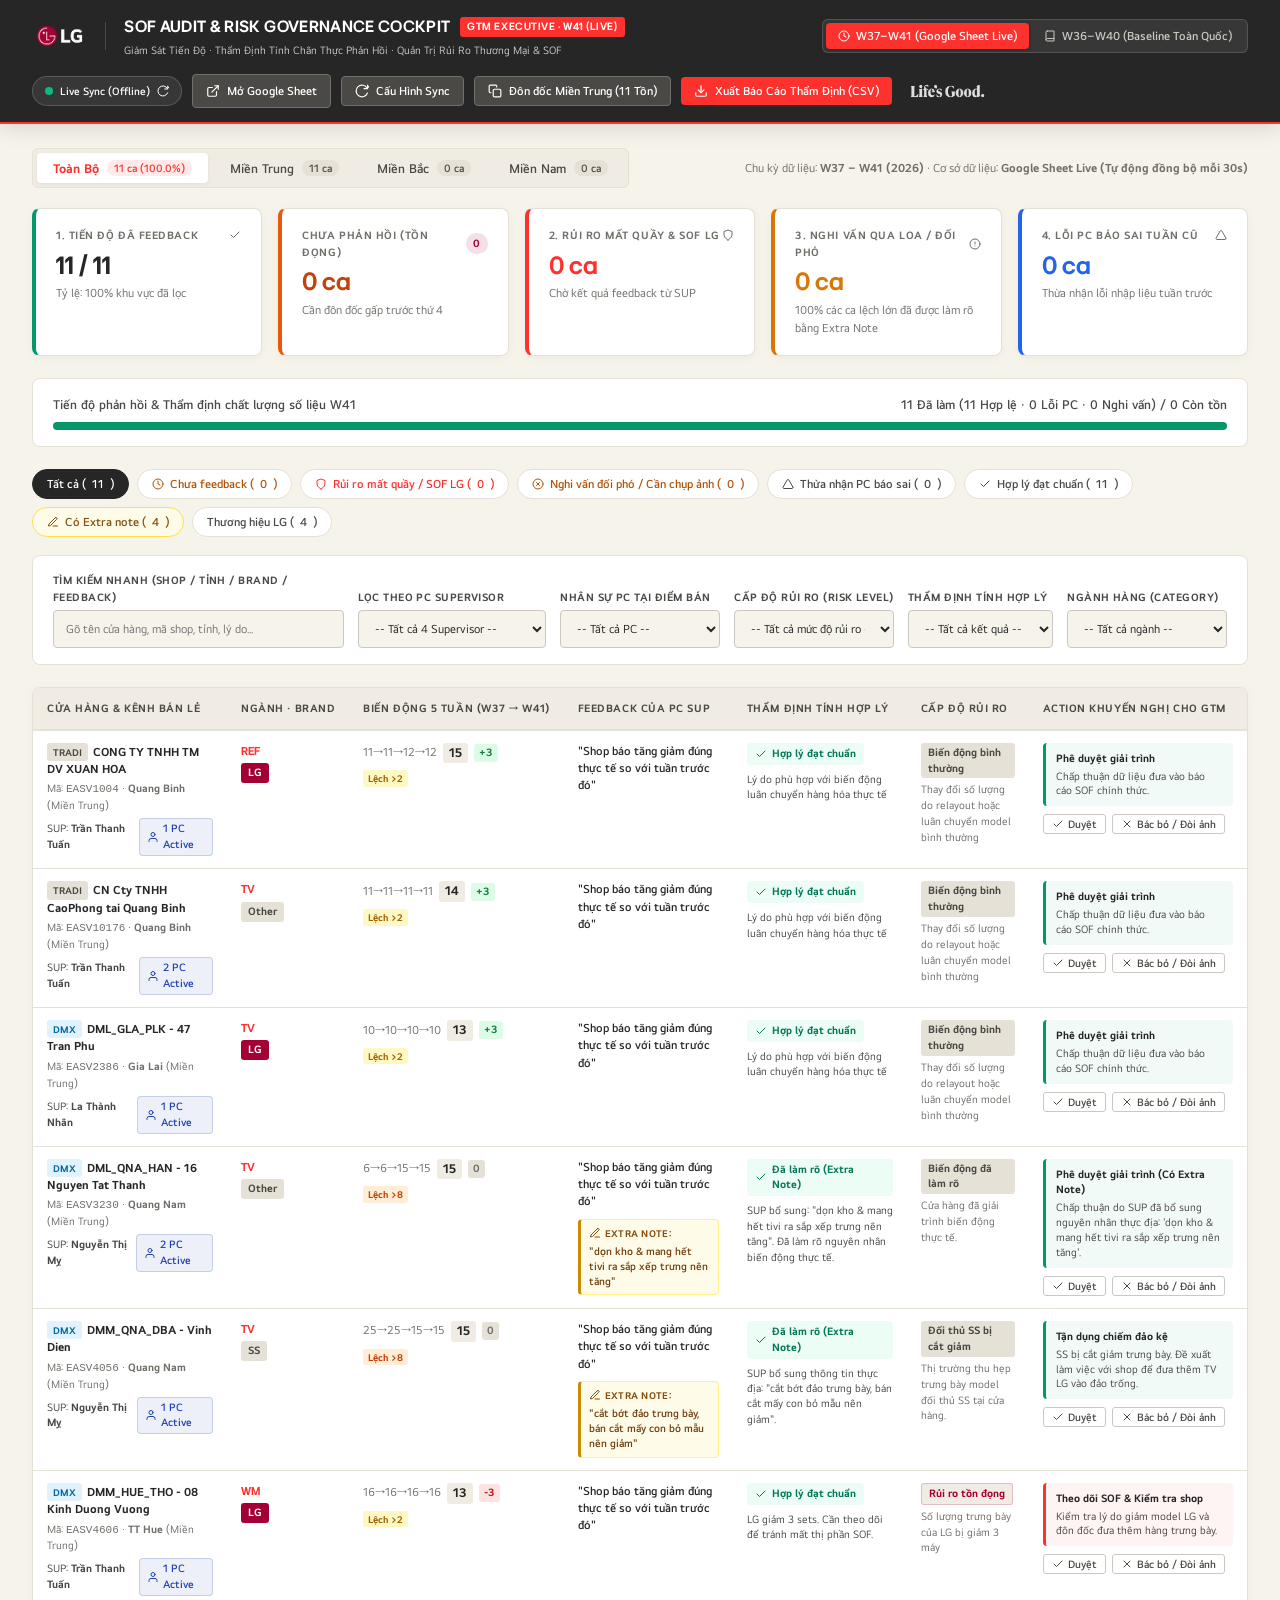
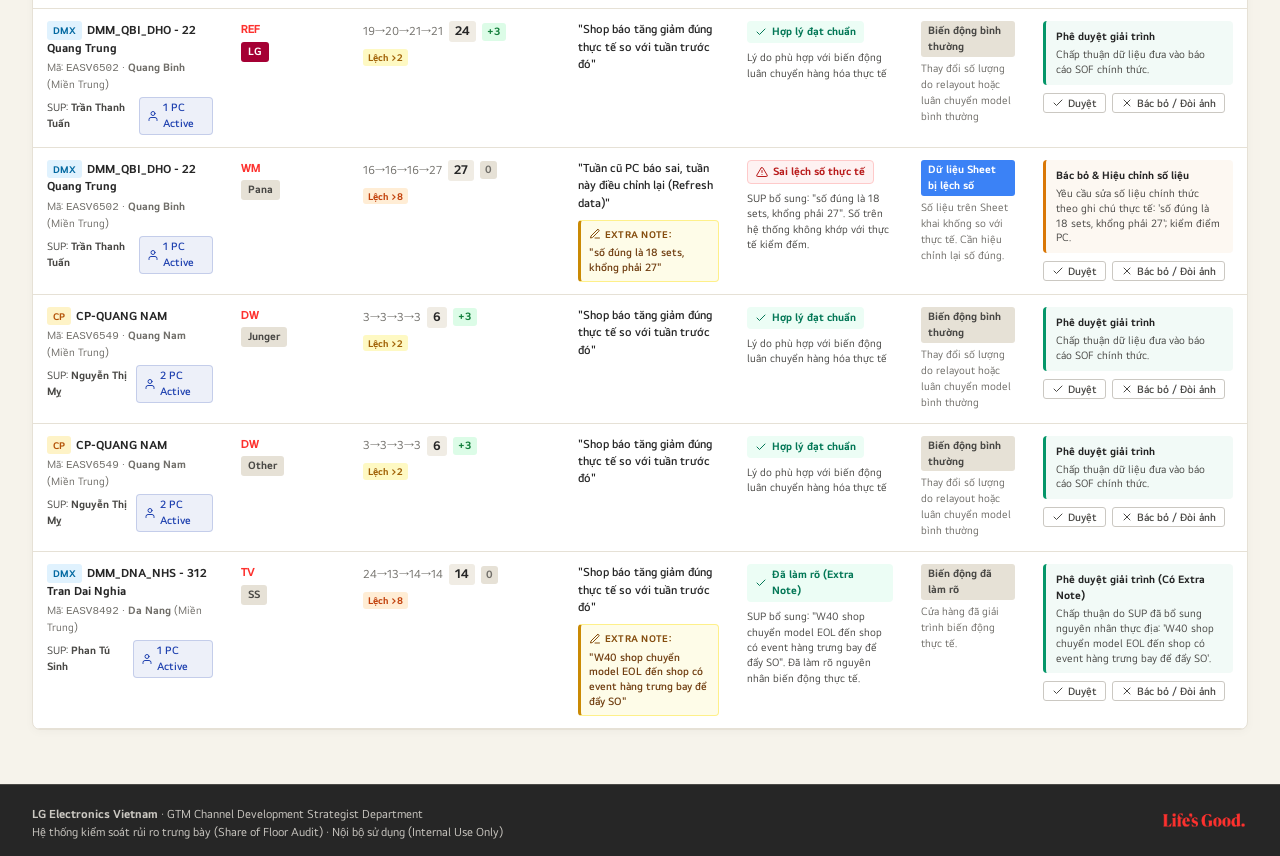
==== index.html @ 9df1f2c1 "feat: initial commit of SOF Audit & Risk Governance Cockpit" ====
<!DOCTYPE html>
<html lang="vi">
<head>
  <meta charset="UTF-8">
  <meta name="viewport" content="width=device-width, initial-scale=1.0">
  <title>LG Electronics · SOF Audit & Risk Governance Cockpit</title>
  <link rel="stylesheet" href="assets/lg-tokens.css">
  <style>
    /* -------------------------------------------------------------
       LG Electronics Brand Identity System (BI V5.2)
       Strict implementation based on .agents/skills/lg-brand/
       ------------------------------------------------------------- */

    *, *::before, *::after {
      box-sizing: border-box;
      margin: 0;
      padding: 0;
    }

    body {
      font-family: "LG EI Text", sans-serif;
      background-color: var(--lg-warm-gray-07);
      color: var(--lg-warm-gray-01);
      line-height: 1.5;
      -webkit-font-smoothing: antialiased;
      min-height: 100vh;
      display: flex;
      flex-direction: column;
    }

    /* SVG Icon Utility */
    .icon {
      display: inline-block;
      width: 14px;
      height: 14px;
      stroke-width: 2;
      stroke: currentColor;
      fill: none;
      stroke-linecap: round;
      stroke-linejoin: round;
      vertical-align: middle;
      flex-shrink: 0;
    }

    .icon-sm { width: 12px; height: 12px; }
    .icon-lg { width: 18px; height: 18px; }

    .spinning {
      animation: spin 0.8s linear infinite;
    }

    @keyframes spin {
      100% { transform: rotate(360deg); }
    }

    /* Top Brand Navigation Bar */
    .brand-navbar {
      background: var(--lg-warm-gray-01);
      color: var(--lg-white);
      padding: 14px 32px;
      display: flex;
      align-items: center;
      justify-content: space-between;
      border-bottom: 2px solid var(--lg-active-red);
      position: sticky;
      top: 0;
      z-index: 100;
      box-shadow: 0 4px 20px rgba(0, 0, 0, 0.12);
      gap: 16px;
      flex-wrap: wrap;
    }

    .brand-logo-area {
      display: flex;
      align-items: center;
      gap: 18px;
    }

    .brand-logo-area img.logo-img {
      height: 30px;
      width: auto;
      object-fit: contain;
    }

    .brand-divider {
      width: 1px;
      height: 28px;
      background: var(--lg-warm-gray-03);
      opacity: 0.5;
    }

    .brand-title-group h1 {
      font-family: "LG EI Headline", sans-serif;
      font-size: 17px;
      font-weight: 700;
      letter-spacing: 0.02em;
      display: flex;
      align-items: center;
      gap: 10px;
      color: var(--lg-white);
    }

    .brand-tag {
      background: var(--lg-active-red);
      color: var(--lg-white);
      font-family: "LG EI Headline", sans-serif;
      font-size: 11px;
      font-weight: 700;
      padding: 2px 7px;
      border-radius: 3px;
      text-transform: uppercase;
      letter-spacing: 0.05em;
    }

    .brand-subtitle {
      font-size: 11px;
      color: var(--lg-warm-gray-04);
      margin-top: 2px;
      font-weight: 400;
    }

    /* Cycle Switcher in Navbar */
    .cycle-switcher {
      display: flex;
      align-items: center;
      background: rgba(255, 255, 255, 0.08);
      border: 1px solid rgba(255, 255, 255, 0.15);
      border-radius: 6px;
      padding: 3px;
      gap: 3px;
    }

    .cycle-btn {
      padding: 6px 12px;
      font-size: 12px;
      font-weight: 600;
      border: none;
      background: transparent;
      color: var(--lg-warm-gray-04);
      border-radius: 4px;
      cursor: pointer;
      display: inline-flex;
      align-items: center;
      gap: 6px;
      transition: all 0.18s;
      font-family: "LG EI Text", sans-serif;
    }

    .cycle-btn:hover {
      color: var(--lg-white);
    }

    .cycle-btn.active {
      background: var(--lg-active-red);
      color: var(--lg-white);
      box-shadow: 0 1px 4px rgba(0, 0, 0, 0.25);
    }

    /* Real-Time Live Sync Badge */
    .live-sync-indicator {
      display: inline-flex;
      align-items: center;
      gap: 7px;
      background: rgba(255, 255, 255, 0.08);
      border: 1px solid rgba(255, 255, 255, 0.18);
      padding: 6px 12px;
      border-radius: 20px;
      font-size: 11px;
      font-weight: 600;
      color: var(--lg-white);
      cursor: pointer;
      transition: all 0.2s ease;
      user-select: none;
    }

    .live-sync-indicator:hover {
      background: rgba(255, 255, 255, 0.16);
      border-color: rgba(255, 255, 255, 0.3);
    }

    .live-pulse {
      width: 8px;
      height: 8px;
      background-color: #10b981;
      border-radius: 50%;
      display: inline-block;
      box-shadow: 0 0 0 0 rgba(16, 185, 129, 0.7);
      animation: pulse-green 2s infinite;
    }

    .live-pulse.syncing {
      background-color: #f59e0b;
      box-shadow: 0 0 0 0 rgba(245, 158, 11, 0.7);
    }

    @keyframes pulse-green {
      0% { transform: scale(0.95); box-shadow: 0 0 0 0 rgba(16, 185, 129, 0.7); }
      70% { transform: scale(1); box-shadow: 0 0 0 6px rgba(16, 185, 129, 0); }
      100% { transform: scale(0.95); box-shadow: 0 0 0 0 rgba(16, 185, 129, 0); }
    }

    .top-actions {
      display: flex;
      align-items: center;
      gap: 10px;
      flex-wrap: wrap;
    }

    .nav-slogan {
      height: 18px;
      width: auto;
      object-fit: contain;
      opacity: 0.85;
      margin-left: 6px;
    }

    .btn {
      display: inline-flex;
      align-items: center;
      gap: 7px;
      padding: 7px 13px;
      font-size: 12px;
      font-weight: 600;
      border-radius: 4px;
      cursor: pointer;
      border: none;
      transition: all 0.18s ease;
      font-family: "LG EI Text", sans-serif;
      white-space: nowrap;
      text-decoration: none;
    }

    .btn-primary {
      background: var(--lg-active-red);
      color: var(--lg-white);
    }

    .btn-primary:hover {
      background: #e02421;
    }

    .btn-secondary {
      background: var(--lg-warm-gray-02);
      color: var(--lg-white);
      border: 1px solid var(--lg-warm-gray-03);
    }

    .btn-secondary:hover {
      background: var(--lg-warm-gray-03);
    }

    .btn-outline {
      background: transparent;
      border: 1px solid var(--lg-warm-gray-04);
      color: var(--lg-warm-gray-01);
    }

    .btn-outline:hover {
      background: var(--lg-warm-gray-06);
    }

    /* Main Content Container */
    .container {
      max-width: 1600px;
      width: 100%;
      margin: 0 auto;
      padding: 24px 32px;
      flex: 1;
    }

    /* Regional Progress & Tabs Bar */
    .region-header-row {
      display: flex;
      justify-content: space-between;
      align-items: center;
      margin-bottom: 20px;
      flex-wrap: wrap;
      gap: 16px;
    }

    .region-tabs {
      display: flex;
      gap: 6px;
      background: var(--lg-warm-gray-06);
      padding: 4px;
      border-radius: 6px;
      border: 1px solid var(--lg-warm-gray-05);
    }

    .region-tab-btn {
      padding: 7px 16px;
      font-size: 13px;
      font-weight: 600;
      border-radius: 4px;
      border: none;
      background: transparent;
      color: var(--lg-warm-gray-02);
      cursor: pointer;
      transition: all 0.18s;
      display: flex;
      align-items: center;
      gap: 8px;
      font-family: "LG EI Text", sans-serif;
    }

    .region-tab-btn:hover {
      color: var(--lg-warm-gray-01);
    }

    .region-tab-btn.active {
      background: var(--lg-white);
      color: var(--lg-active-red);
      box-shadow: 0 1px 4px rgba(0, 0, 0, 0.06);
      font-weight: 700;
    }

    .badge-count {
      padding: 2px 7px;
      border-radius: 10px;
      font-size: 11px;
      background: var(--lg-warm-gray-05);
      color: var(--lg-warm-gray-02);
      font-weight: 600;
    }

    .region-tab-btn.active .badge-count {
      background: rgba(253, 49, 46, 0.1);
      color: var(--lg-active-red);
    }

    .badge-alert {
      background: rgba(165, 0, 52, 0.12);
      color: var(--lg-red);
      font-weight: 700;
    }

    /* 4 Governance Pillar KPI Cards */
    .kpi-grid {
      display: grid;
      grid-template-columns: repeat(auto-fit, minmax(230px, 1fr));
      gap: 16px;
      margin-bottom: 22px;
    }

    .kpi-card {
      background: var(--lg-white);
      border-radius: 8px;
      padding: 18px 20px;
      box-shadow: 0 2px 8px rgba(0, 0, 0, 0.04);
      border: 1px solid var(--lg-warm-gray-05);
      border-left: 4px solid var(--lg-warm-gray-04);
      transition: transform 0.18s, box-shadow 0.18s;
      cursor: pointer;
    }

    .kpi-card:hover {
      transform: translateY(-2px);
      box-shadow: 0 6px 16px rgba(0, 0, 0, 0.08);
    }

    .kpi-card.kpi-progress { border-left-color: #059669; }
    .kpi-card.kpi-pending { border-left-color: #ea580c; }
    .kpi-card.kpi-critical { border-left-color: var(--lg-active-red); }
    .kpi-card.kpi-suspicious { border-left-color: #d97706; }
    .kpi-card.kpi-pc-error { border-left-color: #2563eb; }

    .kpi-label {
      font-size: 11px;
      text-transform: uppercase;
      font-weight: 700;
      color: var(--lg-warm-gray-03);
      letter-spacing: 0.05em;
      display: flex;
      justify-content: space-between;
      align-items: center;
      margin-bottom: 8px;
    }

    .kpi-value {
      font-family: "LG EI Headline", sans-serif;
      font-size: 26px;
      font-weight: 700;
      color: var(--lg-warm-gray-01);
      line-height: 1.1;
      margin-bottom: 4px;
    }

    .kpi-subtext {
      font-size: 12px;
      color: var(--lg-warm-gray-03);
    }

    /* Overall Progress Bar */
    .progress-section {
      background: var(--lg-white);
      border: 1px solid var(--lg-warm-gray-05);
      border-radius: 8px;
      padding: 16px 20px;
      margin-bottom: 22px;
    }

    .progress-header {
      display: flex;
      justify-content: space-between;
      align-items: center;
      font-size: 13px;
      font-weight: 600;
      margin-bottom: 8px;
      color: var(--lg-warm-gray-02);
    }

    .progress-bar-bg {
      height: 8px;
      background: var(--lg-warm-gray-05);
      border-radius: 4px;
      overflow: hidden;
      display: flex;
    }

    .progress-bar-fill-done {
      background: #059669;
      height: 100%;
      transition: width 0.4s ease;
    }

    .progress-bar-fill-suspicious {
      background: #d97706;
      height: 100%;
      transition: width 0.4s ease;
    }

    /* Quick Filter Action Pills */
    .quick-pills-row {
      display: flex;
      gap: 8px;
      margin-bottom: 18px;
      flex-wrap: wrap;
      align-items: center;
    }

    .pill-btn {
      padding: 7px 14px;
      border-radius: 20px;
      font-size: 12px;
      font-weight: 600;
      background: var(--lg-white);
      border: 1px solid var(--lg-warm-gray-05);
      color: var(--lg-warm-gray-02);
      cursor: pointer;
      display: inline-flex;
      align-items: center;
      gap: 6px;
      transition: all 0.16s ease;
      font-family: "LG EI Text", sans-serif;
    }

    .pill-btn:hover {
      border-color: var(--lg-warm-gray-03);
      color: var(--lg-warm-gray-01);
    }

    .pill-btn.active {
      background: var(--lg-warm-gray-01);
      color: var(--lg-white);
      border-color: var(--lg-warm-gray-01);
    }

    .pill-warning { color: #b45309; }
    .pill-danger { color: var(--lg-active-red); }

    /* Filter Controls Section */
    .filter-panel {
      background: var(--lg-white);
      border: 1px solid var(--lg-warm-gray-05);
      border-radius: 8px;
      padding: 16px 20px;
      margin-bottom: 22px;
      display: grid;
      grid-template-columns: 2fr 1.3fr 1.1fr 1.1fr 1fr 1.1fr;
      gap: 14px;
      align-items: end;
    }

    .filter-group {
      display: flex;
      flex-direction: column;
      gap: 5px;
    }

    .filter-label {
      font-size: 11px;
      font-weight: 700;
      color: var(--lg-warm-gray-02);
      text-transform: uppercase;
      letter-spacing: 0.04em;
    }

    .filter-input, .filter-select {
      height: 38px;
      padding: 0 12px;
      border: 1px solid var(--lg-warm-gray-04);
      border-radius: 4px;
      font-size: 12px;
      font-family: "LG EI Text", sans-serif;
      background: var(--lg-warm-gray-07);
      color: var(--lg-warm-gray-01);
      outline: none;
      transition: border-color 0.18s;
      width: 100%;
    }

    .filter-input:focus, .filter-select:focus {
      border-color: var(--lg-active-red);
      background: var(--lg-white);
    }

    /* Sup Focus Banner */
    .sup-focus-banner {
      background: linear-gradient(135deg, var(--lg-warm-gray-01) 0%, #3a3937 100%);
      color: var(--lg-white);
      padding: 16px 22px;
      border-radius: 8px;
      margin-bottom: 20px;
      display: none;
      justify-content: space-between;
      align-items: center;
      border-left: 5px solid var(--lg-active-red);
      gap: 16px;
      flex-wrap: wrap;
    }

    .sup-focus-banner h2 {
      font-family: "LG EI Headline", sans-serif;
      font-size: 16px;
      font-weight: 700;
      display: flex;
      align-items: center;
      gap: 10px;
    }

    .sup-focus-banner p {
      font-size: 12px;
      color: var(--lg-warm-gray-04);
      margin-top: 3px;
    }

    .sup-action-buttons {
      display: flex;
      gap: 10px;
    }

    /* Main Table */
    .table-container {
      background: var(--lg-white);
      border: 1px solid var(--lg-warm-gray-05);
      border-radius: 8px;
      overflow: hidden;
      box-shadow: 0 2px 10px rgba(0, 0, 0, 0.03);
    }

    .action-table {
      width: 100%;
      border-collapse: collapse;
      font-size: 12px;
      text-align: left;
    }

    .action-table thead th {
      background: var(--lg-warm-gray-06);
      color: var(--lg-warm-gray-02);
      font-size: 11px;
      text-transform: uppercase;
      font-weight: 700;
      letter-spacing: 0.05em;
      padding: 12px 14px;
      border-bottom: 2px solid var(--lg-warm-gray-05);
      white-space: nowrap;
    }

    .action-table tbody tr {
      border-bottom: 1px solid var(--lg-warm-gray-05);
      transition: background-color 0.15s;
    }

    .action-table tbody tr:hover {
      background-color: var(--lg-warm-gray-07);
    }

    .action-table td {
      padding: 12px 14px;
      vertical-align: top;
      color: var(--lg-warm-gray-01);
      line-height: 1.45;
    }

    .row-critical {
      background-color: rgba(253, 49, 46, 0.03);
      border-left: 3px solid var(--lg-active-red);
    }

    .row-suspicious {
      background-color: rgba(217, 119, 6, 0.03);
      border-left: 3px solid #d97706;
    }

    /* Badges & Elements */
    .dealer-badge {
      display: inline-block;
      font-size: 10px;
      font-weight: 700;
      padding: 2px 6px;
      border-radius: 3px;
      margin-right: 5px;
      text-transform: uppercase;
      background: var(--lg-warm-gray-05);
      color: var(--lg-warm-gray-02);
    }

    .dealer-dmx { background: #e0f2fe; color: #0369a1; }
    .dealer-cp { background: #fef3c7; color: #b45309; }
    .dealer-mm { background: #fce7f3; color: #be185d; }
    .dealer-vhc { background: #ede9fe; color: #6d28d9; }

    .brand-pill {
      font-size: 11px;
      font-weight: 700;
      padding: 2px 7px;
      border-radius: 3px;
      display: inline-block;
    }

    .brand-lg {
      background: var(--lg-red);
      color: var(--lg-white);
    }

    .brand-competitor {
      background: var(--lg-warm-gray-05);
      color: var(--lg-warm-gray-02);
    }

    .badge-pc {
      display: inline-flex;
      align-items: center;
      gap: 4px;
      font-size: 11px;
      font-weight: 600;
      padding: 2px 7px;
      border-radius: 4px;
    }

    .badge-pc-active {
      background: rgba(30, 64, 175, 0.08);
      color: #1e40af;
      border: 1px solid rgba(30, 64, 175, 0.2);
    }

    .badge-pc-zero {
      background: var(--lg-warm-gray-06);
      color: var(--lg-warm-gray-03);
      border: 1px solid var(--lg-warm-gray-05);
    }

    .trend-numbers {
      font-family: "LG EI Text", monospace;
      font-size: 12px;
      color: var(--lg-warm-gray-02);
      display: flex;
      align-items: center;
      gap: 6px;
      margin-bottom: 4px;
    }

    .trend-history {
      color: var(--lg-warm-gray-03);
    }

    .trend-current {
      font-weight: 700;
      font-size: 13px;
      color: var(--lg-warm-gray-01);
      background: var(--lg-warm-gray-06);
      padding: 1px 6px;
      border-radius: 3px;
    }

    .delta-badge {
      font-size: 11px;
      font-weight: 700;
      padding: 1px 5px;
      border-radius: 3px;
    }

    .delta-drop { background: #fee2e2; color: #b91c1c; }
    .delta-gain { background: #dcfce7; color: #15803d; }
    .delta-neutral { background: var(--lg-warm-gray-05); color: var(--lg-warm-gray-03); }

    .flag-badge {
      display: inline-block;
      font-size: 10px;
      font-weight: 700;
      padding: 1px 5px;
      border-radius: 3px;
      margin-top: 3px;
    }

    .flag-zero { background: #fee2e2; color: #b91c1c; }
    .flag-diff8 { background: #ffedd5; color: #c2410c; }
    .flag-diff2 { background: #fef9c3; color: #a16207; }

    .tag-validity {
      display: inline-flex;
      align-items: center;
      gap: 5px;
      font-size: 11px;
      font-weight: 700;
      padding: 3px 8px;
      border-radius: 4px;
      margin-bottom: 4px;
    }

    .tag-plausible { background: #ecfdf5; color: #047857; }
    .tag-suspicious { background: #fffbeb; color: #b45309; border: 1px solid #fde68a; }
    .tag-pc-error { background: #fef2f2; color: #b91c1c; }
    .tag-pending { background: var(--lg-warm-gray-06); color: var(--lg-warm-gray-03); }

    .tag-risk {
      display: inline-flex;
      align-items: center;
      gap: 4px;
      font-size: 11px;
      font-weight: 700;
      padding: 2px 7px;
      border-radius: 3px;
    }

    .risk-p0 { background: var(--lg-active-red); color: var(--lg-white); }
    .risk-p1-comm { background: #ea580c; color: var(--lg-white); }
    .risk-p1-susp { background: #f59e0b; color: var(--lg-white); }
    .risk-p2-op { background: #3b82f6; color: var(--lg-white); }
    .risk-p3-norm { background: var(--lg-warm-gray-05); color: var(--lg-warm-gray-02); }

    .action-box {
      background: var(--lg-warm-gray-07);
      border-left: 3px solid var(--lg-warm-gray-04);
      padding: 8px 10px;
      border-radius: 4px;
      font-size: 11px;
    }

    .action-box.action-kam { border-left-color: var(--lg-active-red); background: rgba(253, 49, 46, 0.05); }
    .action-box.action-audit { border-left-color: #d97706; background: rgba(217, 119, 6, 0.05); }
    .action-box.action-coach { border-left-color: #2563eb; background: rgba(37, 99, 235, 0.05); }
    .action-box.action-push { border-left-color: #ea580c; background: rgba(234, 88, 12, 0.05); }
    .action-box.action-accept { border-left-color: #059669; background: rgba(5, 150, 105, 0.05); }

    .action-title {
      font-weight: 700;
      margin-bottom: 2px;
      display: flex;
      align-items: center;
      gap: 5px;
    }

    .action-detail {
      color: var(--lg-warm-gray-02);
      line-height: 1.35;
    }

    .decision-buttons {
      display: flex;
      gap: 6px;
      margin-top: 8px;
    }

    .btn-xs {
      padding: 3px 8px;
      font-size: 11px;
      font-weight: 600;
      border-radius: 3px;
      cursor: pointer;
      border: 1px solid var(--lg-warm-gray-04);
      background: var(--lg-white);
      color: var(--lg-warm-gray-02);
      transition: all 0.15s;
      font-family: "LG EI Text", sans-serif;
      display: inline-flex;
      align-items: center;
      gap: 4px;
    }

    .btn-xs:hover {
      background: var(--lg-warm-gray-06);
      color: var(--lg-warm-gray-01);
    }

    .btn-xs.btn-approved {
      background: #ecfdf5;
      color: #047857;
      border-color: #a7f3d0;
    }

    .btn-xs.btn-rejected {
      background: #fff1f2;
      color: #be123c;
      border-color: #fecdd3;
    }

    /* Modal for Google Sheet Sync */
    .modal-overlay {
      position: fixed;
      inset: 0;
      background: rgba(0, 0, 0, 0.5);
      display: none;
      align-items: center;
      justify-content: center;
      z-index: 1000;
      backdrop-filter: blur(2px);
    }

    .modal-box {
      background: var(--lg-white);
      border-radius: 8px;
      max-width: 560px;
      width: 90%;
      padding: 24px;
      box-shadow: 0 10px 30px rgba(0, 0, 0, 0.2);
      border-top: 4px solid var(--lg-active-red);
    }

    .modal-title {
      font-family: "LG EI Headline", sans-serif;
      font-size: 16px;
      font-weight: 700;
      margin-bottom: 12px;
      display: flex;
      align-items: center;
      gap: 8px;
      color: var(--lg-warm-gray-01);
    }

    .modal-body {
      font-size: 13px;
      color: var(--lg-warm-gray-02);
      line-height: 1.5;
      margin-bottom: 20px;
    }

    .modal-code-box {
      background: var(--lg-warm-gray-06);
      border: 1px solid var(--lg-warm-gray-05);
      border-radius: 4px;
      padding: 10px 12px;
      font-family: monospace;
      font-size: 12px;
      margin: 10px 0;
      color: var(--lg-warm-gray-01);
    }

    .modal-actions {
      display: flex;
      justify-content: flex-end;
      gap: 10px;
    }

    /* Footer */
    .brand-footer {
      background: var(--lg-warm-gray-01);
      color: var(--lg-warm-gray-04);
      padding: 20px 32px;
      border-top: 1px solid var(--lg-warm-gray-02);
      display: flex;
      justify-content: space-between;
      align-items: center;
      font-size: 12px;
      margin-top: 30px;
    }

    .footer-slogan img {
      height: 20px;
      width: auto;
      object-fit: contain;
    }

    /* Toast Notification */
    .toast-notification {
      position: fixed;
      bottom: 28px;
      right: 28px;
      background: var(--lg-warm-gray-01);
      color: var(--lg-white);
      padding: 14px 20px;
      border-radius: 6px;
      box-shadow: 0 8px 24px rgba(0, 0, 0, 0.25);
      border-left: 4px solid var(--lg-active-red);
      font-size: 13px;
      display: none;
      z-index: 1000;
      animation: fadeIn 0.25s;
    }

    /* Extra Note Badge Callout (Desktop Table) */
    .extra-note-badge-box {
      margin-top: 8px;
      background: #fefce8;
      border: 1px solid #fef08a;
      border-left: 3px solid #ca8a04;
      border-radius: 4px;
      padding: 6px 8px;
      font-size: 11px;
    }

    .extra-note-tag {
      display: inline-flex;
      align-items: center;
      gap: 4px;
      font-weight: 700;
      text-transform: uppercase;
      color: #854d0e;
      font-size: 10px;
      letter-spacing: 0.03em;
      margin-bottom: 2px;
    }

    .extra-note-text {
      font-weight: 600;
      color: #713f12;
      line-height: 1.35;
      display: block;
    }

    /* -------------------------------------------------------------
       Mobile & Phone Viewport Optimizations (<= 768px)
       ------------------------------------------------------------- */
    .mobile-view-toggle {
      display: none;
    }

    .mobile-cards-list {
      display: none;
    }

    /* Mobile Card Styles */
    .mobile-card {
      background: var(--lg-white);
      border: 1px solid var(--lg-warm-gray-05);
      border-left: 4px solid var(--lg-warm-gray-04);
      border-radius: 8px;
      padding: 14px;
      box-shadow: 0 2px 8px rgba(0, 0, 0, 0.04);
      display: flex;
      flex-direction: column;
      gap: 10px;
      transition: all 0.15s ease;
    }

    .mobile-card.mcard-p0 {
      border-left-color: var(--lg-active-red);
      background: linear-gradient(180deg, rgba(253, 49, 46, 0.02) 0%, #ffffff 100%);
    }

    .mobile-card.mcard-suspicious {
      border-left-color: #d97706;
      background: linear-gradient(180deg, rgba(217, 119, 6, 0.02) 0%, #ffffff 100%);
    }

    .mobile-card.mcard-pc-error {
      border-left-color: #2563eb;
      background: linear-gradient(180deg, rgba(37, 99, 235, 0.02) 0%, #ffffff 100%);
    }

    .mobile-card.mcard-plausible {
      border-left-color: #059669;
    }

    .mcard-header {
      display: flex;
      justify-content: space-between;
      align-items: flex-start;
      gap: 8px;
    }

    .mcard-store-title {
      font-size: 13px;
      font-weight: 700;
      color: var(--lg-warm-gray-01);
      line-height: 1.35;
    }

    .mcard-store-sub {
      font-size: 11px;
      color: var(--lg-warm-gray-03);
      margin-top: 3px;
    }

    .mcard-metrics-row {
      display: flex;
      justify-content: space-between;
      align-items: center;
      background: var(--lg-warm-gray-07);
      padding: 8px 10px;
      border-radius: 6px;
      gap: 8px;
      flex-wrap: wrap;
    }

    .mcard-cat-brand {
      display: flex;
      align-items: center;
      gap: 6px;
    }

    .mcard-cat {
      font-family: "LG EI Headline", sans-serif;
      font-weight: 700;
      font-size: 13px;
      color: var(--lg-active-red);
    }

    .mcard-sup-row {
      font-size: 11px;
      color: var(--lg-warm-gray-02);
      display: flex;
      align-items: center;
      gap: 6px;
    }

    .mcard-feedback-box {
      background: var(--lg-warm-gray-06);
      border-radius: 6px;
      padding: 8px 10px;
      border: 1px solid var(--lg-warm-gray-05);
    }

    .mcard-feedback-label {
      font-size: 10px;
      font-weight: 700;
      text-transform: uppercase;
      color: var(--lg-warm-gray-03);
      margin-bottom: 3px;
      letter-spacing: 0.03em;
    }

    .mcard-feedback-content {
      font-size: 12px;
      font-weight: 600;
      color: var(--lg-warm-gray-01);
      line-height: 1.4;
    }

    .mcard-extra-note-box {
      background: #fefce8;
      border: 1px solid #fef08a;
      border-left: 3px solid #ca8a04;
      border-radius: 6px;
      padding: 8px 10px;
    }

    .mcard-extra-note-label {
      display: inline-flex;
      align-items: center;
      gap: 4px;
      font-size: 10px;
      font-weight: 700;
      text-transform: uppercase;
      color: #854d0e;
      margin-bottom: 3px;
      letter-spacing: 0.03em;
    }

    .mcard-extra-note-content {
      font-size: 12px;
      font-weight: 600;
      color: #713f12;
      line-height: 1.4;
    }

    .mcard-eval-tags {
      display: flex;
      gap: 6px;
      flex-wrap: wrap;
      align-items: center;
    }

    .mcard-eval-desc {
      font-size: 11px;
      color: var(--lg-warm-gray-02);
      line-height: 1.35;
    }

    .mcard-action-box {
      border-radius: 6px;
      padding: 8px 10px;
    }

    .mcard-decision-bar {
      display: flex;
      gap: 8px;
      align-items: center;
      padding-top: 4px;
      border-top: 1px dashed var(--lg-warm-gray-05);
      flex-wrap: wrap;
    }

    .btn-touch {
      flex: 1;
      min-height: 38px;
      padding: 8px 12px;
      font-size: 12px;
      font-weight: 600;
      border-radius: 6px;
      border: 1px solid var(--lg-warm-gray-04);
      background: var(--lg-white);
      color: var(--lg-warm-gray-02);
      cursor: pointer;
      display: inline-flex;
      align-items: center;
      justify-content: center;
      gap: 6px;
      transition: all 0.15s;
      font-family: "LG EI Text", sans-serif;
      touch-action: manipulation;
    }

    .btn-touch:active {
      transform: scale(0.98);
    }

    .btn-touch.btn-approved {
      background: #ecfdf5;
      color: #047857;
      border-color: #a7f3d0;
      font-weight: 700;
    }

    .btn-touch.btn-rejected {
      background: #fff1f2;
      color: #be123c;
      border-color: #fecdd3;
      font-weight: 700;
    }

    @media (max-width: 768px) {
      .brand-navbar {
        padding: 10px 12px;
        gap: 10px;
        flex-direction: column;
        align-items: stretch;
      }

      .brand-logo-area {
        justify-content: space-between;
        width: 100%;
        gap: 8px;
      }

      .brand-logo-area img.logo-img {
        height: 24px;
      }

      .brand-divider {
        height: 20px;
        margin: 0 2px;
      }

      .brand-title-group h1 {
        font-size: 12px;
        gap: 6px;
        flex-wrap: wrap;
      }

      .brand-tag {
        font-size: 9px;
        padding: 1px 5px;
      }

      .brand-subtitle {
        display: none;
      }

      .cycle-switcher {
        width: 100%;
        justify-content: center;
      }

      .cycle-btn {
        flex: 1;
        justify-content: center;
        padding: 7px 6px;
        font-size: 11px;
      }

      .top-actions {
        width: 100%;
        display: flex;
        overflow-x: auto;
        flex-wrap: nowrap;
        -webkit-overflow-scrolling: touch;
        scrollbar-width: none;
        gap: 6px;
        padding-bottom: 2px;
      }

      .top-actions::-webkit-scrollbar {
        display: none;
      }

      .top-actions .btn,
      .top-actions .live-sync-indicator {
        flex-shrink: 0;
        padding: 6px 10px;
        font-size: 11px;
      }

      .nav-slogan {
        display: none;
      }

      .container {
        padding: 12px 10px;
      }

      .region-header-row {
        flex-direction: column;
        align-items: stretch;
        gap: 8px;
        margin-bottom: 12px;
      }

      .region-tabs {
        overflow-x: auto;
        flex-wrap: nowrap;
        -webkit-overflow-scrolling: touch;
        scrollbar-width: none;
        padding: 3px;
        width: 100%;
      }

      .region-tabs::-webkit-scrollbar {
        display: none;
      }

      .region-tab-btn {
        flex-shrink: 0;
        white-space: nowrap;
        padding: 6px 12px;
        font-size: 12px;
      }

      #cycleMetaInfo {
        font-size: 11px;
        line-height: 1.4;
      }

      .kpi-grid {
        grid-template-columns: 1fr 1fr;
        gap: 8px;
        margin-bottom: 12px;
      }

      .kpi-card {
        padding: 12px 12px;
      }

      .kpi-card.kpi-progress {
        grid-column: span 2;
      }

      .kpi-label {
        font-size: 10px;
        margin-bottom: 4px;
      }

      .kpi-value {
        font-size: 20px;
        margin-bottom: 2px;
      }

      .kpi-subtext {
        font-size: 10px;
        line-height: 1.3;
      }

      .progress-section {
        padding: 12px 12px;
        margin-bottom: 12px;
      }

      .progress-header {
        flex-direction: column;
        align-items: flex-start;
        gap: 4px;
        font-size: 12px;
      }

      #progressBarLabel {
        font-size: 11px;
      }

      .quick-pills-row {
        overflow-x: auto;
        flex-wrap: nowrap;
        -webkit-overflow-scrolling: touch;
        scrollbar-width: none;
        gap: 6px;
        padding-bottom: 6px;
        margin-bottom: 12px;
      }

      .quick-pills-row::-webkit-scrollbar {
        display: none;
      }

      .pill-btn {
        flex-shrink: 0;
        white-space: nowrap;
        padding: 6px 11px;
        font-size: 11px;
      }

      .filter-panel {
        grid-template-columns: 1fr 1fr;
        gap: 8px;
        padding: 12px 12px;
        margin-bottom: 14px;
      }

      .filter-panel .filter-group:nth-child(1),
      .filter-panel .filter-group:nth-child(2) {
        grid-column: span 2;
      }

      .filter-label {
        font-size: 10px;
      }

      .filter-input, .filter-select {
        height: 38px;
        font-size: 12px;
      }

      .sup-focus-banner {
        padding: 12px 14px;
        flex-direction: column;
        align-items: flex-start;
        gap: 10px;
      }

      .sup-action-buttons {
        width: 100%;
        flex-direction: column;
      }

      .sup-action-buttons .btn {
        width: 100%;
        justify-content: center;
      }

      .mobile-view-toggle {
        display: flex;
        align-items: center;
        justify-content: space-between;
        background: var(--lg-warm-gray-06);
        padding: 6px 10px;
        border-radius: 6px;
        margin-bottom: 10px;
        font-size: 11px;
        font-weight: 600;
        color: var(--lg-warm-gray-02);
      }

      .mobile-toggle-btn {
        padding: 5px 10px;
        font-size: 11px;
        font-weight: 600;
        border-radius: 4px;
        border: none;
        background: transparent;
        color: var(--lg-warm-gray-02);
        cursor: pointer;
        display: inline-flex;
        align-items: center;
        gap: 5px;
        transition: all 0.15s;
        font-family: "LG EI Text", sans-serif;
      }

      .mobile-toggle-btn.active {
        background: var(--lg-white);
        color: var(--lg-active-red);
        box-shadow: 0 1px 3px rgba(0, 0, 0, 0.08);
      }

      .table-container.mobile-card-mode {
        background: transparent;
        border: none;
        box-shadow: none;
        overflow: visible;
      }

      .table-container.mobile-card-mode .action-table {
        display: none;
      }

      .table-container.mobile-card-mode .mobile-cards-list {
        display: flex;
        flex-direction: column;
        gap: 12px;
      }

      .table-container.mobile-table-mode {
        background: var(--lg-white);
        border: 1px solid var(--lg-warm-gray-05);
        border-radius: 8px;
        overflow-x: auto;
        -webkit-overflow-scrolling: touch;
        box-shadow: 0 2px 10px rgba(0, 0, 0, 0.03);
      }

      .table-container.mobile-table-mode .action-table {
        display: table;
        min-width: 960px;
      }

      .table-container.mobile-table-mode .mobile-cards-list {
        display: none;
      }

      .brand-footer {
        flex-direction: column;
        text-align: center;
        gap: 12px;
        padding: 18px 12px;
      }

      .brand-footer .footer-left {
        font-size: 11px;
        line-height: 1.4;
      }

      .footer-slogan img {
        height: 18px;
      }

      .modal-box {
        width: 94%;
        padding: 18px 16px;
      }

      .toast-notification {
        right: 16px;
        left: 16px;
        bottom: 16px;
        font-size: 12px;
        padding: 12px 14px;
        text-align: center;
      }
    }
  </style>
</head>
<body>

  <!-- LG Brand Header Navigation -->
  <header class="brand-navbar">
    <div class="brand-logo-area">
      <img src="assets/logo/LGE_Logo_HeritageRed_White_RGB.png" alt="LG Logo" class="logo-img">
      <div class="brand-divider"></div>
      <div class="brand-title-group">
        <h1>
          SOF AUDIT & RISK GOVERNANCE COCKPIT
          <span class="brand-tag" id="cycleBadge">GTM EXECUTIVE · W41 (LIVE)</span>
        </h1>
        <div class="brand-subtitle">
          Giám Sát Tiến Độ · Thẩm Định Tính Chân Thực Phản Hồi · Quản Trị Rủi Ro Thương Mại & SOF
        </div>
      </div>
    </div>

    <!-- Cycle Switcher (W41 Live vs W40 Baseline) -->
    <div class="cycle-switcher">
      <button class="cycle-btn active" id="btnCycleW41" onclick="switchCycle('W41')">
        <svg class="icon icon-sm" viewBox="0 0 24 24"><circle cx="12" cy="12" r="10"/><polyline points="12 6 12 12 16 14"/></svg>
        W37–W41 (Google Sheet Live)
      </button>
      <button class="cycle-btn" id="btnCycleW40" onclick="switchCycle('W40')">
        <svg class="icon icon-sm" viewBox="0 0 24 24"><path d="M4 19.5A2.5 2.5 0 0 1 6.5 17H20"/><path d="M6.5 2H20v20H6.5A2.5 2.5 0 0 1 4 19.5v-15A2.5 2.5 0 0 1 6.5 2z"/></svg>
        W36–W40 (Baseline Toàn Quốc)
      </button>
    </div>

    <!-- Executive Action Bar with Real-Time Live Sync -->
    <div class="top-actions">
      <!-- Live Sync Real-time Pill -->
      <div class="live-sync-indicator" id="liveSyncBadge" onclick="fetchGoogleSheetLive(false)" title="Click để đồng bộ ngay lập tức">
        <span class="live-pulse" id="livePulseDot"></span>
        <span id="liveSyncText">Live Sync: Bật</span>
        <svg class="icon icon-sm" id="liveSyncIcon" viewBox="0 0 24 24"><path d="M21.5 2v6h-6M21.34 15.57a10 10 0 1 1-.57-8.38l5.67-5.67"/></svg>
      </div>

      <a href="https://docs.google.com/spreadsheets/d/1mpArbb5ShJqtWfgC8yB7pVv70tcTXK7XYKnxGWSGaws/edit?usp=sharing" target="_blank" class="btn btn-secondary">
        <svg class="icon" viewBox="0 0 24 24"><path d="M18 13v6a2 2 0 0 1-2 2H5a2 2 0 0 1-2-2V8a2 2 0 0 1 2-2h6"/><polyline points="15 3 21 3 21 9"/><line x1="10" y1="14" x2="21" y2="3"/></svg>
        Mở Google Sheet
      </a>
      <button class="btn btn-secondary" onclick="openSyncModal()">
        <svg class="icon" viewBox="0 0 24 24"><path d="M21.5 2v6h-6M21.34 15.57a10 10 0 1 1-.57-8.38l5.67-5.67"/></svg>
        Cấu Hình Sync
      </button>
      <button class="btn btn-secondary" id="btnUrgentPush" onclick="copyRegionalUrgentSummary()">
        <svg class="icon" viewBox="0 0 24 24"><rect x="9" y="9" width="13" height="13" rx="2" ry="2"/><path d="M5 15H4a2 2 0 0 1-2-2V4a2 2 0 0 1 2-2h9a2 2 0 0 1 2 2v1"/></svg>
        <span id="btnUrgentPushText">Đôn đốc Miền Trung (11 Tồn)</span>
      </button>
      <button class="btn btn-primary" onclick="exportAuditReportCSV()">
        <svg class="icon" viewBox="0 0 24 24"><path d="M21 15v4a2 2 0 0 1-2 2H5a2 2 0 0 1-2-2v-4"/><polyline points="7 10 12 15 17 10"/><line x1="12" y1="15" x2="12" y2="3"/></svg>
        Xuất Báo Cáo Thẩm Định (CSV)
      </button>
      <img src="assets/slogan/LGE_Electronics_Slogan_Horizontal_Mono_White_RGB.png" alt="Life's Good" class="nav-slogan">
    </div>
  </header>

  <main class="container">

    <!-- Regional Breakdown Selector -->
    <section class="region-header-row">
      <div class="region-tabs" id="regionTabs">
        <button class="region-tab-btn active" onclick="setRegionFilter('ALL')">
          Toàn Bộ <span class="badge-count" id="badgeAll">11 ca</span>
        </button>
        <button class="region-tab-btn" onclick="setRegionFilter('Middle')">
          Miền Trung <span class="badge-count" id="badgeMiddle">11 ca</span>
        </button>
        <button class="region-tab-btn" onclick="setRegionFilter('North')">
          Miền Bắc <span class="badge-count" id="badgeNorth">0 ca</span>
        </button>
        <button class="region-tab-btn" onclick="setRegionFilter('South')">
          Miền Nam <span class="badge-count" id="badgeSouth">0 ca</span>
        </button>
      </div>

      <div style="font-size: 12px; color: var(--lg-warm-gray-03);" id="cycleMetaInfo">
        Chu kỳ dữ liệu: <strong>W37 – W41 (2026)</strong> · Cơ sở dữ liệu: <strong>Google Sheet Live (Tự động đồng bộ mỗi 30s)</strong>
      </div>
    </section>

    <!-- 4 Governance Pillar KPI Cards -->
    <section class="kpi-grid">
      <div class="kpi-card kpi-progress" onclick="setQuickPill('ALL')">
        <div class="kpi-label">
          <span>1. Tiến Độ Đã Feedback</span>
          <svg class="icon icon-sm" viewBox="0 0 24 24"><polyline points="20 6 9 17 4 12"/></svg>
        </div>
        <div class="kpi-value" id="kpiDoneCount">0 / 11</div>
        <div class="kpi-subtext" id="kpiDonePercent">Tỷ lệ: 0% khu vực đã lọc</div>
      </div>

      <div class="kpi-card kpi-pending" onclick="setQuickPill('PENDING')">
        <div class="kpi-label">
          <span>Chưa Phản Hồi (Tồn Đọng)</span>
          <span class="badge-count badge-alert" id="kpiPendingBadge">11</span>
        </div>
        <div class="kpi-value" style="color: #c2410c;" id="kpiPendingCount">11 ca</div>
        <div class="kpi-subtext">Cần đôn đốc gấp trước thứ 4</div>
      </div>

      <div class="kpi-card kpi-critical" onclick="setQuickPill('COMMERCIAL_RISK')">
        <div class="kpi-label">
          <span>2. Rủi Ro Mất Quầy & SOF LG</span>
          <svg class="icon icon-sm" viewBox="0 0 24 24"><path d="M12 22s8-4 8-10V5l-8-3-8 3v7c0 6 8 10 8 10z"/></svg>
        </div>
        <div class="kpi-value" style="color: var(--lg-active-red);" id="kpiRiskP0">0 ca</div>
        <div class="kpi-subtext" id="kpiRiskSubtext">Chờ kết quả feedback từ SUP</div>
      </div>

      <div class="kpi-card kpi-suspicious" onclick="setQuickPill('SUSPICIOUS')">
        <div class="kpi-label">
          <span>3. Nghi Vấn Qua Loa / Đối Phó</span>
          <svg class="icon icon-sm" viewBox="0 0 24 24"><circle cx="12" cy="12" r="10"/><line x1="12" y1="8" x2="12" y2="12"/><line x1="12" y1="16" x2="12.01" y2="16"/></svg>
        </div>
        <div class="kpi-value" style="color: #d97706;" id="kpiSuspicious">0 ca</div>
        <div class="kpi-subtext" id="kpiSuspiciousSubtext">Về 0 hoặc lệch >8 nhưng giải trình chung chung</div>
      </div>

      <div class="kpi-card kpi-pc-error" onclick="setQuickPill('PC_ERROR')">
        <div class="kpi-label">
          <span>4. Lỗi PC Báo Sai Tuần Cũ</span>
          <svg class="icon icon-sm" viewBox="0 0 24 24"><path d="m21.73 18-8-14a2 2 0 0 0-3.48 0l-8 14A2 2 0 0 0 4 21h16a2 2 0 0 0 1.73-3Z"/></svg>
        </div>
        <div class="kpi-value" style="color: #2563eb;" id="kpiPCError">0 ca</div>
        <div class="kpi-subtext">Thừa nhận lỗi nhập liệu tuần trước</div>
      </div>
    </section>

    <!-- Overall Progress Bar -->
    <section class="progress-section">
      <div class="progress-header">
        <span id="progressBarTitle">Tiến độ phản hồi & Thẩm định chất lượng số liệu W41</span>
        <span id="progressBarLabel">0 Đã làm / 11 Còn tồn</span>
      </div>
      <div class="progress-bar-bg">
        <div class="progress-bar-fill-done" id="barDone" style="width: 0%;"></div>
        <div class="progress-bar-fill-suspicious" id="barSuspicious" style="width: 0%;"></div>
      </div>
    </section>

    <!-- Quick Filter Action Pills -->
    <section class="quick-pills-row">
      <button class="pill-btn active" onclick="setQuickPill('ALL')">
        Tất cả (<span id="pillAll">11</span>)
      </button>
      <button class="pill-btn pill-warning" onclick="setQuickPill('PENDING')">
        <svg class="icon icon-sm" viewBox="0 0 24 24"><circle cx="12" cy="12" r="10"/><polyline points="12 6 12 12 16 14"/></svg>
        Chưa feedback (<span id="pillPending">11</span>)
      </button>
      <button class="pill-btn pill-danger" onclick="setQuickPill('COMMERCIAL_RISK')">
        <svg class="icon icon-sm" viewBox="0 0 24 24"><path d="M12 22s8-4 8-10V5l-8-3-8 3v7c0 6 8 10 8 10z"/></svg>
        Rủi ro mất quầy / SOF LG (<span id="pillRiskP0">0</span>)
      </button>
      <button class="pill-btn pill-warning" onclick="setQuickPill('SUSPICIOUS')">
        <svg class="icon icon-sm" viewBox="0 0 24 24"><circle cx="12" cy="12" r="10"/><line x1="15" y1="9" x2="9" y2="15"/><line x1="9" y1="9" x2="15" y2="15"/></svg>
        Nghi vấn đối phó / Cần chụp ảnh (<span id="pillSuspicious">0</span>)
      </button>
      <button class="pill-btn" onclick="setQuickPill('PC_ERROR')">
        <svg class="icon icon-sm" viewBox="0 0 24 24"><path d="m21.73 18-8-14a2 2 0 0 0-3.48 0l-8 14A2 2 0 0 0 4 21h16a2 2 0 0 0 1.73-3Z"/></svg>
        Thừa nhận PC báo sai (<span id="pillPCError">0</span>)
      </button>
      <button class="pill-btn" onclick="setQuickPill('PLAUSIBLE')">
        <svg class="icon icon-sm" viewBox="0 0 24 24"><polyline points="20 6 9 17 4 12"/></svg>
        Hợp lý đạt chuẩn (<span id="pillPlausible">0</span>)
      </button>
      <button class="pill-btn" onclick="setQuickPill('HAS_EXTRA_NOTE')" style="border-color: #fde047; color: #854d0e; background: #fefce8;">
        <svg class="icon icon-sm" viewBox="0 0 24 24"><path d="M12 20h9"/><path d="M16.5 3.5a2.121 2.121 0 0 1 3 3L7 19l-4 1 1-4L16.5 3.5z"/></svg>
        Có Extra note (<span id="pillExtraNote">0</span>)
      </button>
      <button class="pill-btn" onclick="setQuickPill('LG_ONLY')">
        Thương hiệu LG (<span id="pillLG">5</span>)
      </button>
    </section>

    <!-- Supervisor Dedicated Focus Banner -->
    <section class="sup-focus-banner" id="supFocusBanner">
      <div>
        <h2>
          <span>PC Supervisor: <span id="currentSupName">Trần Thanh Tuấn</span></span>
          <span class="badge-count" style="background: rgba(255,255,255,0.15); color: #fff;" id="supRegionBadge">Miền Trung</span>
        </h2>
        <p>
          Tổng phụ trách: <strong id="supTotalCases">5 ca</strong> · 
          Đã feedback: <strong id="supDoneCases" style="color: #6ee7b7;">0 ca (0%)</strong> · 
          Còn tồn: <strong id="supPendingCases" style="color: #fca5a5;">5 ca</strong> · 
          Nghi vấn: <strong id="supSuspCases" style="color: #fde68a;">0 ca</strong>
        </p>
      </div>
      <div class="sup-action-buttons">
        <button class="btn btn-primary" onclick="copySupDirectPush()">
          <svg class="icon" viewBox="0 0 24 24"><rect x="9" y="9" width="13" height="13" rx="2" ry="2"/><path d="M5 15H4a2 2 0 0 1-2-2V4a2 2 0 0 1 2-2h9a2 2 0 0 1 2 2v1"/></svg>
          Copy nội dung đôn đốc gửi SUP này
        </button>
        <button class="btn btn-secondary" onclick="clearSupFilter()">
          Xem toàn bộ SUP
        </button>
      </div>
    </section>

    <!-- Filters Panel with PC Active Added -->
    <section class="filter-panel">
      <div class="filter-group">
        <label class="filter-label">Tìm kiếm nhanh (Shop / Tỉnh / Brand / Feedback)</label>
        <input type="text" id="searchInput" class="filter-input" placeholder="Gõ tên cửa hàng, mã shop, tỉnh, lý do..." oninput="applyFilters()">
      </div>

      <div class="filter-group">
        <label class="filter-label">Lọc theo PC Supervisor</label>
        <select id="supSelect" class="filter-select" onchange="onSupSelectChange()">
          <option value="ALL">-- Tất cả Supervisor --</option>
        </select>
      </div>

      <div class="filter-group">
        <label class="filter-label">Nhân sự PC tại điểm bán</label>
        <select id="pcActiveSelect" class="filter-select" onchange="applyFilters()">
          <option value="ALL">-- Tất cả PC --</option>
          <option value="HAS_PC">Có PC (>= 1 PC)</option>
          <option value="NO_PC">Không có PC (0 PC)</option>
        </select>
      </div>

      <div class="filter-group">
        <label class="filter-label">Cấp độ rủi ro (Risk Level)</label>
        <select id="riskSelect" class="filter-select" onchange="applyFilters()">
          <option value="ALL">-- Tất cả mức độ rủi ro --</option>
          <option value="P0_CRITICAL">P0: Rủi ro Mất SOF LG</option>
          <option value="P1_COMMERCIAL">P1: Cắt giảm quầy kệ</option>
          <option value="P1_SUSPICIOUS">P1: Nghi vấn gian lận/Qua loa</option>
          <option value="P2_OPERATIONAL">P2: Lỗi nhân sự PC báo sai</option>
          <option value="P3_NORMAL">P3: Biến động bình thường</option>
          <option value="HIGH">Rủi ro tồn đọng chưa feedback</option>
        </select>
      </div>

      <div class="filter-group">
        <label class="filter-label">Thẩm định tính hợp lý</label>
        <select id="sanitySelect" class="filter-select" onchange="applyFilters()">
          <option value="ALL">-- Tất cả kết quả --</option>
          <option value="PLAUSIBLE">Hợp lý</option>
          <option value="SUSPICIOUS">Nghi vấn đối phó</option>
          <option value="PC_ERROR">Thừa nhận PC báo sai</option>
          <option value="PENDING">Chưa phản hồi</option>
        </select>
      </div>

      <div class="filter-group">
        <label class="filter-label">Ngành hàng (Category)</label>
        <select id="catSelect" class="filter-select" onchange="applyFilters()">
          <option value="ALL">-- Tất cả ngành --</option>
          <option value="WM">WM - Máy giặt</option>
          <option value="REF">REF - Tủ lạnh</option>
          <option value="RAC">RAC - Điều hòa</option>
          <option value="TV">TV - Tivi</option>
          <option value="AP">AP - Lọc không khí</option>
          <option value="MWO">MWO - Lò vi sóng</option>
          <option value="DW">DW - Máy rửa bát</option>
          <option value="VC">VC - Máy hút bụi</option>
          <option value="DEHUM">DEHUM - Máy hút ẩm</option>
          <option value="AV">AV - Âm thanh</option>
        </select>
      </div>
    </section>

    <!-- Mobile View Switcher (Only visible on Phone / Tablet <= 768px) -->
    <div class="mobile-view-toggle" id="mobileViewToggle">
      <span>Chế độ xem trên điện thoại:</span>
      <div style="display: flex; gap: 4px;">
        <button class="mobile-toggle-btn active" id="btnViewCard" onclick="setMobileViewMode('CARD')">
          <svg class="icon icon-sm" viewBox="0 0 24 24"><rect x="3" y="3" width="7" height="7"/><rect x="14" y="3" width="7" height="7"/><rect x="14" y="14" width="7" height="7"/><rect x="3" y="14" width="7" height="7"/></svg>
          Dạng Thẻ
        </button>
        <button class="mobile-toggle-btn" id="btnViewTable" onclick="setMobileViewMode('TABLE')">
          <svg class="icon icon-sm" viewBox="0 0 24 24"><line x1="3" y1="6" x2="21" y2="6"/><line x1="3" y1="12" x2="21" y2="12"/><line x1="3" y1="18" x2="21" y2="18"/></svg>
          Bảng Cuộn
        </button>
      </div>
    </div>

    <!-- Main Audit Action Table & Mobile Cards -->
    <section class="table-container mobile-card-mode" id="tableContainer">
      <!-- Mobile Cards List -->
      <div class="mobile-cards-list" id="mobileCardsList">
        <!-- Dynamically populated via JS -->
      </div>

      <!-- Desktop & Scrollable Table -->
      <table class="action-table" id="actionTable">
        <thead>
          <tr>
            <th style="width: 270px;">Cửa Hàng & Kênh Bán Lẻ</th>
            <th style="width: 100px;">Ngành · Brand</th>
            <th style="width: 170px;" id="colHeaderTrend">Biến Động 5 Tuần (W37 → W41)</th>
            <th style="width: 220px;">Feedback Của PC SUP</th>
            <th style="width: 200px;">Thẩm Định Tính Hợp Lý</th>
            <th style="width: 160px;">Cấp Độ Rủi Ro</th>
            <th style="width: 260px;">Action Khuyến Nghị Cho GTM</th>
          </tr>
        </thead>
        <tbody id="tableBody">
          <!-- Dynamically populated via JS -->
        </tbody>
      </table>
    </section>

  </main>

  <!-- Google Sheet Sync Modal -->
  <div class="modal-overlay" id="syncModal">
    <div class="modal-box">
      <div class="modal-title">
        <svg class="icon icon-lg" viewBox="0 0 24 24"><path d="M21.5 2v6h-6M21.34 15.57a10 10 0 1 1-.57-8.38l5.67-5.67"/></svg>
        Đồng Bộ Dữ Liệu Thời Gian Thực (Real-Time Live Sync)
      </div>
      <div class="modal-body">
        <p>Hệ thống tự động liên kết với Google Sheet điều hành của bạn:</p>
        <p style="margin-top: 6px;"><a href="https://docs.google.com/spreadsheets/d/1mpArbb5ShJqtWfgC8yB7pVv70tcTXK7XYKnxGWSGaws/edit?usp=sharing" target="_blank" style="color: var(--lg-active-red); font-weight: 600;">https://docs.google.com/spreadsheets/d/1mpArbb5ShJqtWfgC8yB7pVv70tcTXK7XYKnxGWSGaws/edit</a></p>
        
        <p style="margin-top: 14px;"><strong>Cơ chế tự động Real-time:</strong></p>
        <ul style="margin-left: 20px; font-size: 12px; color: var(--lg-warm-gray-02); line-height: 1.6; margin-top: 6px;">
          <li><strong>Tự động kiểm tra:</strong> Cockpit tự động quét Google Sheet mỗi 30 giây trong nền.</li>
          <li><strong>Chuyển tab thông minh:</strong> Khi bạn vừa sửa trên Google Sheet và bấm quay lại tab Cockpit, hệ thống tự động cập nhật ngay lập tức.</li>
          <li><strong>Bấm thủ công:</strong> Bấm vào nút "Live Sync" ở góc trên bên phải để ép làm mới tức thì bất kỳ lúc nào.</li>
        </ul>

        <div class="modal-code-box" style="margin-top: 14px;">
          Lệnh terminal (nếu cần backup file offline):<br>
          python3 scripts/sync_sheets.py
        </div>
      </div>
      <div class="modal-actions">
        <button class="btn btn-secondary" onclick="closeSyncModal()">Đóng</button>
        <button class="btn btn-primary" onclick="closeSyncModal(); fetchGoogleSheetLive(false);">
          <svg class="icon icon-sm" viewBox="0 0 24 24"><polyline points="23 4 23 10 17 10"/><polyline points="1 20 1 14 7 14"/><path d="M3.51 9a9 9 0 0 1 14.85-3.36L23 10M1 14l4.64 4.36A9 9 0 0 0 20.49 15"/></svg>
          Đồng Bộ Ngay Bây Giờ
        </button>
      </div>
    </div>
  </div>

  <!-- Official Footer with Life's Good Slogan Sign-off -->
  <footer class="brand-footer">
    <div class="footer-left">
      <strong>LG Electronics Vietnam</strong> · GTM Channel Development Strategist Department<br>
      Hệ thống kiểm soát rủi ro trưng bày (Share of Floor Audit) · Nội bộ sử dụng (Internal Use Only)
    </div>
    <div class="footer-slogan">
      <img src="assets/slogan/LGE_Electronics_Slogan_Horizontal_Mono_ActiveRed_RGB.png" alt="Life's Good">
    </div>
  </footer>

  <!-- Notification Toast -->
  <div class="toast-notification" id="toast">Thông báo</div>

  <!-- Embedded Datasets -->
  <script src="assets/w40_audit_cockpit.js"></script>
  <script src="assets/w41_audit_cockpit.js"></script>

  <script>
    // Configuration & State
    const GOOGLE_SHEET_ID = "1mpArbb5ShJqtWfgC8yB7pVv70tcTXK7XYKnxGWSGaws";
    const SHEET_GID = "1357809752";
    const CSV_ENDPOINT = `https://docs.google.com/spreadsheets/d/${GOOGLE_SHEET_ID}/export?format=csv&gid=${SHEET_GID}`;
    const GVIZ_ENDPOINT = `https://docs.google.com/spreadsheets/d/${GOOGLE_SHEET_ID}/gviz/tq?tqx=out:json&sheet=Check%20theo%20CAT,%20theo%20Brand`;
    
    let currentCycleKey = 'W41'; // Default: W41 (Live Google Sheet)
    let datasetW41 = window.SOF_AUDIT_DATA_W41 || { records: [], weeks: ['W37', 'W38', 'W39', 'W40', 'W41'] };
    let datasetW40 = window.SOF_AUDIT_DATA || { records: [], weeks: ['W36', 'W37', 'W38', 'W39', 'W40'] };
    
    let activeDataset = datasetW41;
    let allRecords = activeDataset.records || [];
    let currentRegion = 'ALL';
    let currentQuickPill = 'ALL';
    let selectedSup = 'ALL';
    let gtmDecisionStore = {};
    let isFetchingLive = false;
    let autoSyncTimer = null;

    // Master Store Info Cache
    const storeMasterCache = {};
    function initStoreCache() {
      (datasetW40.records || []).forEach(r => {
        storeMasterCache[r.store_code] = {
          store_name: r.store_name,
          dealer: r.dealer,
          channel: r.channel,
          province: r.province,
          district: r.district,
          sup: r.sup,
          active_pc: r.active_pc
        };
      });
      (datasetW41.records || []).forEach(r => {
        if (!storeMasterCache[r.store_code]) {
          storeMasterCache[r.store_code] = {
            store_name: r.store_name,
            dealer: r.dealer,
            channel: r.channel,
            province: r.province,
            district: r.district,
            sup: r.sup,
            active_pc: r.active_pc
          };
        }
      });
    }

    window.addEventListener('DOMContentLoaded', () => {
      initStoreCache();
      loadDecisions();
      switchCycle('W41');

      // Auto-trigger live fetch on startup
      fetchGoogleSheetLive(true);

      // Background auto-refresh timer (every 30 seconds)
      autoSyncTimer = setInterval(() => {
        if (currentCycleKey === 'W41') {
          fetchGoogleSheetLive(true);
        }
      }, 30000);

      // Auto-sync whenever user focuses back on window
      window.addEventListener('focus', () => {
        if (currentCycleKey === 'W41') {
          fetchGoogleSheetLive(true);
        }
      });
    });

    function loadDecisions() {
      try {
        const savedDecisions = localStorage.getItem(`lg_gtm_decisions_${currentCycleKey}`);
        gtmDecisionStore = savedDecisions ? JSON.parse(savedDecisions) : {};
      } catch (e) {
        console.error('Cannot load local decisions', e);
        gtmDecisionStore = {};
      }
    }

    // Client-side Sanity & Risk Evaluation
    function evaluateFeedbackClient(record) {
      const fbRaw = (record.feedback_raw || '').trim();
      const fbLower = fbRaw.toLowerCase();
      const brand = record.brand || '';
      const wCur = record.w41 || 0;
      const wPrev = record.w40 || 0;
      const delta = wCur - wPrev;
      const flags = record.flags || {};

      if (!fbRaw) {
        return {
          status: 'CHƯA_FEEDBACK',
          validity: 'PENDING',
          validity_label: 'Chưa có phản hồi',
          validity_desc: 'PC SUP chưa điền giải trình trên Google Sheet',
          risk_level: 'HIGH',
          risk_label: 'Rủi ro tồn đọng',
          risk_desc: 'Cần đôn đốc SUP phản hồi gấp trước hạn chốt tuần',
          action_code: 'PUSH_SUP',
          action_title: 'Đôn đốc phản hồi gấp',
          action_detail: 'Gửi tin nhắn cảnh báo yêu cầu SUP xác minh trong ngày.'
        };
      }

      const extraNote = (record.extra_note || '').trim();
      const extraLower = extraNote.toLowerCase();

      // Rule SAN-EXTRA: If SUP/Manager provided an Extra Note, the case is no longer an unsubstantiated generic excuse.
      // It is immediately resolved into PLAUSIBLE or DATA_MISMATCH and MUST NOT be classified as SUSPICIOUS.
      if (extraNote) {
        // Case 1: Count correction / Mismatch (số đúng là, không phải, sets, sai số, lệch số...)
        if (extraLower.includes('số đúng là') || extraLower.includes('không phải') || extraLower.includes('khổng phải') || extraLower.includes('sets') || extraLower.includes('sai số') || extraLower.includes('lệch số')) {
          return {
            status: 'ĐÃ_FEEDBACK',
            validity: 'DATA_MISMATCH',
            validity_label: 'Sai lệch số thực tế',
            validity_desc: `SUP bổ sung: "${extraNote}". Số trên hệ thống không khớp với thực tế kiểm đếm.`,
            risk_level: 'P2_OPERATIONAL',
            risk_label: 'Dữ liệu Sheet bị lệch số',
            risk_desc: 'Số liệu trên Sheet khai khống so với thực tế. Cần hiệu chỉnh lại số đúng.',
            action_code: 'CORRECT_DATA',
            action_title: 'Bác bỏ & Hiệu chỉnh số liệu',
            action_detail: `Yêu cầu sửa số liệu chính thức theo ghi chú thực tế: '${extraNote}'; kiểm điểm PC.`
          };
        }

        // Case 2: Competitor shelf cut / delisting for non-LG brands (cắt, bỏ mẫu, đảo...)
        if ((extraLower.includes('cắt') || extraLower.includes('bỏ mẫu') || extraLower.includes('đảo')) && brand !== 'LG') {
          return {
            status: 'ĐÃ_FEEDBACK',
            validity: 'PLAUSIBLE',
            validity_label: 'Đã làm rõ (Extra Note)',
            validity_desc: `SUP bổ sung thông tin thực địa: "${extraNote}".`,
            risk_level: 'P3_NORMAL',
            risk_label: `Đối thủ ${brand} bị cắt giảm`,
            risk_desc: `Thị trường thu hẹp trưng bày model đối thủ ${brand} tại cửa hàng.`,
            action_code: 'EXPAND_LG',
            action_title: 'Tận dụng chiếm đảo kệ',
            action_detail: `${brand} bị cắt giảm trưng bày. Đề xuất làm việc với shop để đưa thêm sản phẩm LG vào đảo trống.`
          };
        }

        // Case 3: Universal Extra Note (chuyển model EOL, dọn kho, event, v.v...)
        return {
          status: 'ĐÃ_FEEDBACK',
          validity: 'PLAUSIBLE',
          validity_label: 'Đã làm rõ (Extra Note)',
          validity_desc: `SUP bổ sung: "${extraNote}". Đã làm rõ nguyên nhân biến động thực tế.`,
          risk_level: 'P3_NORMAL',
          risk_label: 'Biến động đã làm rõ',
          risk_desc: 'Cửa hàng đã giải trình cụ thể biến động thực tế.',
          action_code: 'ACCEPT',
          action_title: 'Phê duyệt giải trình (Có Extra Note)',
          action_detail: `Chấp thuận do SUP đã bổ sung nguyên nhân thực địa: '${extraNote}'.`
        };
      }

      // Rule SAN-01: Drop to 0 with generic excuse
      if (flags.zero_drop && fbLower.includes('tăng giảm đúng thực tế')) {
        return {
          status: 'ĐÃ_FEEDBACK',
          validity: 'SUSPICIOUS',
          validity_label: 'Nghi vấn đối phó',
          validity_desc: 'Dữ liệu về 0 nhưng ghi tăng giảm đúng thực tế. Cần ảnh chụp quầy.',
          risk_level: brand === 'LG' ? 'P0_CRITICAL' : 'P1_SUSPICIOUS',
          risk_label: brand === 'LG' ? 'Mất SOF LG' : 'Nghi vấn đối phó',
          risk_desc: `Nguy cơ mất trắng trưng bày ${brand} tại shop nhưng phản hồi qua loa`,
          action_code: 'REJECT_AND_AUDIT',
          action_title: 'Bác bỏ & Đòi ảnh thực tế',
          action_detail: 'Từ chối duyệt. Yêu cầu SUP gửi ảnh chụp kệ thực tế trong 24h.'
        };
      }

      // Rule SAN-02: Radical swing >= 8 with generic excuse
      if (flags.diff_8_4w && fbLower.includes('tăng giảm đúng thực tế')) {
        return {
          status: 'ĐÃ_FEEDBACK',
          validity: 'SUSPICIOUS',
          validity_label: 'Nghi vấn đối phó',
          validity_desc: 'Biến động lệch >8 sets nhưng giải trình chung chung, thiếu căn cứ.',
          risk_level: 'P1_SUSPICIOUS',
          risk_label: 'Nghi vấn đối phó',
          risk_desc: 'Khả năng copy-paste giải trình hàng loạt không qua kiểm tra thực tế',
          action_code: 'REJECT_AND_AUDIT',
          action_title: 'Yêu cầu ảnh & Biên bản',
          action_detail: 'Yêu cầu SUP giải trình chi tiết lý do biến động đột biến.'
        };
      }

      // Rule SAN-03: PC error admission
      if (fbLower.includes('báo sai') || fbLower.includes('nhập sai') || fbLower.includes('điều chỉnh lại')) {
        return {
          status: 'ĐÃ_FEEDBACK',
          validity: 'PC_ERROR',
          validity_label: 'Thừa nhận PC báo sai',
          validity_desc: 'SUP thừa nhận nhân viên PC báo sai số tuần trước, tuần này sửa lại',
          risk_level: 'P2_OPERATIONAL',
          risk_label: 'Lỗi vận hành PC',
          risk_desc: 'Số liệu quá khứ không đáng tin cậy. Cần kiểm điểm kỷ luật PC.',
          action_code: 'COACH_PC',
          action_title: 'Kiểm điểm & Đào tạo PC',
          action_detail: 'Yêu cầu SUP đào tạo lại quy trình kiểm đếm cho PC tại điểm bán.'
        };
      }

      // Commercial cut
      if (fbLower.includes('cắt shop') || fbLower.includes('bỏ quầy') || fbLower.includes('dồn quầy') || fbLower.includes('hạ bục')) {
        return {
          status: 'ĐÃ_FEEDBACK',
          validity: 'PLAUSIBLE',
          validity_label: 'Hợp lý (Có căn cứ)',
          validity_desc: 'Giải trình phản ánh việc đại lý cắt giảm hoặc thu hồi quầy kệ',
          risk_level: brand === 'LG' ? 'P0_CRITICAL' : 'P1_COMMERCIAL',
          risk_label: brand === 'LG' ? 'P0: Mất quầy LG' : 'P1: Cắt quầy đại lý',
          risk_desc: `Đại lý đang thu hẹp mặt bằng trưng bày ${brand}`,
          action_code: 'ESCALATE_KAM',
          action_title: 'Can thiệp KAM khẩn cấp',
          action_detail: 'Báo cáo Head of GTM & làm việc với KAM để bảo vệ hợp đồng quầy kệ.'
        };
      }

      // LG display drop
      if (brand === 'LG' && delta < 0 && Math.abs(delta) >= 2) {
        return {
          status: 'ĐÃ_FEEDBACK',
          validity: 'PLAUSIBLE',
          validity_label: 'Hợp lý đạt chuẩn',
          validity_desc: `LG giảm ${Math.abs(delta)} sets. Cần theo dõi để tránh mất thị phần SOF.`,
          risk_level: 'P0_CRITICAL',
          risk_label: 'Rủi ro giảm trưng bày LG',
          risk_desc: `Số lượng trưng bày của LG bị giảm ${Math.abs(delta)} máy`,
          action_code: 'ESCALATE_KAM',
          action_title: 'Theo dõi SOF & Kiểm tra shop',
          action_detail: 'Kiểm tra lý do giảm model LG và đôn đốc đưa thêm hàng trưng bày.'
        };
      }

      // Normal Plausible
      return {
        status: 'ĐÃ_FEEDBACK',
        validity: 'PLAUSIBLE',
        validity_label: 'Hợp lý đạt chuẩn',
        validity_desc: 'Lý do phù hợp với biến động luân chuyển hàng hóa thực tế',
        risk_level: 'P3_NORMAL',
        risk_label: 'Biến động bình thường',
        risk_desc: 'Thay đổi số lượng do relayout hoặc luân chuyển model bình thường',
        action_code: 'ACCEPT',
        action_title: 'Phê duyệt giải trình',
        action_detail: 'Chấp thuận dữ liệu đưa vào báo cáo SOF chính thức.'
      };
    }

    // Robust CSV parser supporting quotes and commas
    function parseCsvToRows(text) {
      const lines = text.split(/\r?\n/);
      const rows = [];
      for (let i = 0; i < lines.length; i++) {
        const line = lines[i];
        if (!line.trim()) continue;
        const row = [];
        let insideQuotes = false;
        let entry = '';
        for (let j = 0; j < line.length; j++) {
          const char = line[j];
          if (char === '"') {
            if (insideQuotes && line[j+1] === '"') {
              entry += '"';
              j++;
            } else {
              insideQuotes = !insideQuotes;
            }
          } else if (char === ',' && !insideQuotes) {
            row.push(entry);
            entry = '';
          } else {
            entry += char;
          }
        }
        row.push(entry);
        rows.push(row);
      }
      return rows;
    }

    // REAL-TIME Live Google Sheet Fetcher (CSV Primary with GVIZ Fallback)
    async function fetchGoogleSheetLive(isBackground = false) {
      if (isFetchingLive) return;
      isFetchingLive = true;

      const badge = document.getElementById('liveSyncBadge');
      const dot = document.getElementById('livePulseDot');
      const text = document.getElementById('liveSyncText');
      const icon = document.getElementById('liveSyncIcon');

      if (dot) dot.classList.add('syncing');
      if (icon) icon.classList.add('spinning');
      if (text) text.textContent = 'Đang đồng bộ...';

      try {
        const fetchUrl = `${CSV_ENDPOINT}&t=${Date.now()}`;
        const response = await fetch(fetchUrl);
        if (!response.ok) throw new Error(`HTTP ${response.status}`);
        
        const rawCsv = await response.text();
        const rows = parseCsvToRows(rawCsv);
        if (rows.length < 2) throw new Error('Dữ liệu CSV không hợp lệ');

        const liveRecords = [];
        for (let i = 2; i < rows.length; i++) {
          const r = rows[i];
          if (!r || r.length < 16) continue;

          function getCell(idx) {
            return (r[idx] !== undefined && r[idx] !== null) ? String(r[idx]).trim() : '';
          }

          const d2 = getCell(12).toLowerCase();
          const d8 = getCell(13).toLowerCase();
          const z0 = getCell(14).toLowerCase();

          const isD2 = d2.includes('x') || d2 === '1';
          const isD8 = d8.includes('x') || d8 === '1';
          const isZ0 = z0.includes('x') || z0 === '1';

          if (isD2 || isD8 || isZ0) {
            const shopCode = getCell(0);
            const master = storeMasterCache[shopCode] || {};
            
            const shopName = getCell(1) || master.store_name || '';
            const sup = getCell(2) || master.sup || '';
            const pcActRaw = getCell(3);
            const parsedPc = parseInt(pcActRaw, 10);
            const activePc = !isNaN(parsedPc) ? parsedPc : (master.active_pc || 0);
            const reg = getCell(4) || master.region || 'Middle';
            const cat = getCell(5) || '';
            const brand = getCell(6) || '';

            const w37 = Math.round(Number(getCell(7)) || 0);
            const w38 = Math.round(Number(getCell(8)) || 0);
            const w39 = Math.round(Number(getCell(9)) || 0);
            const w40 = Math.round(Number(getCell(10)) || 0);
            const w41 = Math.round(Number(getCell(11)) || 0);
            const fb = getCell(15);
            const extraNote = getCell(17);

            const rec = {
              id: `${shopCode}_${cat}_${brand}`,
              store_code: shopCode,
              store_name: shopName,
              dealer: master.dealer || 'DMX',
              channel: master.channel || 'MC',
              region: reg,
              province: master.province || '',
              district: master.district || '',
              sup: sup,
              active_pc: activePc,
              category: cat,
              brand: brand,
              w37: w37,
              w38: w38,
              w39: w39,
              w40: w40,
              w41: w41,
              delta_wow: w41 - w40,
              flags: {
                diff_8_4w: isD8,
                diff_2_prev: isD2,
                zero_drop: isZ0,
                lg_drop_50: (brand === 'LG' && w40 > 0 && w41 <= w40 * 0.5)
              },
              feedback_raw: fb,
              extra_note: extraNote
            };

            rec.eval = evaluateFeedbackClient(rec);
            liveRecords.push(rec);
          }
        }

        if (liveRecords.length > 0) {
          datasetW41.records = liveRecords;
          datasetW41.total_records = liveRecords.length;

          if (currentCycleKey === 'W41') {
            allRecords = datasetW41.records;
            updateRegionalBadges();
            populateSupDropdown();
            applyFilters();
          }

          const doneCount = liveRecords.filter(r => r.eval.status === 'ĐÃ_FEEDBACK').length;
          const nowStr = new Date().toLocaleTimeString('vi-VN', { hour: '2-digit', minute: '2-digit', second: '2-digit' });
          if (text) text.textContent = `Live: ${nowStr}`;
          
          if (!isBackground) {
            showToast(`Đã đồng bộ Google Sheet lúc ${nowStr} (${doneCount}/${liveRecords.length} ca đã phản hồi)`);
          }
        }
      } catch (err) {
        console.warn('Real-time Google Sheet sync error (falling back to cached data):', err);
        if (text) text.textContent = 'Live Sync (Offline)';
        if (!isBackground) {
          showToast('Không thể kết nối Google Sheet trực tiếp, dùng dữ liệu lưu tạm.');
        }
      } finally {
        isFetchingLive = false;
        if (dot) dot.classList.remove('syncing');
        if (icon) icon.classList.remove('spinning');
      }
    }

    // Switch between Cycles
    function switchCycle(cycleKey) {
      currentCycleKey = cycleKey;
      loadDecisions();

      const btnW41 = document.getElementById('btnCycleW41');
      const btnW40 = document.getElementById('btnCycleW40');
      const cycleBadge = document.getElementById('cycleBadge');
      const cycleMeta = document.getElementById('cycleMetaInfo');
      const colHeaderTrend = document.getElementById('colHeaderTrend');
      const btnUrgentText = document.getElementById('btnUrgentPushText');
      const progressTitle = document.getElementById('progressBarTitle');
      const liveSyncBadge = document.getElementById('liveSyncBadge');

      if (cycleKey === 'W41') {
        btnW41.classList.add('active');
        btnW40.classList.remove('active');
        activeDataset = datasetW41;
        allRecords = datasetW41.records || [];
        cycleBadge.textContent = 'GTM EXECUTIVE · W41 (LIVE)';
        cycleMeta.innerHTML = 'Chu kỳ dữ liệu: <strong>W37 – W41 (2026)</strong> · Cơ sở dữ liệu: <strong>Google Sheet Live (Tự động đồng bộ mỗi 30s)</strong>';
        colHeaderTrend.textContent = 'Biến Động 5 Tuần (W37 → W41)';
        btnUrgentText.textContent = 'Đôn đốc Miền Trung (11 Tồn)';
        progressTitle.textContent = 'Tiến độ phản hồi & Thẩm định chất lượng số liệu W41';
        if (liveSyncBadge) liveSyncBadge.style.display = 'inline-flex';
        currentRegion = 'ALL';
      } else {
        btnW40.classList.add('active');
        btnW41.classList.remove('active');
        activeDataset = datasetW40;
        allRecords = datasetW40.records || [];
        cycleBadge.textContent = 'GTM EXECUTIVE · W40';
        cycleMeta.innerHTML = 'Chu kỳ dữ liệu: <strong>W36 – W40 (2026)</strong> · Cơ sở dữ liệu: <strong>Baseline Toàn Quốc (1.690 Shop)</strong>';
        colHeaderTrend.textContent = 'Biến Động 5 Tuần (W36 → W40)';
        btnUrgentText.textContent = 'Đôn đốc Miền Nam (167 Tồn)';
        progressTitle.textContent = 'Tiến độ phản hồi & Thẩm định chất lượng số liệu W40';
        if (liveSyncBadge) liveSyncBadge.style.display = 'none';
        currentRegion = 'ALL';
      }

      selectedSup = 'ALL';
      currentQuickPill = 'ALL';
      document.getElementById('searchInput').value = '';
      document.getElementById('riskSelect').value = 'ALL';
      document.getElementById('sanitySelect').value = 'ALL';
      document.getElementById('catSelect').value = 'ALL';
      document.getElementById('pcActiveSelect').value = 'ALL';

      updateRegionalBadges();
      populateSupDropdown();
      applyFilters();
    }

    // Update Regional Badges on Header Bar
    function updateRegionalBadges() {
      const total = allRecords.length;
      const countNorth = allRecords.filter(r => r.region === 'North').length;
      const countSouth = allRecords.filter(r => r.region === 'South').length;
      const countMiddle = allRecords.filter(r => r.region === 'Middle').length;

      const doneTotal = allRecords.filter(r => r.eval.status === 'ĐÃ_FEEDBACK').length;
      const pctTotal = total > 0 ? ((doneTotal / total) * 100).toFixed(1) : '0.0';

      document.getElementById('badgeAll').textContent = `${total} ca (${pctTotal}%)`;
      document.getElementById('badgeNorth').textContent = `${countNorth} ca`;
      document.getElementById('badgeSouth').textContent = `${countSouth} ca`;
      document.getElementById('badgeMiddle').textContent = `${countMiddle} ca`;

      const tabs = document.querySelectorAll('.region-tab-btn');
      tabs.forEach(tab => tab.classList.remove('active'));
      const activeIdx = currentRegion === 'ALL' ? 0 : currentRegion === 'Middle' ? 1 : currentRegion === 'North' ? 2 : 3;
      if (tabs[activeIdx]) tabs[activeIdx].classList.add('active');
    }

    // Populate Supervisor Dropdown
    function populateSupDropdown() {
      const supMap = {};
      allRecords.forEach(r => {
        if (currentRegion === 'ALL' || r.region === currentRegion) {
          if (!supMap[r.sup]) {
            supMap[r.sup] = { total: 0, done: 0, suspicious: 0 };
          }
          supMap[r.sup].total++;
          if (r.eval.status === 'ĐÃ_FEEDBACK') supMap[r.sup].done++;
          if (r.eval.validity === 'SUSPICIOUS') supMap[r.sup].suspicious++;
        }
      });

      const supSelect = document.getElementById('supSelect');
      supSelect.innerHTML = `<option value="ALL">-- Tất cả ${Object.keys(supMap).length} Supervisor --</option>`;

      const sorted = Object.entries(supMap).sort((a, b) => b[1].total - a[1].total);
      sorted.forEach(([sup, stats]) => {
        const pct = Math.round((stats.done / stats.total) * 100);
        const opt = document.createElement('option');
        opt.value = sup;
        opt.textContent = `${sup} [${stats.done}/${stats.total} ca · ${pct}%]${stats.suspicious > 0 ? ` [Nghi vấn: ${stats.suspicious}]` : ''}`;
        supSelect.appendChild(opt);
      });
    }

    function onSupSelectChange() {
      selectedSup = document.getElementById('supSelect').value;
      applyFilters();
    }

    function clearSupFilter() {
      selectedSup = 'ALL';
      document.getElementById('supSelect').value = 'ALL';
      applyFilters();
    }

    function setRegionFilter(region) {
      currentRegion = region;
      updateRegionalBadges();
      populateSupDropdown();
      applyFilters();
    }

    function setQuickPill(pill) {
      currentQuickPill = pill;
      document.querySelectorAll('.pill-btn').forEach(btn => btn.classList.remove('active'));
      event.currentTarget.classList.add('active');
      applyFilters();
    }

    // Master Filter Engine
    function applyFilters() {
      const searchVal = document.getElementById('searchInput').value.trim().toLowerCase();
      const riskVal = document.getElementById('riskSelect').value;
      const sanityVal = document.getElementById('sanitySelect').value;
      const catVal = document.getElementById('catSelect').value;
      const pcActiveVal = document.getElementById('pcActiveSelect').value;

      const filtered = allRecords.filter(r => {
        if (currentRegion !== 'ALL' && r.region !== currentRegion) return false;
        if (selectedSup !== 'ALL' && r.sup !== selectedSup) return false;
        if (catVal !== 'ALL' && r.category !== catVal) return false;

        // PC Active filter
        if (pcActiveVal === 'HAS_PC' && (!r.active_pc || r.active_pc <= 0)) return false;
        if (pcActiveVal === 'NO_PC' && r.active_pc > 0) return false;

        // Sanity Check filter
        if (sanityVal !== 'ALL') {
          if (sanityVal === 'SUSPICIOUS') {
            if (r.eval.validity !== 'SUSPICIOUS' || (r.extra_note && r.extra_note.trim())) return false;
          } else if (r.eval.validity !== sanityVal) {
            return false;
          }
        }

        // Risk filter
        if (riskVal !== 'ALL') {
          if (riskVal === 'P0_CRITICAL' && r.eval.risk_level !== 'P0_CRITICAL') return false;
          if (riskVal === 'P1_COMMERCIAL' && r.eval.risk_level !== 'P1_COMMERCIAL') return false;
          if (riskVal === 'P1_SUSPICIOUS' && r.eval.risk_level !== 'P1_SUSPICIOUS') return false;
          if (riskVal === 'P2_OPERATIONAL' && r.eval.risk_level !== 'P2_OPERATIONAL') return false;
          if (riskVal === 'P3_NORMAL' && r.eval.risk_level !== 'P3_NORMAL') return false;
          if (riskVal === 'HIGH' && r.eval.risk_level !== 'HIGH') return false;
        }

        // Quick Pill filter (Strict MECE Separation: A case with Extra Note is NEVER grouped into SUSPICIOUS)
        if (currentQuickPill === 'PENDING' && r.eval.status !== 'CHƯA_FEEDBACK') return false;
        if (currentQuickPill === 'COMMERCIAL_RISK' && r.eval.risk_level !== 'P0_CRITICAL' && r.eval.risk_level !== 'P1_COMMERCIAL') return false;
        if (currentQuickPill === 'SUSPICIOUS') {
          if (r.eval.validity !== 'SUSPICIOUS' || (r.extra_note && r.extra_note.trim())) return false;
        }
        if (currentQuickPill === 'PC_ERROR' && r.eval.validity !== 'PC_ERROR') return false;
        if (currentQuickPill === 'PLAUSIBLE' && r.eval.validity !== 'PLAUSIBLE' && r.eval.validity !== 'DATA_MISMATCH') return false;
        if (currentQuickPill === 'HAS_EXTRA_NOTE' && (!r.extra_note || !r.extra_note.trim())) return false;
        if (currentQuickPill === 'LG_ONLY' && r.brand !== 'LG') return false;

        // Full text search
        if (searchVal) {
          const hay = `${r.store_code} ${r.store_name} ${r.province} ${r.brand} ${r.sup} ${r.feedback_raw} ${r.extra_note || ''} ${r.eval.action_title}`.toLowerCase();
          if (!hay.includes(searchVal)) return false;
        }

        return true;
      });

      renderKPIs(filtered);
      updateSupBanner(filtered);
      renderTable(filtered);
    }

    // Render KPIs
    function renderKPIs(records) {
      let countDone = 0, countPending = 0, countRiskP0 = 0, countSuspicious = 0, countPCError = 0, countPlausible = 0, countLG = 0, countExtra = 0;

      records.forEach(r => {
        if (r.eval.status === 'ĐÃ_FEEDBACK') countDone++;
        else countPending++;

        if (r.eval.risk_level === 'P0_CRITICAL' || r.eval.risk_level === 'P1_COMMERCIAL') countRiskP0++;
        // Suspicious is strictly mutually exclusive with having an Extra Note
        if (r.eval.validity === 'SUSPICIOUS' && (!r.extra_note || !r.extra_note.trim())) countSuspicious++;
        if (r.eval.validity === 'PC_ERROR') countPCError++;
        if (r.eval.validity === 'PLAUSIBLE' || r.eval.validity === 'DATA_MISMATCH') countPlausible++;
        if (r.brand === 'LG') countLG++;
        if (r.extra_note && r.extra_note.trim()) countExtra++;
      });

      document.getElementById('kpiDoneCount').textContent = `${countDone} / ${records.length}`;
      const pct = records.length > 0 ? Math.round((countDone / records.length) * 100) : 0;
      document.getElementById('kpiDonePercent').textContent = `Tỷ lệ: ${pct}% khu vực đã lọc`;

      document.getElementById('kpiPendingCount').textContent = `${countPending} ca`;
      document.getElementById('kpiPendingBadge').textContent = countPending;
      document.getElementById('kpiRiskP0').textContent = `${countRiskP0} ca`;
      document.getElementById('kpiSuspicious').textContent = `${countSuspicious} ca`;
      const kpiSuspSub = document.getElementById('kpiSuspiciousSubtext');
      if (kpiSuspSub) {
        if (countSuspicious === 0) {
          kpiSuspSub.textContent = '100% các ca lệch lớn đã được làm rõ bằng Extra Note';
        } else {
          kpiSuspSub.textContent = 'Về 0 hoặc lệch >8 nhưng giải trình chung chung';
        }
      }
      document.getElementById('kpiPCError').textContent = `${countPCError} ca`;

      document.getElementById('pillAll').textContent = records.length;
      document.getElementById('pillPending').textContent = countPending;
      document.getElementById('pillRiskP0').textContent = countRiskP0;
      document.getElementById('pillSuspicious').textContent = countSuspicious;
      document.getElementById('pillPCError').textContent = countPCError;
      document.getElementById('pillPlausible').textContent = countPlausible;
      const pillExtraEl = document.getElementById('pillExtraNote');
      if (pillExtraEl) pillExtraEl.textContent = countExtra;
      document.getElementById('pillLG').textContent = countLG;

      document.getElementById('barDone').style.width = `${pct}%`;
      const suspPct = records.length > 0 ? Math.round((countSuspicious / records.length) * 100) : 0;
      document.getElementById('barSuspicious').style.width = `${suspPct}%`;
      document.getElementById('progressBarLabel').textContent = `${countDone} Đã làm (${countPlausible} Hợp lệ · ${countPCError} Lỗi PC · ${countSuspicious} Nghi vấn) / ${countPending} Còn tồn`;
    }

    // Update Supervisor Focus Banner
    function updateSupBanner(filtered) {
      const banner = document.getElementById('supFocusBanner');
      if (selectedSup !== 'ALL') {
        banner.style.display = 'flex';
        document.getElementById('currentSupName').textContent = selectedSup;

        const supRecords = allRecords.filter(r => r.sup === selectedSup);
        const done = supRecords.filter(r => r.eval.status === 'ĐÃ_FEEDBACK').length;
        const pending = supRecords.length - done;
        const susp = supRecords.filter(r => r.eval.validity === 'SUSPICIOUS').length;
        const pct = supRecords.length > 0 ? Math.round((done / supRecords.length) * 100) : 0;

        const sample = supRecords[0];
        document.getElementById('supRegionBadge').textContent = `Miền ${sample ? (sample.region === 'North' ? 'Bắc' : sample.region === 'South' ? 'Nam' : 'Trung') : ''}`;
        document.getElementById('supTotalCases').textContent = `${supRecords.length} ca`;
        document.getElementById('supDoneCases').textContent = `${done} ca (${pct}%)`;
        document.getElementById('supPendingCases').textContent = `${pending} ca`;
        document.getElementById('supSuspCases').textContent = `${susp} ca`;
      } else {
        banner.style.display = 'none';
      }
    }

    // Render Main Audit Table & Mobile Cards
    function renderTable(records) {
      const tbody = document.getElementById('tableBody');
      const cardsContainer = document.getElementById('mobileCardsList');

      if (records.length === 0) {
        let emptyMsg = 'Không tìm thấy bản ghi nào khớp với điều kiện kiểm soát.';
        if (currentQuickPill === 'SUSPICIOUS') {
          emptyMsg = 'Xuất sắc: Không có ca nào nghi vấn đối phó. 100% các ca biến động lớn đã được PC SUP giải trình thực tế bằng Extra Note.';
        } else if (currentQuickPill === 'COMMERCIAL_RISK') {
          emptyMsg = 'An toàn: Không có ca nào rủi ro mất quầy hoặc sụt giảm SOF LG.';
        } else if (currentQuickPill === 'PENDING') {
          emptyMsg = 'Toàn bộ cửa hàng đã hoàn thành gửi phản hồi.';
        } else if (currentQuickPill === 'HAS_EXTRA_NOTE') {
          emptyMsg = 'Chưa có cửa hàng nào có ghi chú bổ sung (Extra Note).';
        }
        tbody.innerHTML = `<tr><td colspan="7" style="text-align: center; padding: 40px; color: var(--lg-warm-gray-03); font-size: 14px; font-weight: 500;">${emptyMsg}</td></tr>`;
        if (cardsContainer) {
          cardsContainer.innerHTML = `<div style="text-align: center; padding: 30px 20px; color: var(--lg-warm-gray-03); background: var(--lg-white); border-radius: 8px; font-size: 14px; font-weight: 500; border: 1px solid var(--lg-warm-gray-05);">${emptyMsg}</div>`;
        }
        return;
      }

      const isW41 = currentCycleKey === 'W41';

      let rowsHtml = '';
      let cardsHtml = '';

      records.slice(0, 300).forEach(r => {
        const ev = r.eval;
        const decision = gtmDecisionStore[r.id];

        let rowClass = '';
        let cardClass = 'mobile-card';
        if (ev.risk_level === 'P0_CRITICAL' || ev.risk_level === 'CRITICAL') {
          rowClass = 'row-critical';
          cardClass += ' mcard-p0';
        } else if (ev.validity === 'SUSPICIOUS') {
          rowClass = 'row-suspicious';
          cardClass += ' mcard-suspicious';
        } else if (ev.validity === 'PC_ERROR') {
          cardClass += ' mcard-pc-error';
        } else {
          cardClass += ' mcard-plausible';
        }

        let dealerClass = 'dealer-badge';
        if (r.dealer === 'DMX') dealerClass += ' dealer-dmx';
        else if (r.dealer === 'CP') dealerClass += ' dealer-cp';
        else if (r.dealer === 'MM') dealerClass += ' dealer-mm';
        else if (r.dealer === 'VHC') dealerClass += ' dealer-vhc';

        const brandBadge = r.brand === 'LG' 
          ? `<span class="brand-pill brand-lg">LG</span>` 
          : `<span class="brand-pill brand-competitor">${r.brand}</span>`;

        // PC Active Badge
        const pcBadge = r.active_pc > 0 
          ? `<span class="badge-pc badge-pc-active"><svg class="icon icon-sm" viewBox="0 0 24 24"><path d="M20 21v-2a4 4 0 0 0-4-4H8a4 4 0 0 0-4 4v2"/><circle cx="12" cy="7" r="4"/></svg> ${r.active_pc} PC Active</span>`
          : `<span class="badge-pc badge-pc-zero"><svg class="icon icon-sm" viewBox="0 0 24 24"><path d="M16 21v-2a4 4 0 0 0-4-4H6a4 4 0 0 0-4 4v2"/><circle cx="9" cy="7" r="4"/><line x1="17" y1="8" x2="23" y2="14"/><line x1="23" y1="8" x2="17" y2="14"/></svg> 0 PC</span>`;

        let flagsHtml = '';
        if (r.flags.zero_drop) flagsHtml += `<span class="flag-badge flag-zero">Về 0</span> `;
        if (r.flags.diff_8_4w) flagsHtml += `<span class="flag-badge flag-diff8">Lệch >8</span> `;
        if (r.flags.diff_2_prev) flagsHtml += `<span class="flag-badge flag-diff2">Lệch >2</span> `;
        if (r.flags.lg_drop_50) flagsHtml += `<span class="flag-badge flag-zero">LG Giảm >50%</span> `;

        let deltaHtml = '';
        if (r.delta_wow > 0) deltaHtml = `<span class="delta-badge delta-gain">+${r.delta_wow}</span>`;
        else if (r.delta_wow < 0) deltaHtml = `<span class="delta-badge delta-drop">${r.delta_wow}</span>`;
        else deltaHtml = `<span class="delta-badge delta-neutral">0</span>`;

        // Dynamic 5-week history
        const historyText = isW41
          ? `${r.w37}→${r.w38}→${r.w39}→${r.w40}`
          : `${r.w36}→${r.w37}→${r.w38}→${r.w39}`;
        const currentQty = isW41 ? r.w41 : r.w40;

        let validityTag = '';
        if (ev.validity === 'PLAUSIBLE') {
          validityTag = `<span class="tag-validity tag-plausible"><svg class="icon icon-sm" viewBox="0 0 24 24"><polyline points="20 6 9 17 4 12"/></svg> ${escapeHtml(ev.validity_label)}</span>`;
        } else if (ev.validity === 'DATA_MISMATCH') {
          validityTag = `<span class="tag-validity" style="background:#fef2f2; color:#b91c1c; border:1px solid #fecaca;"><svg class="icon icon-sm" viewBox="0 0 24 24"><path d="M10.29 3.86L1.82 18a2 2 0 0 0 1.71 3h16.94a2 2 0 0 0 1.71-3L13.71 3.86a2 2 0 0 0-3.42 0z"/><line x1="12" y1="9" x2="12" y2="13"/><line x1="12" y1="17" x2="12.01" y2="17"/></svg> ${escapeHtml(ev.validity_label)}</span>`;
        } else if (ev.validity === 'SUSPICIOUS') {
          validityTag = `<span class="tag-validity tag-suspicious"><svg class="icon icon-sm" viewBox="0 0 24 24"><circle cx="12" cy="12" r="10"/><line x1="12" y1="8" x2="12" y2="12"/><line x1="12" y1="16" x2="12.01" y2="16"/></svg> Nghi vấn đối phó</span>`;
        } else if (ev.validity === 'PC_ERROR') {
          validityTag = `<span class="tag-validity tag-pc-error"><svg class="icon icon-sm" viewBox="0 0 24 24"><path d="m21.73 18-8-14a2 2 0 0 0-3.48 0l-8 14A2 2 0 0 0 4 21h16a2 2 0 0 0 1.73-3Z"/></svg> Thừa nhận lỗi PC</span>`;
        } else {
          validityTag = `<span class="tag-validity tag-pending"><svg class="icon icon-sm" viewBox="0 0 24 24"><circle cx="12" cy="12" r="10"/><polyline points="12 6 12 12 16 14"/></svg> Chưa có phản hồi</span>`;
        }

        let riskTag = '';
        if (ev.risk_level === 'P0_CRITICAL' || ev.risk_level === 'CRITICAL') {
          riskTag = `<span class="tag-risk risk-p0"><svg class="icon icon-sm" viewBox="0 0 24 24"><path d="M12 22s8-4 8-10V5l-8-3-8 3v7c0 6 8 10 8 10z"/></svg> P0: Mất SOF LG</span>`;
        } else if (ev.risk_level === 'P1_COMMERCIAL') {
          riskTag = `<span class="tag-risk risk-p1-comm">${escapeHtml(ev.risk_label || 'P1: Cắt quầy đại lý')}</span>`;
        } else if (ev.risk_level === 'P1_SUSPICIOUS' || ev.validity === 'SUSPICIOUS') {
          riskTag = `<span class="tag-risk risk-p1-susp">P1: Nghi vấn đối phó</span>`;
        } else if (ev.risk_level === 'P2_OPERATIONAL' || ev.validity === 'PC_ERROR' || ev.validity === 'DATA_MISMATCH') {
          riskTag = `<span class="tag-risk risk-p2-op">${escapeHtml(ev.risk_label || 'P2: Lỗi vận hành PC')}</span>`;
        } else if (ev.risk_level === 'P3_NORMAL' || ev.risk_level === 'LOW') {
          riskTag = `<span class="tag-risk risk-p3-norm">${escapeHtml(ev.risk_label || 'P3: Bình thường')}</span>`;
        } else {
          riskTag = `<span class="tag-risk" style="background:var(--lg-warm-gray-06);color:var(--lg-red);border:1px solid rgba(165,0,52,0.2);">Rủi ro tồn đọng</span>`;
        }

        let actionClass = 'action-box';
        if (ev.action_code === 'ESCALATE_KAM') actionClass += ' action-kam';
        else if (ev.action_code === 'REJECT_AND_AUDIT') actionClass += ' action-audit';
        else if (ev.action_code === 'CORRECT_DATA') actionClass += ' action-audit';
        else if (ev.action_code === 'COACH_PC') actionClass += ' action-coach';
        else if (ev.action_code === 'PUSH_SUP') actionClass += ' action-push';
        else if (ev.action_code === 'ACCEPT' || ev.action_code === 'EXPAND_LG') actionClass += ' action-accept';

        let decisionHtml = '';
        if (decision === 'APPROVED') {
          decisionHtml = `<span style="font-size: 11px; font-weight: 700; color: #047857; display:inline-flex; align-items:center; gap:3px;"><svg class="icon icon-sm" viewBox="0 0 24 24"><polyline points="20 6 9 17 4 12"/></svg> Đã duyệt</span>`;
        } else if (decision === 'REJECTED') {
          decisionHtml = `<span style="font-size: 11px; font-weight: 700; color: #be123c; display:inline-flex; align-items:center; gap:3px;"><svg class="icon icon-sm" viewBox="0 0 24 24"><line x1="18" y1="6" x2="6" y2="18"/><line x1="6" y1="6" x2="18" y2="18"/></svg> Bác bỏ (Đòi ảnh)</span>`;
        }

        // Desktop Table Row
        rowsHtml += `
          <tr class="${rowClass}">
            <td>
              <div style="font-weight: 700; color: var(--lg-warm-gray-01);">
                <span class="${dealerClass}">${r.dealer}</span>${escapeHtml(r.store_name)}
              </div>
              <div style="font-size: 11px; color: var(--lg-warm-gray-03); margin-top: 3px;">
                Mã: <code>${r.store_code}</code> · <strong>${r.province}</strong> (Miền ${r.region === 'North' ? 'Bắc' : r.region === 'South' ? 'Nam' : 'Trung'})
              </div>
              <div style="font-size: 11px; color: var(--lg-warm-gray-02); margin-top: 4px; display:flex; align-items:center; gap:8px;">
                <span>SUP: <strong>${escapeHtml(r.sup)}</strong></span>
                ${pcBadge}
              </div>
            </td>

            <td>
              <div style="font-weight: 700; color: var(--lg-active-red); font-family: 'LG EI Headline', sans-serif;">${r.category}</div>
              <div style="margin-top: 3px;">${brandBadge}</div>
            </td>

            <td>
              <div class="trend-numbers">
                <span class="trend-history">${historyText}</span>
                <span class="trend-current">${currentQty}</span>
                ${deltaHtml}
              </div>
              <div>${flagsHtml}</div>
            </td>

            <td>
              ${r.feedback_raw ? `
                <div style="font-size: 12px; font-weight: 600; color: var(--lg-warm-gray-01);">
                  "${escapeHtml(r.feedback_raw)}"
                </div>
              ` : `
                <div style="font-size: 12px; color: var(--lg-warm-gray-03); font-style: italic;">
                  (Chưa có phản hồi trên Google Sheet)
                </div>
              `}
              ${r.extra_note ? `
                <div class="extra-note-badge-box">
                  <div class="extra-note-tag">
                    <svg class="icon icon-sm" viewBox="0 0 24 24"><path d="M12 20h9"/><path d="M16.5 3.5a2.121 2.121 0 0 1 3 3L7 19l-4 1 1-4L16.5 3.5z"/></svg>
                    Extra note:
                  </div>
                  <div class="extra-note-text">"${escapeHtml(r.extra_note)}"</div>
                </div>
              ` : ''}
            </td>

            <td>
              <div>${validityTag}</div>
              <div style="font-size: 11px; color: var(--lg-warm-gray-02); line-height: 1.4; margin-top: 3px;">
                ${escapeHtml(ev.validity_desc)}
              </div>
            </td>

            <td>
              <div>${riskTag}</div>
              <div style="font-size: 11px; color: var(--lg-warm-gray-03); margin-top: 4px;">
                ${escapeHtml(ev.risk_desc)}
              </div>
            </td>

            <td>
              <div class="${actionClass}">
                <div class="action-title">
                  <span>${escapeHtml(ev.action_title)}</span>
                </div>
                <div class="action-detail">
                  ${escapeHtml(ev.action_detail)}
                </div>
              </div>

              <div class="decision-buttons">
                <button class="btn-xs ${decision === 'APPROVED' ? 'btn-approved' : ''}" onclick="setGtmDecision('${r.id}', 'APPROVED')">
                  <svg class="icon icon-sm" viewBox="0 0 24 24"><polyline points="20 6 9 17 4 12"/></svg>
                  Duyệt
                </button>
                <button class="btn-xs ${decision === 'REJECTED' ? 'btn-rejected' : ''}" onclick="setGtmDecision('${r.id}', 'REJECTED')">
                  <svg class="icon icon-sm" viewBox="0 0 24 24"><line x1="18" y1="6" x2="6" y2="18"/><line x1="6" y1="6" x2="18" y2="18"/></svg>
                  Bác bỏ / Đòi ảnh
                </button>
                ${decisionHtml ? `<div style="margin-left:auto;align-self:center;">${decisionHtml}</div>` : ''}
              </div>
            </td>
          </tr>
        `;

        // Mobile Card Item
        cardsHtml += `
          <div class="${cardClass}" id="card_${r.id}">
            <div class="mcard-header">
              <div class="mcard-store-info">
                <div class="mcard-store-title">
                  <span class="${dealerClass}">${r.dealer}</span>
                  ${escapeHtml(r.store_name)}
                </div>
                <div class="mcard-store-sub">
                  Mã: <code>${r.store_code}</code> · <strong>${r.province}</strong> (Miền ${r.region === 'North' ? 'Bắc' : r.region === 'South' ? 'Nam' : 'Trung'})
                </div>
              </div>
              <div class="mcard-pc-badge">
                ${pcBadge}
              </div>
            </div>

            <div class="mcard-metrics-row">
              <div class="mcard-cat-brand">
                <span class="mcard-cat">${r.category}</span>
                ${brandBadge}
              </div>
              <div class="mcard-trend">
                <div class="trend-numbers" style="margin-bottom: 2px;">
                  <span class="trend-history">${historyText}</span>
                  <span class="trend-current">${currentQty}</span>
                  ${deltaHtml}
                </div>
                <div>${flagsHtml}</div>
              </div>
            </div>

            <div class="mcard-sup-row">
              <svg class="icon icon-sm" viewBox="0 0 24 24"><path d="M20 21v-2a4 4 0 0 0-4-4H8a4 4 0 0 0-4 4v2"/><circle cx="12" cy="7" r="4"/></svg>
              <span>PC Supervisor: <strong>${escapeHtml(r.sup)}</strong></span>
            </div>

            <div class="mcard-feedback-box">
              <div class="mcard-feedback-label">Feedback Của PC SUP:</div>
              <div class="mcard-feedback-content">
                ${r.feedback_raw ? `"${escapeHtml(r.feedback_raw)}"` : '<em style="color:var(--lg-warm-gray-03); font-weight: 400;">(Chưa có phản hồi trên Google Sheet)</em>'}
              </div>
            </div>

            ${r.extra_note ? `
              <div class="mcard-extra-note-box">
                <div class="mcard-extra-note-label">
                  <svg class="icon icon-sm" viewBox="0 0 24 24"><path d="M12 20h9"/><path d="M16.5 3.5a2.121 2.121 0 0 1 3 3L7 19l-4 1 1-4L16.5 3.5z"/></svg>
                  Ghi chú bổ sung (Extra Note):
                </div>
                <div class="mcard-extra-note-content">"${escapeHtml(r.extra_note)}"</div>
              </div>
            ` : ''}

            <div class="mcard-eval-tags">
              <div>${validityTag}</div>
              <div>${riskTag}</div>
            </div>
            <div class="mcard-eval-desc">
              ${escapeHtml(ev.validity_desc)}
            </div>

            <div class="${actionClass} mcard-action-box">
              <div class="action-title">
                <span>${escapeHtml(ev.action_title)}</span>
              </div>
              <div class="action-detail">
                ${escapeHtml(ev.action_detail)}
              </div>
            </div>

            <div class="mcard-decision-bar">
              <button class="btn-touch ${decision === 'APPROVED' ? 'btn-approved' : ''}" onclick="setGtmDecision('${r.id}', 'APPROVED')">
                <svg class="icon icon-sm" viewBox="0 0 24 24"><polyline points="20 6 9 17 4 12"/></svg>
                Duyệt
              </button>
              <button class="btn-touch ${decision === 'REJECTED' ? 'btn-rejected' : ''}" onclick="setGtmDecision('${r.id}', 'REJECTED')">
                <svg class="icon icon-sm" viewBox="0 0 24 24"><line x1="18" y1="6" x2="6" y2="18"/><line x1="6" y1="6" x2="18" y2="18"/></svg>
                Bác bỏ / Đòi ảnh
              </button>
              ${decisionHtml ? `<div style="margin-left: 6px; align-self: center;">${decisionHtml}</div>` : ''}
            </div>
          </div>
        `;
      });

      tbody.innerHTML = rowsHtml;
      if (cardsContainer) cardsContainer.innerHTML = cardsHtml;
    }

    // Set Mobile View Mode (CARD vs TABLE)
    let currentMobileViewMode = 'CARD';
    function setMobileViewMode(mode) {
      currentMobileViewMode = mode;
      const container = document.getElementById('tableContainer');
      const btnCard = document.getElementById('btnViewCard');
      const btnTable = document.getElementById('btnViewTable');

      if (!container || !btnCard || !btnTable) return;

      if (mode === 'CARD') {
        container.classList.add('mobile-card-mode');
        container.classList.remove('mobile-table-mode');
        btnCard.classList.add('active');
        btnTable.classList.remove('active');
      } else {
        container.classList.remove('mobile-card-mode');
        container.classList.add('mobile-table-mode');
        btnCard.classList.remove('active');
        btnTable.classList.add('active');
      }
    }

    // Set GTM Decision
    function setGtmDecision(id, decision) {
      if (gtmDecisionStore[id] === decision) {
        delete gtmDecisionStore[id];
      } else {
        gtmDecisionStore[id] = decision;
      }
      localStorage.setItem(`lg_gtm_decisions_${currentCycleKey}`, JSON.stringify(gtmDecisionStore));
      applyFilters();
      showToast(gtmDecisionStore[id] ? `Đã lưu quyết định: ${decision === 'APPROVED' ? 'Duyệt' : 'Bác bỏ & Đòi ảnh'}` : 'Đã hủy quyết định.');
    }

    // Copy Regional Urgent Summary
    function copyRegionalUrgentSummary() {
      if (currentCycleKey === 'W41') {
        const pending = allRecords.filter(r => r.eval.status === 'CHƯA_FEEDBACK');
        const supCounts = {};
        pending.forEach(r => { supCounts[r.sup] = (supCounts[r.sup] || 0) + 1; });

        let msg = `[LG GTM · ĐÔN ĐỐC TIẾN ĐỘ SOF W41 - GỬI REGIONAL LEADER MIỀN TRUNG]\n`;
        if (pending.length === 0) {
          msg += `Tin tốt: 100% các ca bất thường Miền Trung đã được các SUP giải trình trên Google Sheet.\n`;
          msg += `GTM đang tiến hành thẩm định và xử lý các ca nghi vấn đối phó.\n`;
        } else {
          msg += `Khu vực Miền Trung hiện còn ${pending.length} ca biến động bất thường chưa giải trình (W37-W41).\n\n`;
          msg += `Danh sách PC Supervisors cần hoàn thành giải trình gấp:\n`;

          Object.entries(supCounts).sort((a,b) => b[1] - a[1]).forEach(([sup, cnt], idx) => {
            msg += `${idx+1}. SUP ${sup}: còn ${cnt} ca\n`;
          });

          msg += `\nĐề nghị Regional Leader chỉ đạo các SUP phản hồi trên Google Sheet trước 17:00 Thứ 4 để GTM chốt số tuần.\n`;
        }
        msg += `Link Google Sheet: https://docs.google.com/spreadsheets/d/1mpArbb5ShJqtWfgC8yB7pVv70tcTXK7XYKnxGWSGaws/edit?usp=sharing`;

        navigator.clipboard.writeText(msg).then(() => {
          showToast('Đã sao chép nội dung đôn đốc Miền Trung.');
        });
      } else {
        const southRecords = allRecords.filter(r => r.region === 'South');
        const pendingSouth = southRecords.filter(r => r.eval.status === 'CHƯA_FEEDBACK');
        const supCounts = {};
        pendingSouth.forEach(r => { supCounts[r.sup] = (supCounts[r.sup] || 0) + 1; });

        let msg = `[LG GTM · ĐÔN ĐỐC TIẾN ĐỘ SOF W40 - GỬI REGIONAL LEADER MIỀN NAM]\n`;
        msg += `Khu vực Miền Nam hiện mới đạt 11.2% tiến độ giải trình (TỒN ĐỌNG 167 / 188 CA).\n\n`;
        msg += `Top PC Supervisors chưa hoàn thành:\n`;

        Object.entries(supCounts).sort((a,b) => b[1] - a[1]).slice(0, 6).forEach(([sup, cnt], idx) => {
          msg += `${idx+1}. SUP ${sup}: còn tồn ${cnt} ca\n`;
        });

        msg += `\nĐề nghị Regional Leader chỉ đạo các SUP hoàn thành giải trình trên Google Sheet trước 17:00 Thứ 4 để GTM chốt số tuần.`;

        navigator.clipboard.writeText(msg).then(() => {
          showToast('Đã sao chép nội dung đôn đốc Miền Nam.');
        });
      }
    }

    // Copy Direct Sup Push Message
    function copySupDirectPush() {
      if (selectedSup === 'ALL') return;
      const supRecords = allRecords.filter(r => r.sup === selectedSup);
      const pending = supRecords.filter(r => r.eval.status === 'CHƯA_FEEDBACK');
      const suspicious = supRecords.filter(r => r.eval.validity === 'SUSPICIOUS');

      let msg = `[LG GTM · YÊU CẦU XÁC MINH SOF ${currentCycleKey} - GỬI SUP ${selectedSup.toUpperCase()}]\n`;
      msg += `Chào Anh/Chị ${selectedSup},\n`;
      msg += `Theo rà soát của GTM, Anh/Chị đang có:\n`;
      msg += `- ${pending.length} ca CHƯA FEEDBACK trên Google Sheet\n`;
      if (suspicious.length > 0) {
        msg += `- ${suspicious.length} ca BỊ BÁC BỎ do giải trình chưa rõ ràng (cần gửi ảnh chụp quầy)\n`;
      }
      msg += `\nCác shop cần xử lý gấp:\n`;

      pending.slice(0, 5).forEach((r, idx) => {
        msg += `${idx+1}. ${r.dealer} ${r.store_name} (${r.category}-${r.brand}): biến động ${r.delta_wow >= 0 ? '+' : ''}${r.delta_wow} sets (PC tại shop: ${r.active_pc})\n`;
      });

      msg += `\nNhờ Anh/Chị cập nhật gấp trước 17:00 Thứ 4 giúp team nhé!`;

      navigator.clipboard.writeText(msg).then(() => {
        showToast(`Đã sao chép nội dung gửi riêng cho SUP ${selectedSup}.`);
      });
    }

    // Export CSV Audit Report
    function exportAuditReportCSV() {
      const isW41 = currentCycleKey === 'W41';
      let csv = '\uFEFF';
      csv += isW41
        ? 'Mã Shop,Tên Cửa Hàng,Đại Lý,Khu Vực,Tỉnh,PC Supervisor,PC Active,Ngành Hàng,Brand,W37,W38,W39,W40,W41,Delta_WoW,Cảnh Báo,Feedback PC SUP,Extra Note,Trạng Thái,Thẩm Định Hợp Lý,Chi Tiết Thẩm Định,Cấp Độ Rủi Ro,Mô Tả Rủi Ro,Action Khuyến Nghị GTM,Quyết Định GTM\n'
        : 'Mã Shop,Tên Cửa Hàng,Đại Lý,Khu Vực,Tỉnh,PC Supervisor,PC Active,Ngành Hàng,Brand,W36,W37,W38,W39,W40,Delta_WoW,Cảnh Báo,Feedback PC SUP,Extra Note,Trạng Thái,Thẩm Định Hợp Lý,Chi Tiết Thẩm Định,Cấp Độ Rủi Ro,Mô Tả Rủi Ro,Action Khuyến Nghị GTM,Quyết Định GTM\n';

      allRecords.forEach(r => {
        const ev = r.eval;
        const dec = gtmDecisionStore[r.id] || '';
        const flagsList = [];
        if (r.flags.zero_drop) flagsList.push('Về 0');
        if (r.flags.diff_8_4w) flagsList.push('Lệch >8 (4W)');
        if (r.flags.diff_2_prev) flagsList.push('Lệch >2 (WoW)');
        if (r.flags.lg_drop_50) flagsList.push('LG Giảm >50%');

        const histVals = isW41
          ? `${r.w37},${r.w38},${r.w39},${r.w40},${r.w41}`
          : `${r.w36},${r.w37},${r.w38},${r.w39},${r.w40}`;

        csv += `"${r.store_code}","${r.store_name}","${r.dealer}","${r.region}","${r.province}","${r.sup}",${r.active_pc},"${r.category}","${r.brand}",${histVals},${r.delta_wow},"${flagsList.join('; ')}","${escapeCsv(r.feedback_raw)}","${escapeCsv(r.extra_note || '')}","${ev.status}","${ev.validity_label}","${escapeCsv(ev.validity_desc)}","${ev.risk_label}","${escapeCsv(ev.risk_desc)}","${escapeCsv(ev.action_title + ': ' + ev.action_detail)}","${dec}"\n`;
      });

      const blob = new Blob([csv], { type: 'text/csv;charset=utf-8;' });
      const link = document.createElement('a');
      link.href = URL.createObjectURL(blob);
      link.setAttribute('download', `LG_SOF_${currentCycleKey}_Governance_Audit_Report_${new Date().toISOString().slice(0,10)}.csv`);
      document.body.appendChild(link);
      link.click();
      document.body.removeChild(link);
      showToast(`Đã tải xuống file báo cáo thẩm định ${currentCycleKey} CSV.`);
    }

    function openSyncModal() {
      document.getElementById('syncModal').style.display = 'flex';
    }

    function closeSyncModal() {
      document.getElementById('syncModal').style.display = 'none';
    }

    function escapeCsv(str) {
      if (!str) return '';
      return String(str).replace(/"/g, '""');
    }

    function escapeHtml(str) {
      if (!str) return '';
      return String(str)
        .replace(/&/g, '&amp;')
        .replace(/</g, '&lt;')
        .replace(/>/g, '&gt;')
        .replace(/"/g, '&quot;')
        .replace(/'/g, '&#039;');
    }

    function showToast(text) {
      const toast = document.getElementById('toast');
      toast.textContent = text;
      toast.style.display = 'block';
      setTimeout(() => {
        toast.style.display = 'none';
      }, 3000);
    }
  </script>
</body>
</html>
---- assets/lg-tokens.css ----
/* LG Electronics brand tokens.
   Values sourced in ../references/sources.md - do not edit them to taste.
   Link this from a template that sets --canvas-w and --canvas-h.

   PATHS: the url()s below are relative to THIS FILE, which lives in templates/, so they
   point at ./fonts/. If you copy this css somewhere else, fix them to match - a
   wrong font path does not error visibly, it just renders in a substituted system font
   that still looks plausible in a screenshot. `brand_check.py` resolves these paths on
   disk for exactly that reason; run it before trusting a render. */

/* ---- LG EI Headline: a real 5-style family, weights work normally ---- */
@font-face{font-family:"LG EI Headline";src:url("./fonts/LGEIHeadline-Thin.otf")format("opentype");font-weight:100;font-style:normal;font-display:block}
@font-face{font-family:"LG EI Headline";src:url("./fonts/LGEIHeadline-Light.otf")format("opentype");font-weight:300;font-style:normal;font-display:block}
@font-face{font-family:"LG EI Headline";src:url("./fonts/LGEIHeadline-Regular.otf")format("opentype");font-weight:400;font-style:normal;font-display:block}
@font-face{font-family:"LG EI Headline";src:url("./fonts/LGEIHeadline-Semibold.otf")format("opentype");font-weight:600;font-style:normal;font-display:block}
@font-face{font-family:"LG EI Headline";src:url("./fonts/LGEIHeadline-Bold.otf")format("opentype");font-weight:700;font-style:normal;font-display:block}

/* ---- LG EI Text: each weight is its own family in the font file.
        These four rules are what create a usable "LG EI Text" family.
        Without them, font-weight:700 on "LG EI Text" silently falls back. ---- */
@font-face{font-family:"LG EI Text";src:url("./fonts/LGEIText-Light.otf")format("opentype");font-weight:300;font-style:normal;font-display:block}
@font-face{font-family:"LG EI Text";src:url("./fonts/LGEIText-Regular.otf")format("opentype");font-weight:400;font-style:normal;font-display:block}
@font-face{font-family:"LG EI Text";src:url("./fonts/LGEIText-SemiBold.otf")format("opentype");font-weight:600;font-style:normal;font-display:block}
@font-face{font-family:"LG EI Text";src:url("./fonts/LGEIText-Bold.otf")format("opentype");font-weight:700;font-style:normal;font-display:block}

:root{
  /* Core palette - BI Guidelines V5.2 p.40, confirmed against both .ase files */
  --lg-active-red:#FD312E;
  --lg-red:#A50034;          /* Heritage Red */
  --lg-white:#FFFFFF;
  --lg-black:#000000;
  --lg-warm-gray-01:#262626;
  --lg-warm-gray-02:#4A4946;
  --lg-warm-gray-03:#716F6A;
  --lg-warm-gray-04:#CBC8C2;
  --lg-warm-gray-05:#E6E1D6;
  --lg-warm-gray-06:#F0ECE4;
  --lg-warm-gray-07:#F6F3EB;

  /* LG.com only. Off-web output uses --lg-active-red. See references/color.md */
  --lg-active-red-web:#EA1917;

  /* Grid. A template sets --canvas-w / --canvas-h; everything else follows.
     margin = 5% of the SHORTEST edge (BI p.76). */
  --short: min(var(--canvas-w), var(--canvas-h));
  --margin: calc(var(--short) * .05);
  --gutter: calc(var(--margin) / 2);
  /* Logo size. BI p.77 states "The Logo is 1.3X the size of our margins" and the diagram
     resolves what that measures: the X column is the margin, the top band is labelled 1X,
     and the band holding the logo is labelled 1.3X. Measured off a 220dpi render of that
     page, X = 76px, the 1X band = 78px, the 1.3X band = 101px, and the red SYMBOL inside
     it is 100px tall. So 1.3X is the symbol's HEIGHT, not the lockup's width.
     Confirmed on the same page's placement artboard: artboard 774x324, margin inset 16px
     (= 5% of 324), symbol height 19-20px = 1.2-1.3X.
     The shipped PNGs add clear-space padding, so the file is sized up to compensate. */
  --logo-symbol-h: calc(var(--margin) * 1.30);
  --logo-h: calc(var(--logo-symbol-h) / .668);  /* LGE_Logo_*: symbol is .668 of canvas h */
  --logo-h-wide: calc(var(--logo-symbol-h) / .671); /* LGE_2D_LG-Electronics_* */

  /* Slogan sign-off, BI p.78: the band labelled 0.90X measured 70.5px against X = 77px.
     That band hugs the artwork, so 0.90X is the visible slogan height; the file again
     carries padding (ink is .669 of canvas height). */
  --slogan-ink-h: calc(var(--margin) * .90);
  --slogan-h: calc(var(--slogan-ink-h) / .669);
  --col: calc((var(--canvas-w) - 2 * var(--margin) - 8 * var(--gutter)) / 9);
  --row: calc((var(--canvas-h) - 2 * var(--margin) - 8 * var(--gutter)) / 9);

  /* Semantic roles, so a slide names what a colour is FOR and the pairing is already known
     to be readable. Every ratio below was measured with verify.py's own contrast maths, not
     estimated. The palette is LG's; which member fills which role is this skill's reading,
     and the numbers are why. See references/color.md for the full table. */
  --lg-ground: var(--lg-warm-gray-07);
  --lg-panel:  var(--lg-warm-gray-06);
  --lg-ink:    var(--lg-warm-gray-01);   /* 13.7:1 on ground */
  --lg-body:   var(--lg-warm-gray-02);   /*  8.1:1 on ground, 7.6:1 on panel */
  --lg-mute:   var(--lg-warm-gray-03);   /*  4.5:1 on ground - the floor for small text.
                                            On --lg-panel it drops to 4.3:1, so captions
                                            INSIDE a panel use --lg-body instead. */
  --lg-line:   var(--lg-warm-gray-04);   /* rules and hairlines only - 1.5:1, never text */
  --lg-accent: var(--lg-active-red);     /*  3.3:1 on ground: large type and marks, not body */
}

/* A dark slide. Put .lg-dark on the .lg-canvas. This exists because half of any "high-tech"
   deck ends up dark, the guideline says nothing about dark grounds, and the alternative is
   every agent inventing its own overrides - which is what happened, and which put unreadable
   grey on unreadable grey. Same palette, different roles, all measured on #262626. */
.lg-dark{
  --lg-ground: var(--lg-warm-gray-01);
  --lg-panel:  var(--lg-warm-gray-02);
  --lg-ink:    var(--lg-warm-gray-07);   /* 13.7:1 */
  --lg-body:   var(--lg-warm-gray-05);   /* 11.6:1 on ground, 6.9:1 on panel */
  --lg-mute:   var(--lg-warm-gray-04);   /*  9.1:1 - NOT Warm Gray 03, which is 3.0:1 here */
  --lg-line:   var(--lg-warm-gray-03);
  --lg-accent: var(--lg-active-red);     /*  4.1:1 - large type and marks only */
  background: var(--lg-ground);
  color: var(--lg-body);
}
/* Heritage Red is 1.9:1 on a dark ground. It is a light-ground colour; there is no dark
   equivalent in the palette, so accents on dark stay Active Red. */

*{box-sizing:border-box;margin:0;padding:0}

body{
  font-family:"LG EI Text",sans-serif;
  font-weight:400;
  color:var(--lg-warm-gray-01);
  background:var(--lg-warm-gray-07);
  -webkit-font-smoothing:antialiased;
}

h1,h2,h3,.lg-headline{
  font-family:"LG EI Headline",sans-serif;
  font-weight:600;
  letter-spacing:-.01em;
}

/* The canvas. Fixed pixel size so export is deterministic. */
.lg-canvas{
  position:relative;
  width:var(--canvas-w);
  height:var(--canvas-h);
  overflow:hidden;
  /* --lg-ground, not the literal, so .lg-dark on this same element actually takes effect.
     With the literal here the dark class lost on source order and the slide stayed light. */
  background:var(--lg-ground);
}

/* The five permitted logo positions (BI p.77). Nothing else is allowed -
   note the absence of bottom-right. The asset's own transparent padding is
   the clear space, so the img sits flush on the margin line. */
/* Sized by HEIGHT so either lockup lands at the right symbol size and the width follows
   from its own aspect ratio. Use .lg-logo--wide for the 2D_LG-Electronics files. */
.lg-logo{position:absolute;height:var(--logo-h);width:auto;display:block}
.lg-logo--wide{height:var(--logo-h-wide)}
.lg-logo--upper-left  {top:var(--margin);left:var(--margin)}
.lg-logo--upper-center{top:var(--margin);left:50%;transform:translateX(-50%)}
.lg-logo--upper-right {top:var(--margin);right:var(--margin)}
.lg-logo--middle-left {top:50%;left:var(--margin);transform:translateY(-50%)}
.lg-logo--bottom-left {bottom:var(--margin);left:var(--margin)}

/* Slogan as a sign-off: height 0.9 x margin, and kept far from the logo.
   Logo and slogan must never sit next to each other (BI p.74, p.75, p.78, p.81). */
.lg-slogan{position:absolute;height:var(--slogan-h);width:auto;display:block}
.lg-slogan--bottom-left {bottom:var(--margin);left:var(--margin)}
.lg-slogan--bottom-right{bottom:var(--margin);right:var(--margin)}

/* Gradient background: one master, cropped and rotated only, never rebuilt. */
.lg-gradient{position:absolute;inset:0;width:100%;height:100%;object-fit:cover;z-index:0}
/* Must be absolute+inset:0, not position:relative. A relative wrapper has zero height in
   normal flow, so any child positioned with `bottom` or `inset` resolves against nothing
   and lands off-canvas - which is exactly the failure this comment exists to prevent. */
.lg-layer{position:absolute;inset:0;z-index:1}

/* Optional: show the grid while composing. Remove before export. */
.lg-grid-overlay{
  position:absolute;inset:0;pointer-events:none;z-index:99;
  padding:var(--margin);
  background:
    linear-gradient(to right, rgba(253,49,46,.18) 0 1px, transparent 1px)
    var(--margin) 0 / calc(var(--col) + var(--gutter)) 100% repeat-x,
    linear-gradient(to bottom, rgba(253,49,46,.18) 0 1px, transparent 1px)
    0 var(--margin) / 100% calc(var(--row) + var(--gutter)) repeat-y;
}
.lg-grid-overlay::after{
  content:"";position:absolute;inset:var(--margin);
  outline:1px dashed rgba(253,49,46,.5);
}
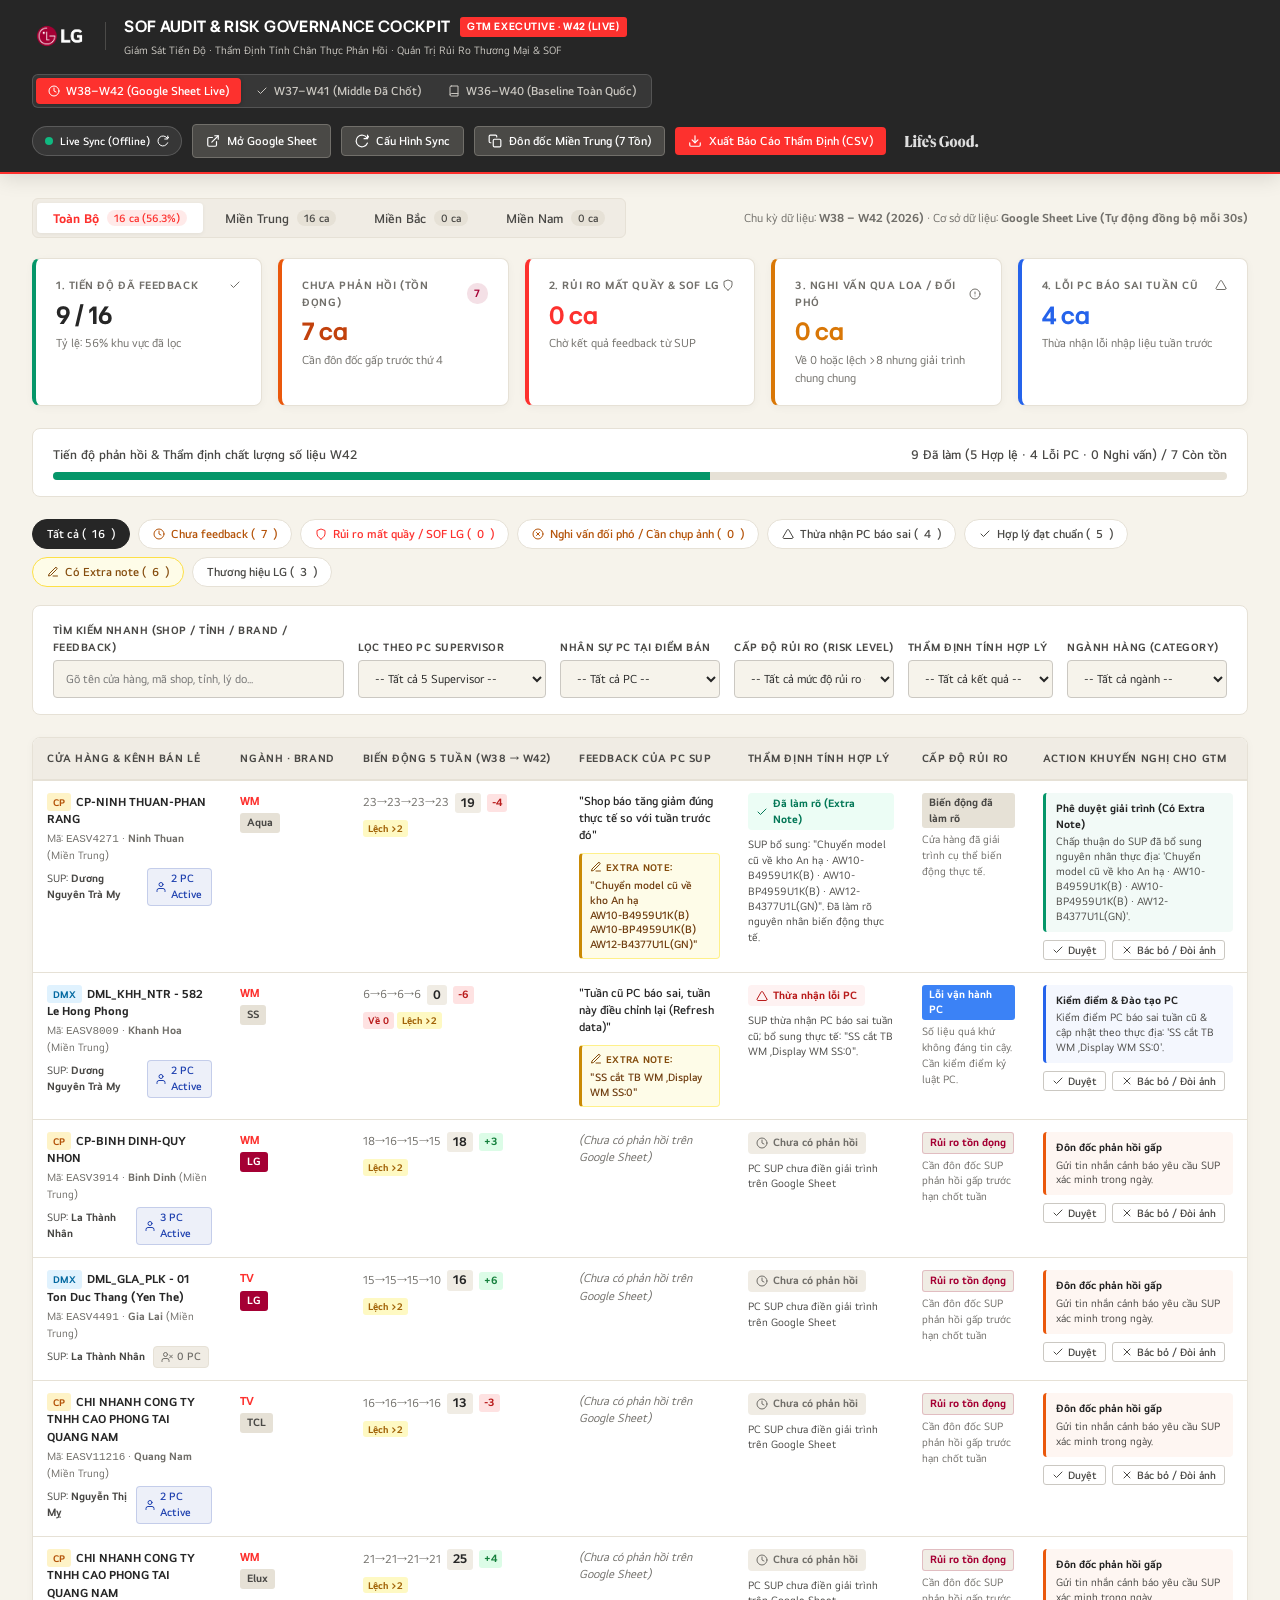
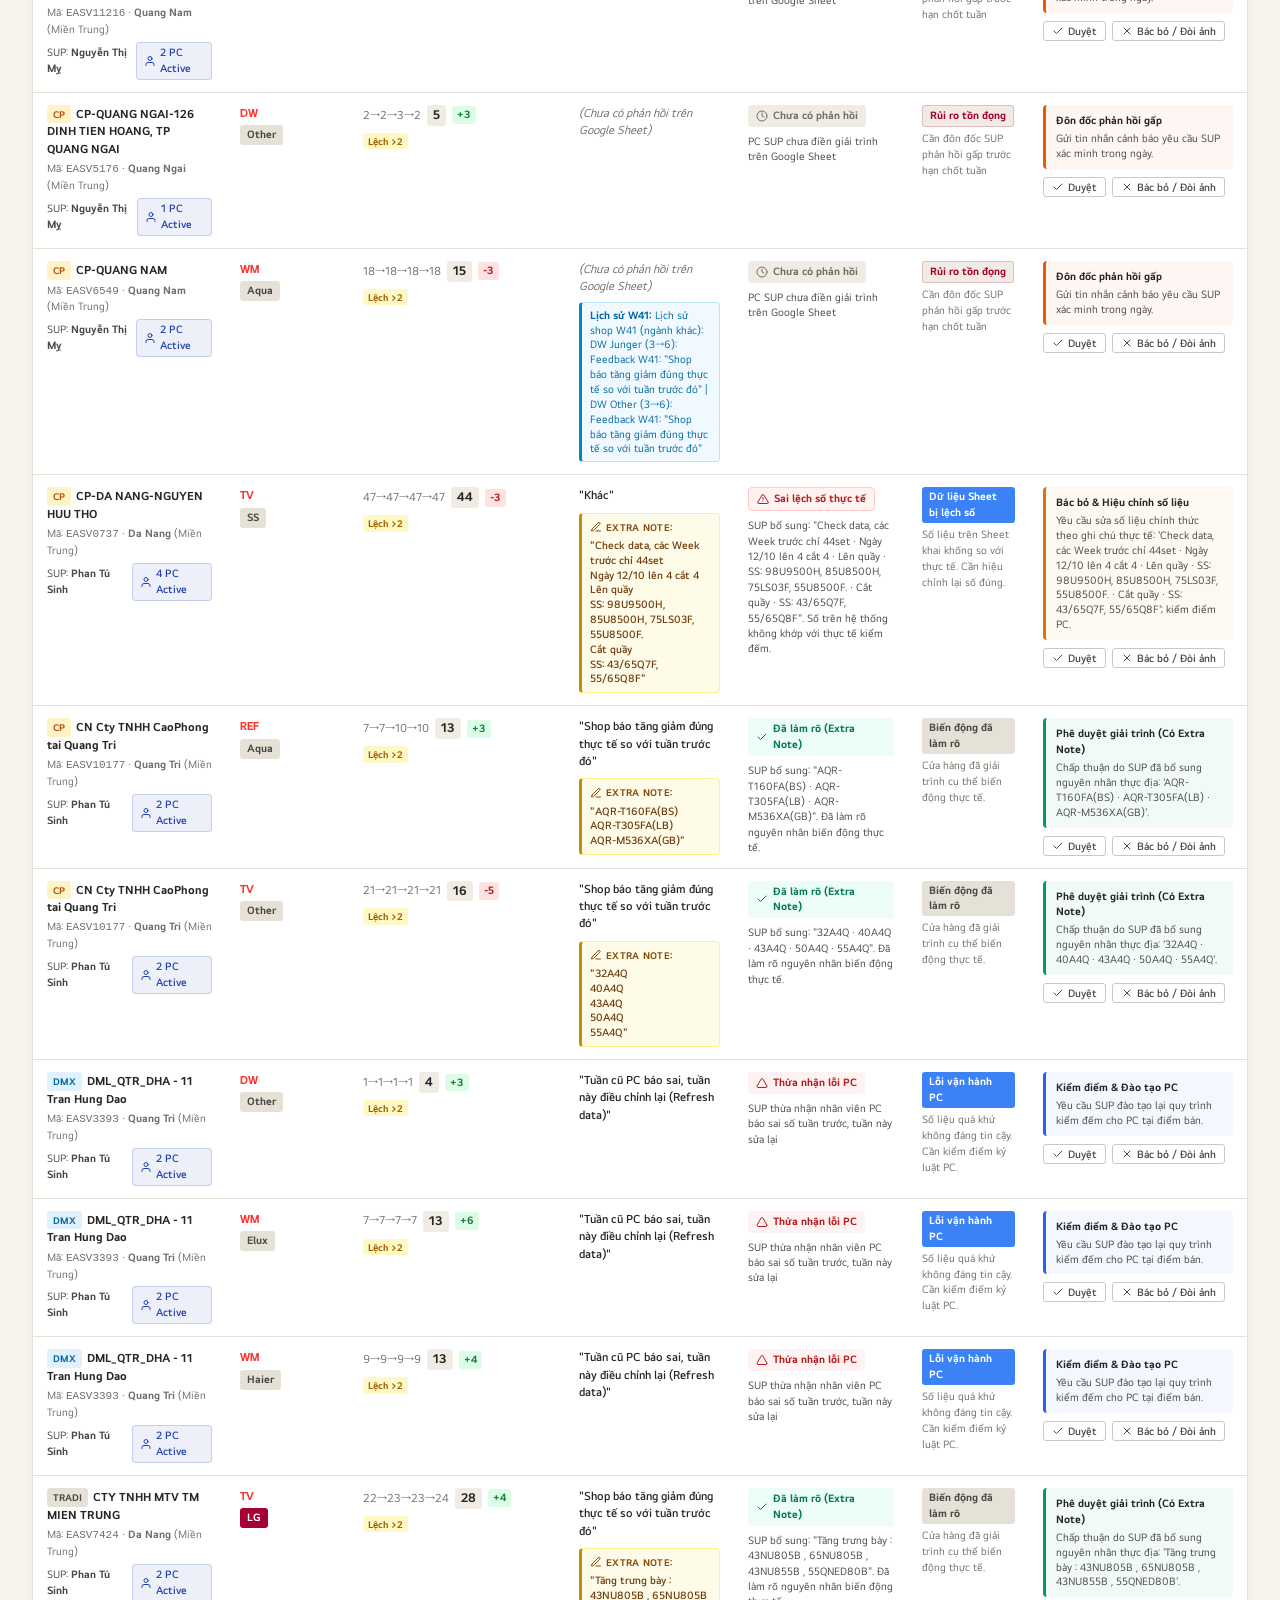
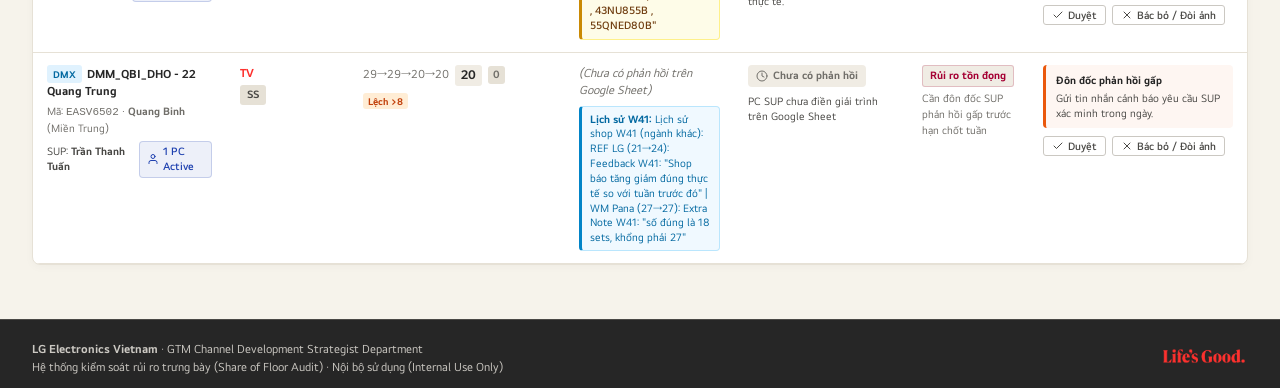
==== commit 7231346d: "Release v2.1.0: Integrate W38-W42 Live Google Sheet, 3-cycle switcher & W41 hints" ====
--- a/index.html
+++ b/index.html
@@ -927,6 +927,19 @@
       color: #713f12;
       line-height: 1.35;
       display: block;
+      white-space: pre-line;
+    }
+
+    .w41-hint-box {
+      margin-top: 6px;
+      background: #f0f9ff;
+      border: 1px solid #bae6fd;
+      border-left: 3px solid #0284c7;
+      border-radius: 4px;
+      padding: 5px 8px;
+      font-size: 11px;
+      color: #0369a1;
+      line-height: 1.35;
     }
 
     /* -------------------------------------------------------------
@@ -1073,6 +1086,7 @@
       font-weight: 600;
       color: #713f12;
       line-height: 1.4;
+      white-space: pre-line;
     }
 
     .mcard-eval-tags {
@@ -1180,14 +1194,23 @@
 
       .cycle-switcher {
         width: 100%;
+        justify-content: flex-start;
+        overflow-x: auto;
+        flex-wrap: nowrap;
+        -webkit-overflow-scrolling: touch;
+        scrollbar-width: none;
+      }
+
+      .cycle-switcher::-webkit-scrollbar {
+        display: none;
+      }
+
+      .cycle-btn {
+        flex: 1 0 auto;
         justify-content: center;
-      }
-
-      .cycle-btn {
-        flex: 1;
-        justify-content: center;
-        padding: 7px 6px;
+        padding: 7px 8px;
         font-size: 11px;
+        white-space: nowrap;
       }
 
       .top-actions {
@@ -1468,7 +1491,7 @@
       <div class="brand-title-group">
         <h1>
           SOF AUDIT & RISK GOVERNANCE COCKPIT
-          <span class="brand-tag" id="cycleBadge">GTM EXECUTIVE · W41 (LIVE)</span>
+          <span class="brand-tag" id="cycleBadge">GTM EXECUTIVE · W42 (LIVE)</span>
         </h1>
         <div class="brand-subtitle">
           Giám Sát Tiến Độ · Thẩm Định Tính Chân Thực Phản Hồi · Quản Trị Rủi Ro Thương Mại & SOF
@@ -1476,11 +1499,15 @@
       </div>
     </div>
 
-    <!-- Cycle Switcher (W41 Live vs W40 Baseline) -->
+    <!-- Cycle Switcher (W42 Live vs W41 Middle Closed vs W40 Baseline) -->
     <div class="cycle-switcher">
-      <button class="cycle-btn active" id="btnCycleW41" onclick="switchCycle('W41')">
+      <button class="cycle-btn active" id="btnCycleW42" onclick="switchCycle('W42')">
         <svg class="icon icon-sm" viewBox="0 0 24 24"><circle cx="12" cy="12" r="10"/><polyline points="12 6 12 12 16 14"/></svg>
-        W37–W41 (Google Sheet Live)
+        W38–W42 (Google Sheet Live)
+      </button>
+      <button class="cycle-btn" id="btnCycleW41" onclick="switchCycle('W41')">
+        <svg class="icon icon-sm" viewBox="0 0 24 24"><polyline points="20 6 9 17 4 12"/></svg>
+        W37–W41 (Middle Đã Chốt)
       </button>
       <button class="cycle-btn" id="btnCycleW40" onclick="switchCycle('W40')">
         <svg class="icon icon-sm" viewBox="0 0 24 24"><path d="M4 19.5A2.5 2.5 0 0 1 6.5 17H20"/><path d="M6.5 2H20v20H6.5A2.5 2.5 0 0 1 4 19.5v-15A2.5 2.5 0 0 1 6.5 2z"/></svg>
@@ -1497,7 +1524,7 @@
         <svg class="icon icon-sm" id="liveSyncIcon" viewBox="0 0 24 24"><path d="M21.5 2v6h-6M21.34 15.57a10 10 0 1 1-.57-8.38l5.67-5.67"/></svg>
       </div>
 
-      <a href="https://docs.google.com/spreadsheets/d/1mpArbb5ShJqtWfgC8yB7pVv70tcTXK7XYKnxGWSGaws/edit?usp=sharing" target="_blank" class="btn btn-secondary">
+      <a href="https://docs.google.com/spreadsheets/d/1lA6mxuh3yn6TMGWH8TIWOl6PWyKP5PeZ586sOnOGG40/edit?gid=1357809752#gid=1357809752" id="btnOpenSheet" target="_blank" class="btn btn-secondary">
         <svg class="icon" viewBox="0 0 24 24"><path d="M18 13v6a2 2 0 0 1-2 2H5a2 2 0 0 1-2-2V8a2 2 0 0 1 2-2h6"/><polyline points="15 3 21 3 21 9"/><line x1="10" y1="14" x2="21" y2="3"/></svg>
         Mở Google Sheet
       </a>
@@ -1507,7 +1534,7 @@
       </button>
       <button class="btn btn-secondary" id="btnUrgentPush" onclick="copyRegionalUrgentSummary()">
         <svg class="icon" viewBox="0 0 24 24"><rect x="9" y="9" width="13" height="13" rx="2" ry="2"/><path d="M5 15H4a2 2 0 0 1-2-2V4a2 2 0 0 1 2-2h9a2 2 0 0 1 2 2v1"/></svg>
-        <span id="btnUrgentPushText">Đôn đốc Miền Trung (11 Tồn)</span>
+        <span id="btnUrgentPushText">Đôn đốc Miền Trung (7 Tồn)</span>
       </button>
       <button class="btn btn-primary" onclick="exportAuditReportCSV()">
         <svg class="icon" viewBox="0 0 24 24"><path d="M21 15v4a2 2 0 0 1-2 2H5a2 2 0 0 1-2-2v-4"/><polyline points="7 10 12 15 17 10"/><line x1="12" y1="15" x2="12" y2="3"/></svg>
@@ -1523,10 +1550,10 @@
     <section class="region-header-row">
       <div class="region-tabs" id="regionTabs">
         <button class="region-tab-btn active" onclick="setRegionFilter('ALL')">
-          Toàn Bộ <span class="badge-count" id="badgeAll">11 ca</span>
+          Toàn Bộ <span class="badge-count" id="badgeAll">16 ca</span>
         </button>
         <button class="region-tab-btn" onclick="setRegionFilter('Middle')">
-          Miền Trung <span class="badge-count" id="badgeMiddle">11 ca</span>
+          Miền Trung <span class="badge-count" id="badgeMiddle">16 ca</span>
         </button>
         <button class="region-tab-btn" onclick="setRegionFilter('North')">
           Miền Bắc <span class="badge-count" id="badgeNorth">0 ca</span>
@@ -1537,7 +1564,7 @@
       </div>
 
       <div style="font-size: 12px; color: var(--lg-warm-gray-03);" id="cycleMetaInfo">
-        Chu kỳ dữ liệu: <strong>W37 – W41 (2026)</strong> · Cơ sở dữ liệu: <strong>Google Sheet Live (Tự động đồng bộ mỗi 30s)</strong>
+        Chu kỳ dữ liệu: <strong>W38 – W42 (2026)</strong> · Cơ sở dữ liệu: <strong>Google Sheet Live (Tự động đồng bộ mỗi 30s)</strong>
       </div>
     </section>
 
@@ -1548,16 +1575,16 @@
           <span>1. Tiến Độ Đã Feedback</span>
           <svg class="icon icon-sm" viewBox="0 0 24 24"><polyline points="20 6 9 17 4 12"/></svg>
         </div>
-        <div class="kpi-value" id="kpiDoneCount">0 / 11</div>
-        <div class="kpi-subtext" id="kpiDonePercent">Tỷ lệ: 0% khu vực đã lọc</div>
+        <div class="kpi-value" id="kpiDoneCount">9 / 16</div>
+        <div class="kpi-subtext" id="kpiDonePercent">Tỷ lệ: 56% khu vực đã lọc</div>
       </div>
 
       <div class="kpi-card kpi-pending" onclick="setQuickPill('PENDING')">
         <div class="kpi-label">
           <span>Chưa Phản Hồi (Tồn Đọng)</span>
-          <span class="badge-count badge-alert" id="kpiPendingBadge">11</span>
+          <span class="badge-count badge-alert" id="kpiPendingBadge">7</span>
         </div>
-        <div class="kpi-value" style="color: #c2410c;" id="kpiPendingCount">11 ca</div>
+        <div class="kpi-value" style="color: #c2410c;" id="kpiPendingCount">7 ca</div>
         <div class="kpi-subtext">Cần đôn đốc gấp trước thứ 4</div>
       </div>
 
@@ -1584,7 +1611,7 @@
           <span>4. Lỗi PC Báo Sai Tuần Cũ</span>
           <svg class="icon icon-sm" viewBox="0 0 24 24"><path d="m21.73 18-8-14a2 2 0 0 0-3.48 0l-8 14A2 2 0 0 0 4 21h16a2 2 0 0 0 1.73-3Z"/></svg>
         </div>
-        <div class="kpi-value" style="color: #2563eb;" id="kpiPCError">0 ca</div>
+        <div class="kpi-value" style="color: #2563eb;" id="kpiPCError">4 ca</div>
         <div class="kpi-subtext">Thừa nhận lỗi nhập liệu tuần trước</div>
       </div>
     </section>
@@ -1592,11 +1619,11 @@
     <!-- Overall Progress Bar -->
     <section class="progress-section">
       <div class="progress-header">
-        <span id="progressBarTitle">Tiến độ phản hồi & Thẩm định chất lượng số liệu W41</span>
-        <span id="progressBarLabel">0 Đã làm / 11 Còn tồn</span>
+        <span id="progressBarTitle">Tiến độ phản hồi & Thẩm định chất lượng số liệu W42</span>
+        <span id="progressBarLabel">9 Đã làm / 7 Còn tồn</span>
       </div>
       <div class="progress-bar-bg">
-        <div class="progress-bar-fill-done" id="barDone" style="width: 0%;"></div>
+        <div class="progress-bar-fill-done" id="barDone" style="width: 56%;"></div>
         <div class="progress-bar-fill-suspicious" id="barSuspicious" style="width: 0%;"></div>
       </div>
     </section>
@@ -1604,11 +1631,11 @@
     <!-- Quick Filter Action Pills -->
     <section class="quick-pills-row">
       <button class="pill-btn active" onclick="setQuickPill('ALL')">
-        Tất cả (<span id="pillAll">11</span>)
+        Tất cả (<span id="pillAll">16</span>)
       </button>
       <button class="pill-btn pill-warning" onclick="setQuickPill('PENDING')">
         <svg class="icon icon-sm" viewBox="0 0 24 24"><circle cx="12" cy="12" r="10"/><polyline points="12 6 12 12 16 14"/></svg>
-        Chưa feedback (<span id="pillPending">11</span>)
+        Chưa feedback (<span id="pillPending">7</span>)
       </button>
       <button class="pill-btn pill-danger" onclick="setQuickPill('COMMERCIAL_RISK')">
         <svg class="icon icon-sm" viewBox="0 0 24 24"><path d="M12 22s8-4 8-10V5l-8-3-8 3v7c0 6 8 10 8 10z"/></svg>
@@ -1620,18 +1647,18 @@
       </button>
       <button class="pill-btn" onclick="setQuickPill('PC_ERROR')">
         <svg class="icon icon-sm" viewBox="0 0 24 24"><path d="m21.73 18-8-14a2 2 0 0 0-3.48 0l-8 14A2 2 0 0 0 4 21h16a2 2 0 0 0 1.73-3Z"/></svg>
-        Thừa nhận PC báo sai (<span id="pillPCError">0</span>)
+        Thừa nhận PC báo sai (<span id="pillPCError">4</span>)
       </button>
       <button class="pill-btn" onclick="setQuickPill('PLAUSIBLE')">
         <svg class="icon icon-sm" viewBox="0 0 24 24"><polyline points="20 6 9 17 4 12"/></svg>
-        Hợp lý đạt chuẩn (<span id="pillPlausible">0</span>)
+        Hợp lý đạt chuẩn (<span id="pillPlausible">5</span>)
       </button>
       <button class="pill-btn" onclick="setQuickPill('HAS_EXTRA_NOTE')" style="border-color: #fde047; color: #854d0e; background: #fefce8;">
         <svg class="icon icon-sm" viewBox="0 0 24 24"><path d="M12 20h9"/><path d="M16.5 3.5a2.121 2.121 0 0 1 3 3L7 19l-4 1 1-4L16.5 3.5z"/></svg>
-        Có Extra note (<span id="pillExtraNote">0</span>)
+        Có Extra note (<span id="pillExtraNote">6</span>)
       </button>
       <button class="pill-btn" onclick="setQuickPill('LG_ONLY')">
-        Thương hiệu LG (<span id="pillLG">5</span>)
+        Thương hiệu LG (<span id="pillLG">3</span>)
       </button>
     </section>
 
@@ -1711,16 +1738,16 @@
         <label class="filter-label">Ngành hàng (Category)</label>
         <select id="catSelect" class="filter-select" onchange="applyFilters()">
           <option value="ALL">-- Tất cả ngành --</option>
-          <option value="WM">WM - Máy giặt</option>
-          <option value="REF">REF - Tủ lạnh</option>
-          <option value="RAC">RAC - Điều hòa</option>
+          <option value="WM">WM - Máy Giặt</option>
+          <option value="REF">REF - Tủ Lạnh</option>
+          <option value="RAC">RAC - Điều Hòa</option>
           <option value="TV">TV - Tivi</option>
-          <option value="AP">AP - Lọc không khí</option>
-          <option value="MWO">MWO - Lò vi sóng</option>
-          <option value="DW">DW - Máy rửa bát</option>
-          <option value="VC">VC - Máy hút bụi</option>
-          <option value="DEHUM">DEHUM - Máy hút ẩm</option>
-          <option value="AV">AV - Âm thanh</option>
+          <option value="AP">AP - Lọc Không Khí</option>
+          <option value="MWO">MWO - Lò Vi Sóng</option>
+          <option value="DW">DW - Máy Rửa Bát</option>
+          <option value="VC">VC - Máy Hút Bụi</option>
+          <option value="DEHUM">DEHUM - Máy Hút Ẩm</option>
+          <option value="AV">AV - Âm Thanh</option>
         </select>
       </div>
     </section>
@@ -1753,7 +1780,7 @@
           <tr>
             <th style="width: 270px;">Cửa Hàng & Kênh Bán Lẻ</th>
             <th style="width: 100px;">Ngành · Brand</th>
-            <th style="width: 170px;" id="colHeaderTrend">Biến Động 5 Tuần (W37 → W41)</th>
+            <th style="width: 170px;" id="colHeaderTrend">Biến Động 5 Tuần (W38 → W42)</th>
             <th style="width: 220px;">Feedback Của PC SUP</th>
             <th style="width: 200px;">Thẩm Định Tính Hợp Lý</th>
             <th style="width: 160px;">Cấp Độ Rủi Ro</th>
@@ -1776,8 +1803,8 @@
         Đồng Bộ Dữ Liệu Thời Gian Thực (Real-Time Live Sync)
       </div>
       <div class="modal-body">
-        <p>Hệ thống tự động liên kết với Google Sheet điều hành của bạn:</p>
-        <p style="margin-top: 6px;"><a href="https://docs.google.com/spreadsheets/d/1mpArbb5ShJqtWfgC8yB7pVv70tcTXK7XYKnxGWSGaws/edit?usp=sharing" target="_blank" style="color: var(--lg-active-red); font-weight: 600;">https://docs.google.com/spreadsheets/d/1mpArbb5ShJqtWfgC8yB7pVv70tcTXK7XYKnxGWSGaws/edit</a></p>
+        <p>Hệ thống tự động liên kết với Google Sheet điều hành tuần hiện tại (W38–W42):</p>
+        <p style="margin-top: 6px;"><a href="https://docs.google.com/spreadsheets/d/1lA6mxuh3yn6TMGWH8TIWOl6PWyKP5PeZ586sOnOGG40/edit?gid=1357809752#gid=1357809752" id="syncModalSheetLink" target="_blank" style="color: var(--lg-active-red); font-weight: 600;">https://docs.google.com/spreadsheets/d/1lA6mxuh3yn6TMGWH8TIWOl6PWyKP5PeZ586sOnOGG40/edit</a></p>
         
         <p style="margin-top: 14px;"><strong>Cơ chế tự động Real-time:</strong></p>
         <ul style="margin-left: 20px; font-size: 12px; color: var(--lg-warm-gray-02); line-height: 1.6; margin-top: 6px;">
@@ -1818,19 +1845,21 @@
   <!-- Embedded Datasets -->
   <script src="assets/w40_audit_cockpit.js"></script>
   <script src="assets/w41_audit_cockpit.js"></script>
+  <script src="assets/w42_audit_cockpit.js"></script>
 
   <script>
     // Configuration & State
-    const GOOGLE_SHEET_ID = "1mpArbb5ShJqtWfgC8yB7pVv70tcTXK7XYKnxGWSGaws";
+    const GOOGLE_SHEET_ID_W42 = "1lA6mxuh3yn6TMGWH8TIWOl6PWyKP5PeZ586sOnOGG40";
+    const GOOGLE_SHEET_ID_W41 = "1mpArbb5ShJqtWfgC8yB7pVv70tcTXK7XYKnxGWSGaws";
     const SHEET_GID = "1357809752";
-    const CSV_ENDPOINT = `https://docs.google.com/spreadsheets/d/${GOOGLE_SHEET_ID}/export?format=csv&gid=${SHEET_GID}`;
-    const GVIZ_ENDPOINT = `https://docs.google.com/spreadsheets/d/${GOOGLE_SHEET_ID}/gviz/tq?tqx=out:json&sheet=Check%20theo%20CAT,%20theo%20Brand`;
+    const CSV_ENDPOINT_W42 = `https://docs.google.com/spreadsheets/d/${GOOGLE_SHEET_ID_W42}/export?format=csv&gid=${SHEET_GID}`;
     
-    let currentCycleKey = 'W41'; // Default: W41 (Live Google Sheet)
+    let currentCycleKey = 'W42'; // Default: W42 (Live Google Sheet)
+    let datasetW42 = window.SOF_AUDIT_DATA_W42 || { records: [], weeks: ['W38', 'W39', 'W40', 'W41', 'W42'], store_master: {}, w41_exact_hints: {}, w41_shop_hints: {} };
     let datasetW41 = window.SOF_AUDIT_DATA_W41 || { records: [], weeks: ['W37', 'W38', 'W39', 'W40', 'W41'] };
     let datasetW40 = window.SOF_AUDIT_DATA || { records: [], weeks: ['W36', 'W37', 'W38', 'W39', 'W40'] };
     
-    let activeDataset = datasetW41;
+    let activeDataset = datasetW42;
     let allRecords = activeDataset.records || [];
     let currentRegion = 'ALL';
     let currentQuickPill = 'ALL';
@@ -1839,31 +1868,79 @@
     let isFetchingLive = false;
     let autoSyncTimer = null;
 
-    // Master Store Info Cache
+    // Dealer inference helper (fixes "CAOPHONG" without space -> "CP")
+    function inferDealerClient(shopName, fallbackDealer, fallbackChannel) {
+      const sUpper = String(shopName || '').trim().toUpperCase();
+      if (sUpper.startsWith('DMX') || sUpper.startsWith('ĐMX')) return { dealer: 'DMX', channel: 'MC' };
+      if (sUpper.startsWith('CP') || sUpper.startsWith('CAO PHONG') || sUpper.startsWith('CAOPHONG')) return { dealer: 'CP', channel: 'MC' };
+      if (sUpper.startsWith('MM')) return { dealer: 'MM', channel: 'MC' };
+      if (sUpper.startsWith('VHC')) return { dealer: 'VHC', channel: 'MC' };
+      if (sUpper.startsWith('NK') || sUpper.startsWith('NGUYEN KIM')) return { dealer: 'NK', channel: 'MC' };
+      if (sUpper.startsWith('pico') || sUpper.startsWith('PICO')) return { dealer: 'PICO', channel: 'MC' };
+      if (sUpper.startsWith('MC') || sUpper.startsWith('MEDIAMART')) return { dealer: 'MEDIAMART', channel: 'MC' };
+      if (fallbackDealer && fallbackDealer !== 'Tradi') {
+        return { dealer: fallbackDealer, channel: fallbackChannel || 'MC' };
+      }
+      return { dealer: fallbackDealer || 'Tradi', channel: fallbackChannel || 'Traditional' };
+    }
+
+    // Master Store Info Cache & W41 History Hint Lookup
     const storeMasterCache = {};
+    const w41ExactHints = {};
+    const w41ShopHints = {};
+
     function initStoreCache() {
-      (datasetW40.records || []).forEach(r => {
-        storeMasterCache[r.store_code] = {
-          store_name: r.store_name,
-          dealer: r.dealer,
-          channel: r.channel,
-          province: r.province,
-          district: r.district,
-          sup: r.sup,
-          active_pc: r.active_pc
-        };
+      // 1. Load embedded store_master from W42 (extracted from Mapping PC SUP)
+      if (datasetW42 && datasetW42.store_master) {
+        Object.entries(datasetW42.store_master).forEach(([code, info]) => {
+          const d = inferDealerClient(info.store_name, info.dealer, info.channel);
+          storeMasterCache[code] = {
+            store_name: info.store_name || '',
+            dealer: d.dealer,
+            channel: d.channel,
+            province: info.province || '',
+            district: info.district || '',
+            sup: info.sup || '',
+            active_pc: info.active_pc || 0
+          };
+        });
+      }
+      // 2. Enrich from W40, W41, W42 records
+      [datasetW40.records || [], datasetW41.records || [], datasetW42.records || []].forEach(list => {
+        list.forEach(r => {
+          const d = inferDealerClient(r.store_name, r.dealer, r.channel);
+          r.dealer = d.dealer;
+          r.channel = d.channel;
+          if (!storeMasterCache[r.store_code] || !storeMasterCache[r.store_code].province) {
+            storeMasterCache[r.store_code] = {
+              store_name: r.store_name,
+              dealer: d.dealer,
+              channel: d.channel,
+              province: r.province || (storeMasterCache[r.store_code] && storeMasterCache[r.store_code].province) || '',
+              district: r.district || (storeMasterCache[r.store_code] && storeMasterCache[r.store_code].district) || '',
+              sup: r.sup,
+              active_pc: r.active_pc
+            };
+          }
+        });
       });
+      // 3. Build W41 history hints for W42 cross-cycle reference
+      if (datasetW42 && datasetW42.w41_exact_hints) {
+        Object.assign(w41ExactHints, datasetW42.w41_exact_hints);
+      }
+      if (datasetW42 && datasetW42.w41_shop_hints) {
+        Object.assign(w41ShopHints, datasetW42.w41_shop_hints);
+      }
       (datasetW41.records || []).forEach(r => {
-        if (!storeMasterCache[r.store_code]) {
-          storeMasterCache[r.store_code] = {
-            store_name: r.store_name,
-            dealer: r.dealer,
-            channel: r.channel,
-            province: r.province,
-            district: r.district,
-            sup: r.sup,
-            active_pc: r.active_pc
-          };
+        const key = `${r.store_code}|${r.category}|${r.brand}`;
+        const fb = (r.feedback_raw || '').trim();
+        const extra = (r.extra_note || '').trim();
+        const summary = `${fb}${extra ? ` (Extra note: ${extra})` : ''}`;
+        if (!w41ExactHints[key]) {
+          w41ExactHints[key] = `Ca lặp lại từ W41: "${summary}"`;
+        }
+        if (!w41ShopHints[r.store_code]) {
+          w41ShopHints[r.store_code] = `Shop từng giải trình ở W41 (${r.category}-${r.brand}: ${summary})`;
         }
       });
     }
@@ -1871,21 +1948,21 @@
     window.addEventListener('DOMContentLoaded', () => {
       initStoreCache();
       loadDecisions();
-      switchCycle('W41');
+      switchCycle('W42');
 
       // Auto-trigger live fetch on startup
       fetchGoogleSheetLive(true);
 
       // Background auto-refresh timer (every 30 seconds)
       autoSyncTimer = setInterval(() => {
-        if (currentCycleKey === 'W41') {
+        if (currentCycleKey === 'W42') {
           fetchGoogleSheetLive(true);
         }
       }, 30000);
 
       // Auto-sync whenever user focuses back on window
       window.addEventListener('focus', () => {
-        if (currentCycleKey === 'W41') {
+        if (currentCycleKey === 'W42') {
           fetchGoogleSheetLive(true);
         }
       });
@@ -1901,17 +1978,19 @@
       }
     }
 
-    // Client-side Sanity & Risk Evaluation
+    // Client-side Sanity & Risk Evaluation (supports W42 and W41)
     function evaluateFeedbackClient(record) {
       const fbRaw = (record.feedback_raw || '').trim();
+      const extraNote = (record.extra_note || '').trim();
       const fbLower = fbRaw.toLowerCase();
+      const extraLower = extraNote.toLowerCase();
       const brand = record.brand || '';
-      const wCur = record.w41 || 0;
-      const wPrev = record.w40 || 0;
+      const wCur = record.w42 !== undefined ? (record.w42 || 0) : (record.w41 || 0);
+      const wPrev = record.w42 !== undefined ? (record.w41 || 0) : (record.w40 || 0);
       const delta = wCur - wPrev;
       const flags = record.flags || {};
 
-      if (!fbRaw) {
+      if (!fbRaw && !extraNote) {
         return {
           status: 'CHƯA_FEEDBACK',
           validity: 'PENDING',
@@ -1926,35 +2005,64 @@
         };
       }
 
-      const extraNote = (record.extra_note || '').trim();
-      const extraLower = extraNote.toLowerCase();
+      const extraClean = extraNote.replace(/\r\n/g, ' · ').replace(/\n/g, ' · ');
+
+      // Rule SAN-03: Explicit PC error admission in Feedback dropdown (prioritized even if Extra Note is also attached)
+      if (fbLower.includes('báo sai') || fbLower.includes('nhập sai') || fbLower.includes('điều chỉnh lại')) {
+        return {
+          status: 'ĐÃ_FEEDBACK',
+          validity: 'PC_ERROR',
+          validity_label: 'Thừa nhận PC báo sai',
+          validity_desc: extraClean
+            ? `SUP thừa nhận PC báo sai tuần cũ; bổ sung thực tế: "${extraClean}".`
+            : 'SUP thừa nhận nhân viên PC báo sai số tuần trước, tuần này sửa lại',
+          risk_level: 'P2_OPERATIONAL',
+          risk_label: 'Lỗi vận hành PC',
+          risk_desc: 'Số liệu quá khứ không đáng tin cậy. Cần kiểm điểm kỷ luật PC.',
+          action_code: 'COACH_PC',
+          action_title: 'Kiểm điểm & Đào tạo PC',
+          action_detail: extraClean
+            ? `Kiểm điểm PC báo sai tuần cũ & cập nhật theo thực địa: '${extraClean}'.`
+            : 'Yêu cầu SUP đào tạo lại quy trình kiểm đếm cho PC tại điểm bán.'
+        };
+      }
 
       // Rule SAN-EXTRA: If SUP/Manager provided an Extra Note, the case is no longer an unsubstantiated generic excuse.
       // It is immediately resolved into PLAUSIBLE or DATA_MISMATCH and MUST NOT be classified as SUSPICIOUS.
       if (extraNote) {
-        // Case 1: Count correction / Mismatch (số đúng là, không phải, sets, sai số, lệch số...)
-        if (extraLower.includes('số đúng là') || extraLower.includes('không phải') || extraLower.includes('khổng phải') || extraLower.includes('sets') || extraLower.includes('sai số') || extraLower.includes('lệch số')) {
+        // Case 1: Count correction / Mismatch (số đúng là, không phải, sets, sai số, lệch số, week trước chỉ...)
+        if (
+          extraLower.includes('số đúng là') ||
+          extraLower.includes('không phải') ||
+          extraLower.includes('khổng phải') ||
+          extraLower.includes('sets') ||
+          extraLower.includes('sai số') ||
+          extraLower.includes('lệch số') ||
+          extraLower.includes('nhập nhầm') ||
+          extraLower.includes('week trước chỉ') ||
+          extraLower.includes('tuần trước chỉ')
+        ) {
           return {
             status: 'ĐÃ_FEEDBACK',
             validity: 'DATA_MISMATCH',
             validity_label: 'Sai lệch số thực tế',
-            validity_desc: `SUP bổ sung: "${extraNote}". Số trên hệ thống không khớp với thực tế kiểm đếm.`,
+            validity_desc: `SUP bổ sung: "${extraClean}". Số trên hệ thống không khớp với thực tế kiểm đếm.`,
             risk_level: 'P2_OPERATIONAL',
             risk_label: 'Dữ liệu Sheet bị lệch số',
             risk_desc: 'Số liệu trên Sheet khai khống so với thực tế. Cần hiệu chỉnh lại số đúng.',
             action_code: 'CORRECT_DATA',
             action_title: 'Bác bỏ & Hiệu chỉnh số liệu',
-            action_detail: `Yêu cầu sửa số liệu chính thức theo ghi chú thực tế: '${extraNote}'; kiểm điểm PC.`
+            action_detail: `Yêu cầu sửa số liệu chính thức theo ghi chú thực tế: '${extraClean}'; kiểm điểm PC.`
           };
         }
 
-        // Case 2: Competitor shelf cut / delisting for non-LG brands (cắt, bỏ mẫu, đảo...)
-        if ((extraLower.includes('cắt') || extraLower.includes('bỏ mẫu') || extraLower.includes('đảo')) && brand !== 'LG') {
+        // Case 2: Competitor shelf cut / delisting for non-LG brands (excluding balanced model rotation "lên ... cắt ...")
+        if ((extraLower.includes('cắt') || extraLower.includes('bỏ mẫu') || extraLower.includes('đảo')) && !extraLower.includes('lên ') && brand !== 'LG') {
           return {
             status: 'ĐÃ_FEEDBACK',
             validity: 'PLAUSIBLE',
             validity_label: 'Đã làm rõ (Extra Note)',
-            validity_desc: `SUP bổ sung thông tin thực địa: "${extraNote}".`,
+            validity_desc: `SUP bổ sung thông tin thực địa: "${extraClean}".`,
             risk_level: 'P3_NORMAL',
             risk_label: `Đối thủ ${brand} bị cắt giảm`,
             risk_desc: `Thị trường thu hẹp trưng bày model đối thủ ${brand} tại cửa hàng.`,
@@ -1969,13 +2077,13 @@
           status: 'ĐÃ_FEEDBACK',
           validity: 'PLAUSIBLE',
           validity_label: 'Đã làm rõ (Extra Note)',
-          validity_desc: `SUP bổ sung: "${extraNote}". Đã làm rõ nguyên nhân biến động thực tế.`,
+          validity_desc: `SUP bổ sung: "${extraClean}". Đã làm rõ nguyên nhân biến động thực tế.`,
           risk_level: 'P3_NORMAL',
           risk_label: 'Biến động đã làm rõ',
           risk_desc: 'Cửa hàng đã giải trình cụ thể biến động thực tế.',
           action_code: 'ACCEPT',
           action_title: 'Phê duyệt giải trình (Có Extra Note)',
-          action_detail: `Chấp thuận do SUP đã bổ sung nguyên nhân thực địa: '${extraNote}'.`
+          action_detail: `Chấp thuận do SUP đã bổ sung nguyên nhân thực địa: '${extraClean}'.`
         };
       }
 
@@ -2011,22 +2119,6 @@
         };
       }
 
-      // Rule SAN-03: PC error admission
-      if (fbLower.includes('báo sai') || fbLower.includes('nhập sai') || fbLower.includes('điều chỉnh lại')) {
-        return {
-          status: 'ĐÃ_FEEDBACK',
-          validity: 'PC_ERROR',
-          validity_label: 'Thừa nhận PC báo sai',
-          validity_desc: 'SUP thừa nhận nhân viên PC báo sai số tuần trước, tuần này sửa lại',
-          risk_level: 'P2_OPERATIONAL',
-          risk_label: 'Lỗi vận hành PC',
-          risk_desc: 'Số liệu quá khứ không đáng tin cậy. Cần kiểm điểm kỷ luật PC.',
-          action_code: 'COACH_PC',
-          action_title: 'Kiểm điểm & Đào tạo PC',
-          action_detail: 'Yêu cầu SUP đào tạo lại quy trình kiểm đếm cho PC tại điểm bán.'
-        };
-      }
-
       // Commercial cut
       if (fbLower.includes('cắt shop') || fbLower.includes('bỏ quầy') || fbLower.includes('dồn quầy') || fbLower.includes('hạ bục')) {
         return {
@@ -2074,44 +2166,56 @@
       };
     }
 
-    // Robust CSV parser supporting quotes and commas
+    // RFC-4180 CSV parser supporting multi-line quoted cells and escaped quotes
     function parseCsvToRows(text) {
-      const lines = text.split(/\r?\n/);
       const rows = [];
-      for (let i = 0; i < lines.length; i++) {
-        const line = lines[i];
-        if (!line.trim()) continue;
-        const row = [];
-        let insideQuotes = false;
-        let entry = '';
-        for (let j = 0; j < line.length; j++) {
-          const char = line[j];
-          if (char === '"') {
-            if (insideQuotes && line[j+1] === '"') {
-              entry += '"';
-              j++;
-            } else {
-              insideQuotes = !insideQuotes;
-            }
-          } else if (char === ',' && !insideQuotes) {
-            row.push(entry);
-            entry = '';
+      let row = [];
+      let entry = '';
+      let insideQuotes = false;
+
+      for (let i = 0; i < text.length; i++) {
+        const char = text[i];
+        const nextChar = text[i + 1];
+
+        if (char === '"') {
+          if (insideQuotes && nextChar === '"') {
+            entry += '"';
+            i++;
           } else {
-            entry += char;
+            insideQuotes = !insideQuotes;
           }
+        } else if (char === ',' && !insideQuotes) {
+          row.push(entry);
+          entry = '';
+        } else if ((char === '\r' || char === '\n') && !insideQuotes) {
+          if (char === '\r' && nextChar === '\n') {
+            i++;
+          }
+          row.push(entry);
+          if (row.some(cell => String(cell).trim() !== '')) {
+            rows.push(row);
+          }
+          row = [];
+          entry = '';
+        } else {
+          entry += char;
         }
+      }
+
+      if (entry.length > 0 || row.length > 0) {
         row.push(entry);
-        rows.push(row);
+        if (row.some(cell => String(cell).trim() !== '')) {
+          rows.push(row);
+        }
       }
       return rows;
     }
 
-    // REAL-TIME Live Google Sheet Fetcher (CSV Primary with GVIZ Fallback)
+    // REAL-TIME Live Google Sheet Fetcher for W42 (Header-Aware CSV Parser)
     async function fetchGoogleSheetLive(isBackground = false) {
       if (isFetchingLive) return;
       isFetchingLive = true;
 
-      const badge = document.getElementById('liveSyncBadge');
       const dot = document.getElementById('livePulseDot');
       const text = document.getElementById('liveSyncText');
       const icon = document.getElementById('liveSyncIcon');
@@ -2121,7 +2225,7 @@
       if (text) text.textContent = 'Đang đồng bộ...';
 
       try {
-        const fetchUrl = `${CSV_ENDPOINT}&t=${Date.now()}`;
+        const fetchUrl = `${CSV_ENDPOINT_W42}&t=${Date.now()}`;
         const response = await fetch(fetchUrl);
         if (!response.ok) throw new Error(`HTTP ${response.status}`);
         
@@ -2129,15 +2233,35 @@
         const rows = parseCsvToRows(rawCsv);
         if (rows.length < 2) throw new Error('Dữ liệu CSV không hợp lệ');
 
+        // Header-aware column index detection (handles Region vs PC Active swap between W41 and W42)
+        let pcActiveCol = 4;
+        let regionCol = 3;
+        let fbCol = 15;
+        let extraCol = 17;
+
+        for (let rIdx = 0; rIdx < Math.min(3, rows.length); rIdx++) {
+          const hRow = rows[rIdx] || [];
+          for (let cIdx = 0; cIdx < hRow.length; cIdx++) {
+            const cellLower = String(hRow[cIdx] || '').trim().toLowerCase();
+            if (cellLower.includes('pc active')) pcActiveCol = cIdx;
+            else if (cellLower === 'region') regionCol = cIdx;
+            else if (cellLower.includes('extra note') || cellLower.includes('ghi chú')) extraCol = cIdx;
+            else if (cellLower === 'feedback') fbCol = cIdx;
+          }
+        }
+
         const liveRecords = [];
         for (let i = 2; i < rows.length; i++) {
           const r = rows[i];
-          if (!r || r.length < 16) continue;
+          if (!r || r.length < 15) continue;
 
           function getCell(idx) {
             return (r[idx] !== undefined && r[idx] !== null) ? String(r[idx]).trim() : '';
           }
 
+          const shopCode = getCell(0);
+          if (!shopCode || shopCode.toLowerCase() === 'shop_code') continue;
+
           const d2 = getCell(12).toLowerCase();
           const d8 = getCell(13).toLowerCase();
           const z0 = getCell(14).toLowerCase();
@@ -2147,32 +2271,37 @@
           const isZ0 = z0.includes('x') || z0 === '1';
 
           if (isD2 || isD8 || isZ0) {
-            const shopCode = getCell(0);
             const master = storeMasterCache[shopCode] || {};
-            
             const shopName = getCell(1) || master.store_name || '';
             const sup = getCell(2) || master.sup || '';
-            const pcActRaw = getCell(3);
+
+            const pcActRaw = getCell(pcActiveCol);
             const parsedPc = parseInt(pcActRaw, 10);
             const activePc = !isNaN(parsedPc) ? parsedPc : (master.active_pc || 0);
-            const reg = getCell(4) || master.region || 'Middle';
+
+            const regRaw = getCell(regionCol);
+            const reg = (regRaw && isNaN(Number(regRaw))) ? regRaw : (master.region || 'Middle');
+
             const cat = getCell(5) || '';
             const brand = getCell(6) || '';
 
-            const w37 = Math.round(Number(getCell(7)) || 0);
-            const w38 = Math.round(Number(getCell(8)) || 0);
-            const w39 = Math.round(Number(getCell(9)) || 0);
-            const w40 = Math.round(Number(getCell(10)) || 0);
-            const w41 = Math.round(Number(getCell(11)) || 0);
-            const fb = getCell(15);
-            const extraNote = getCell(17);
+            const w38 = Math.round(Number(getCell(7)) || 0);
+            const w39 = Math.round(Number(getCell(8)) || 0);
+            const w40 = Math.round(Number(getCell(9)) || 0);
+            const w41 = Math.round(Number(getCell(10)) || 0);
+            const w42 = Math.round(Number(getCell(11)) || 0);
+            const fb = getCell(fbCol);
+            const extraNote = getCell(extraCol);
+
+            const dInfo = inferDealerClient(shopName, master.dealer, master.channel);
+            const w41Hint = w41ExactHints[`${shopCode}|${cat}|${brand}`] || w41ShopHints[shopCode] || '';
 
             const rec = {
               id: `${shopCode}_${cat}_${brand}`,
               store_code: shopCode,
               store_name: shopName,
-              dealer: master.dealer || 'DMX',
-              channel: master.channel || 'MC',
+              dealer: dInfo.dealer,
+              channel: dInfo.channel,
               region: reg,
               province: master.province || '',
               district: master.district || '',
@@ -2180,20 +2309,21 @@
               active_pc: activePc,
               category: cat,
               brand: brand,
-              w37: w37,
               w38: w38,
               w39: w39,
               w40: w40,
               w41: w41,
-              delta_wow: w41 - w40,
+              w42: w42,
+              delta_wow: w42 - w41,
               flags: {
                 diff_8_4w: isD8,
                 diff_2_prev: isD2,
                 zero_drop: isZ0,
-                lg_drop_50: (brand === 'LG' && w40 > 0 && w41 <= w40 * 0.5)
+                lg_drop_50: (brand === 'LG' && w41 > 0 && w42 <= w41 * 0.5)
               },
               feedback_raw: fb,
-              extra_note: extraNote
+              extra_note: extraNote,
+              w41_hint: w41Hint
             };
 
             rec.eval = evaluateFeedbackClient(rec);
@@ -2202,22 +2332,26 @@
         }
 
         if (liveRecords.length > 0) {
-          datasetW41.records = liveRecords;
-          datasetW41.total_records = liveRecords.length;
-
-          if (currentCycleKey === 'W41') {
-            allRecords = datasetW41.records;
+          datasetW42.records = liveRecords;
+          datasetW42.total_records = liveRecords.length;
+
+          const doneCount = liveRecords.filter(r => r.eval.status === 'ĐÃ_FEEDBACK').length;
+          const pendingCount = liveRecords.length - doneCount;
+
+          if (currentCycleKey === 'W42') {
+            allRecords = datasetW42.records;
+            const btnUrgentText = document.getElementById('btnUrgentPushText');
+            if (btnUrgentText) btnUrgentText.textContent = `Đôn đốc Miền Trung (${pendingCount} Tồn)`;
             updateRegionalBadges();
             populateSupDropdown();
             applyFilters();
           }
 
-          const doneCount = liveRecords.filter(r => r.eval.status === 'ĐÃ_FEEDBACK').length;
           const nowStr = new Date().toLocaleTimeString('vi-VN', { hour: '2-digit', minute: '2-digit', second: '2-digit' });
           if (text) text.textContent = `Live: ${nowStr}`;
           
           if (!isBackground) {
-            showToast(`Đã đồng bộ Google Sheet lúc ${nowStr} (${doneCount}/${liveRecords.length} ca đã phản hồi)`);
+            showToast(`Đã đồng bộ Google Sheet W42 lúc ${nowStr} (${doneCount}/${liveRecords.length} ca đã phản hồi)`);
           }
         }
       } catch (err) {
@@ -2233,11 +2367,12 @@
       }
     }
 
-    // Switch between Cycles
+    // Switch between Cycles (W42 Live vs W41 Middle Closed vs W40 National Baseline)
     function switchCycle(cycleKey) {
       currentCycleKey = cycleKey;
       loadDecisions();
 
+      const btnW42 = document.getElementById('btnCycleW42');
       const btnW41 = document.getElementById('btnCycleW41');
       const btnW40 = document.getElementById('btnCycleW40');
       const cycleBadge = document.getElementById('cycleBadge');
@@ -2246,22 +2381,51 @@
       const btnUrgentText = document.getElementById('btnUrgentPushText');
       const progressTitle = document.getElementById('progressBarTitle');
       const liveSyncBadge = document.getElementById('liveSyncBadge');
-
-      if (cycleKey === 'W41') {
-        btnW41.classList.add('active');
-        btnW40.classList.remove('active');
+      const btnOpenSheet = document.getElementById('btnOpenSheet');
+      const syncModalLink = document.getElementById('syncModalSheetLink');
+
+      if (btnW42) btnW42.classList.remove('active');
+      if (btnW41) btnW41.classList.remove('active');
+      if (btnW40) btnW40.classList.remove('active');
+
+      if (cycleKey === 'W42') {
+        if (btnW42) btnW42.classList.add('active');
+        activeDataset = datasetW42;
+        allRecords = datasetW42.records || [];
+        const pendingW42 = allRecords.filter(r => r.eval.status === 'CHƯA_FEEDBACK').length;
+        cycleBadge.textContent = 'GTM EXECUTIVE · W42 (LIVE)';
+        cycleMeta.innerHTML = 'Chu kỳ dữ liệu: <strong>W38 – W42 (2026)</strong> · Cơ sở dữ liệu: <strong>Google Sheet Live (Tự động đồng bộ mỗi 30s)</strong>';
+        colHeaderTrend.textContent = 'Biến Động 5 Tuần (W38 → W42)';
+        btnUrgentText.textContent = `Đôn đốc Miền Trung (${pendingW42} Tồn)`;
+        progressTitle.textContent = 'Tiến độ phản hồi & Thẩm định chất lượng số liệu W42';
+        if (liveSyncBadge) liveSyncBadge.style.display = 'inline-flex';
+        const urlW42 = `https://docs.google.com/spreadsheets/d/${GOOGLE_SHEET_ID_W42}/edit?gid=${SHEET_GID}#gid=${SHEET_GID}`;
+        if (btnOpenSheet) btnOpenSheet.href = urlW42;
+        if (syncModalLink) {
+          syncModalLink.href = urlW42;
+          syncModalLink.textContent = `https://docs.google.com/spreadsheets/d/${GOOGLE_SHEET_ID_W42}/edit`;
+        }
+        currentRegion = 'ALL';
+      } else if (cycleKey === 'W41') {
+        if (btnW41) btnW41.classList.add('active');
         activeDataset = datasetW41;
         allRecords = datasetW41.records || [];
-        cycleBadge.textContent = 'GTM EXECUTIVE · W41 (LIVE)';
-        cycleMeta.innerHTML = 'Chu kỳ dữ liệu: <strong>W37 – W41 (2026)</strong> · Cơ sở dữ liệu: <strong>Google Sheet Live (Tự động đồng bộ mỗi 30s)</strong>';
+        const pendingW41 = allRecords.filter(r => r.eval.status === 'CHƯA_FEEDBACK').length;
+        cycleBadge.textContent = 'GTM EXECUTIVE · W41 (ĐÃ CHỐT)';
+        cycleMeta.innerHTML = 'Chu kỳ dữ liệu: <strong>W37 – W41 (2026)</strong> · Cơ sở dữ liệu: <strong>Miền Trung Đã Chốt (11/11 Ca Đã Giải Trình)</strong>';
         colHeaderTrend.textContent = 'Biến Động 5 Tuần (W37 → W41)';
-        btnUrgentText.textContent = 'Đôn đốc Miền Trung (11 Tồn)';
+        btnUrgentText.textContent = `Đôn đốc Miền Trung (${pendingW41} Tồn)`;
         progressTitle.textContent = 'Tiến độ phản hồi & Thẩm định chất lượng số liệu W41';
-        if (liveSyncBadge) liveSyncBadge.style.display = 'inline-flex';
+        if (liveSyncBadge) liveSyncBadge.style.display = 'none';
+        const urlW41 = `https://docs.google.com/spreadsheets/d/${GOOGLE_SHEET_ID_W41}/edit?usp=sharing`;
+        if (btnOpenSheet) btnOpenSheet.href = urlW41;
+        if (syncModalLink) {
+          syncModalLink.href = urlW41;
+          syncModalLink.textContent = `https://docs.google.com/spreadsheets/d/${GOOGLE_SHEET_ID_W41}/edit`;
+        }
         currentRegion = 'ALL';
       } else {
-        btnW40.classList.add('active');
-        btnW41.classList.remove('active');
+        if (btnW40) btnW40.classList.add('active');
         activeDataset = datasetW40;
         allRecords = datasetW40.records || [];
         cycleBadge.textContent = 'GTM EXECUTIVE · W40';
@@ -2355,7 +2519,9 @@
     function setQuickPill(pill) {
       currentQuickPill = pill;
       document.querySelectorAll('.pill-btn').forEach(btn => btn.classList.remove('active'));
-      event.currentTarget.classList.add('active');
+      if (event && event.currentTarget) {
+        event.currentTarget.classList.add('active');
+      }
       applyFilters();
     }
 
@@ -2408,7 +2574,7 @@
 
         // Full text search
         if (searchVal) {
-          const hay = `${r.store_code} ${r.store_name} ${r.province} ${r.brand} ${r.sup} ${r.feedback_raw} ${r.extra_note || ''} ${r.eval.action_title}`.toLowerCase();
+          const hay = `${r.store_code} ${r.store_name} ${r.province} ${r.brand} ${r.sup} ${r.feedback_raw} ${r.extra_note || ''} ${r.w41_hint || ''} ${r.eval.action_title}`.toLowerCase();
           if (!hay.includes(searchVal)) return false;
         }
 
@@ -2447,7 +2613,7 @@
       document.getElementById('kpiSuspicious').textContent = `${countSuspicious} ca`;
       const kpiSuspSub = document.getElementById('kpiSuspiciousSubtext');
       if (kpiSuspSub) {
-        if (countSuspicious === 0) {
+        if (countSuspicious === 0 && countPending === 0 && countDone > 0) {
           kpiSuspSub.textContent = '100% các ca lệch lớn đã được làm rõ bằng Extra Note';
         } else {
           kpiSuspSub.textContent = 'Về 0 hoặc lệch >8 nhưng giải trình chung chung';
@@ -2503,7 +2669,7 @@
       if (records.length === 0) {
         let emptyMsg = 'Không tìm thấy bản ghi nào khớp với điều kiện kiểm soát.';
         if (currentQuickPill === 'SUSPICIOUS') {
-          emptyMsg = 'Xuất sắc: Không có ca nào nghi vấn đối phó. 100% các ca biến động lớn đã được PC SUP giải trình thực tế bằng Extra Note.';
+          emptyMsg = 'Không có ca nào nghi vấn đối phó trong danh sách lọc hiện tại.';
         } else if (currentQuickPill === 'COMMERCIAL_RISK') {
           emptyMsg = 'An toàn: Không có ca nào rủi ro mất quầy hoặc sụt giảm SOF LG.';
         } else if (currentQuickPill === 'PENDING') {
@@ -2518,6 +2684,7 @@
         return;
       }
 
+      const isW42 = currentCycleKey === 'W42';
       const isW41 = currentCycleKey === 'W41';
 
       let rowsHtml = '';
@@ -2567,11 +2734,13 @@
         else if (r.delta_wow < 0) deltaHtml = `<span class="delta-badge delta-drop">${r.delta_wow}</span>`;
         else deltaHtml = `<span class="delta-badge delta-neutral">0</span>`;
 
-        // Dynamic 5-week history
-        const historyText = isW41
+        // Dynamic 5-week history (W42 vs W41 vs W40)
+        const historyText = isW42
+          ? `${r.w38}→${r.w39}→${r.w40}→${r.w41}`
+          : isW41
           ? `${r.w37}→${r.w38}→${r.w39}→${r.w40}`
           : `${r.w36}→${r.w37}→${r.w38}→${r.w39}`;
-        const currentQty = isW41 ? r.w41 : r.w40;
+        const currentQty = isW42 ? r.w42 : isW41 ? r.w41 : r.w40;
 
         let validityTag = '';
         if (ev.validity === 'PLAUSIBLE') {
@@ -2665,6 +2834,11 @@
                   <div class="extra-note-text">"${escapeHtml(r.extra_note)}"</div>
                 </div>
               ` : ''}
+              ${r.w41_hint ? `
+                <div class="w41-hint-box">
+                  <strong>Lịch sử W41:</strong> ${escapeHtml(r.w41_hint)}
+                </div>
+              ` : ''}
             </td>
 
             <td>
@@ -2761,6 +2935,12 @@
               </div>
             ` : ''}
 
+            ${r.w41_hint ? `
+              <div class="w41-hint-box" style="margin-bottom: 10px;">
+                <strong>Lịch sử W41:</strong> ${escapeHtml(r.w41_hint)}
+              </div>
+            ` : ''}
+
             <div class="mcard-eval-tags">
               <div>${validityTag}</div>
               <div>${riskTag}</div>
@@ -2834,17 +3014,21 @@
 
     // Copy Regional Urgent Summary
     function copyRegionalUrgentSummary() {
-      if (currentCycleKey === 'W41') {
+      if (currentCycleKey === 'W42' || currentCycleKey === 'W41') {
         const pending = allRecords.filter(r => r.eval.status === 'CHƯA_FEEDBACK');
         const supCounts = {};
         pending.forEach(r => { supCounts[r.sup] = (supCounts[r.sup] || 0) + 1; });
-
-        let msg = `[LG GTM · ĐÔN ĐỐC TIẾN ĐỘ SOF W41 - GỬI REGIONAL LEADER MIỀN TRUNG]\n`;
+        const rangeLabel = currentCycleKey === 'W42' ? 'W38-W42' : 'W37-W41';
+        const sheetLink = currentCycleKey === 'W42'
+          ? `https://docs.google.com/spreadsheets/d/${GOOGLE_SHEET_ID_W42}/edit?gid=${SHEET_GID}#gid=${SHEET_GID}`
+          : `https://docs.google.com/spreadsheets/d/${GOOGLE_SHEET_ID_W41}/edit?usp=sharing`;
+
+        let msg = `[LG GTM · ĐÔN ĐỐC TIẾN ĐỘ SOF ${currentCycleKey} - GỬI REGIONAL LEADER MIỀN TRUNG]\n`;
         if (pending.length === 0) {
-          msg += `Tin tốt: 100% các ca bất thường Miền Trung đã được các SUP giải trình trên Google Sheet.\n`;
+          msg += `Tin tốt: 100% các ca bất thường Miền Trung (${rangeLabel}) đã được các SUP giải trình trên Google Sheet.\n`;
           msg += `GTM đang tiến hành thẩm định và xử lý các ca nghi vấn đối phó.\n`;
         } else {
-          msg += `Khu vực Miền Trung hiện còn ${pending.length} ca biến động bất thường chưa giải trình (W37-W41).\n\n`;
+          msg += `Khu vực Miền Trung hiện còn ${pending.length}/${allRecords.length} ca biến động bất thường chưa giải trình (${rangeLabel}).\n\n`;
           msg += `Danh sách PC Supervisors cần hoàn thành giải trình gấp:\n`;
 
           Object.entries(supCounts).sort((a,b) => b[1] - a[1]).forEach(([sup, cnt], idx) => {
@@ -2853,10 +3037,10 @@
 
           msg += `\nĐề nghị Regional Leader chỉ đạo các SUP phản hồi trên Google Sheet trước 17:00 Thứ 4 để GTM chốt số tuần.\n`;
         }
-        msg += `Link Google Sheet: https://docs.google.com/spreadsheets/d/1mpArbb5ShJqtWfgC8yB7pVv70tcTXK7XYKnxGWSGaws/edit?usp=sharing`;
+        msg += `Link Google Sheet: ${sheetLink}`;
 
         navigator.clipboard.writeText(msg).then(() => {
-          showToast('Đã sao chép nội dung đôn đốc Miền Trung.');
+          showToast(`Đã sao chép nội dung đôn đốc Miền Trung (${currentCycleKey}).`);
         });
       } else {
         const southRecords = allRecords.filter(r => r.region === 'South');
@@ -2909,9 +3093,12 @@
 
     // Export CSV Audit Report
     function exportAuditReportCSV() {
+      const isW42 = currentCycleKey === 'W42';
       const isW41 = currentCycleKey === 'W41';
       let csv = '\uFEFF';
-      csv += isW41
+      csv += isW42
+        ? 'Mã Shop,Tên Cửa Hàng,Đại Lý,Khu Vực,Tỉnh,PC Supervisor,PC Active,Ngành Hàng,Brand,W38,W39,W40,W41,W42,Delta_WoW,Cảnh Báo,Feedback PC SUP,Extra Note,Lịch Sử W41,Trạng Thái,Thẩm Định Hợp Lý,Chi Tiết Thẩm Định,Cấp Độ Rủi Ro,Mô Tả Rủi Ro,Action Khuyến Nghị GTM,Quyết Định GTM\n'
+        : isW41
         ? 'Mã Shop,Tên Cửa Hàng,Đại Lý,Khu Vực,Tỉnh,PC Supervisor,PC Active,Ngành Hàng,Brand,W37,W38,W39,W40,W41,Delta_WoW,Cảnh Báo,Feedback PC SUP,Extra Note,Trạng Thái,Thẩm Định Hợp Lý,Chi Tiết Thẩm Định,Cấp Độ Rủi Ro,Mô Tả Rủi Ro,Action Khuyến Nghị GTM,Quyết Định GTM\n'
         : 'Mã Shop,Tên Cửa Hàng,Đại Lý,Khu Vực,Tỉnh,PC Supervisor,PC Active,Ngành Hàng,Brand,W36,W37,W38,W39,W40,Delta_WoW,Cảnh Báo,Feedback PC SUP,Extra Note,Trạng Thái,Thẩm Định Hợp Lý,Chi Tiết Thẩm Định,Cấp Độ Rủi Ro,Mô Tả Rủi Ro,Action Khuyến Nghị GTM,Quyết Định GTM\n';
 
@@ -2924,11 +3111,17 @@
         if (r.flags.diff_2_prev) flagsList.push('Lệch >2 (WoW)');
         if (r.flags.lg_drop_50) flagsList.push('LG Giảm >50%');
 
-        const histVals = isW41
+        const histVals = isW42
+          ? `${r.w38},${r.w39},${r.w40},${r.w41},${r.w42}`
+          : isW41
           ? `${r.w37},${r.w38},${r.w39},${r.w40},${r.w41}`
           : `${r.w36},${r.w37},${r.w38},${r.w39},${r.w40}`;
 
-        csv += `"${r.store_code}","${r.store_name}","${r.dealer}","${r.region}","${r.province}","${r.sup}",${r.active_pc},"${r.category}","${r.brand}",${histVals},${r.delta_wow},"${flagsList.join('; ')}","${escapeCsv(r.feedback_raw)}","${escapeCsv(r.extra_note || '')}","${ev.status}","${ev.validity_label}","${escapeCsv(ev.validity_desc)}","${ev.risk_label}","${escapeCsv(ev.risk_desc)}","${escapeCsv(ev.action_title + ': ' + ev.action_detail)}","${dec}"\n`;
+        if (isW42) {
+          csv += `"${r.store_code}","${r.store_name}","${r.dealer}","${r.region}","${r.province}","${r.sup}",${r.active_pc},"${r.category}","${r.brand}",${histVals},${r.delta_wow},"${flagsList.join('; ')}","${escapeCsv(r.feedback_raw)}","${escapeCsv(r.extra_note || '')}","${escapeCsv(r.w41_hint || '')}","${ev.status}","${ev.validity_label}","${escapeCsv(ev.validity_desc)}","${ev.risk_label}","${escapeCsv(ev.risk_desc)}","${escapeCsv(ev.action_title + ': ' + ev.action_detail)}","${dec}"\n`;
+        } else {
+          csv += `"${r.store_code}","${r.store_name}","${r.dealer}","${r.region}","${r.province}","${r.sup}",${r.active_pc},"${r.category}","${r.brand}",${histVals},${r.delta_wow},"${flagsList.join('; ')}","${escapeCsv(r.feedback_raw)}","${escapeCsv(r.extra_note || '')}","${ev.status}","${ev.validity_label}","${escapeCsv(ev.validity_desc)}","${ev.risk_label}","${escapeCsv(ev.risk_desc)}","${escapeCsv(ev.action_title + ': ' + ev.action_detail)}","${dec}"\n`;
+        }
       });
 
       const blob = new Blob([csv], { type: 'text/csv;charset=utf-8;' });
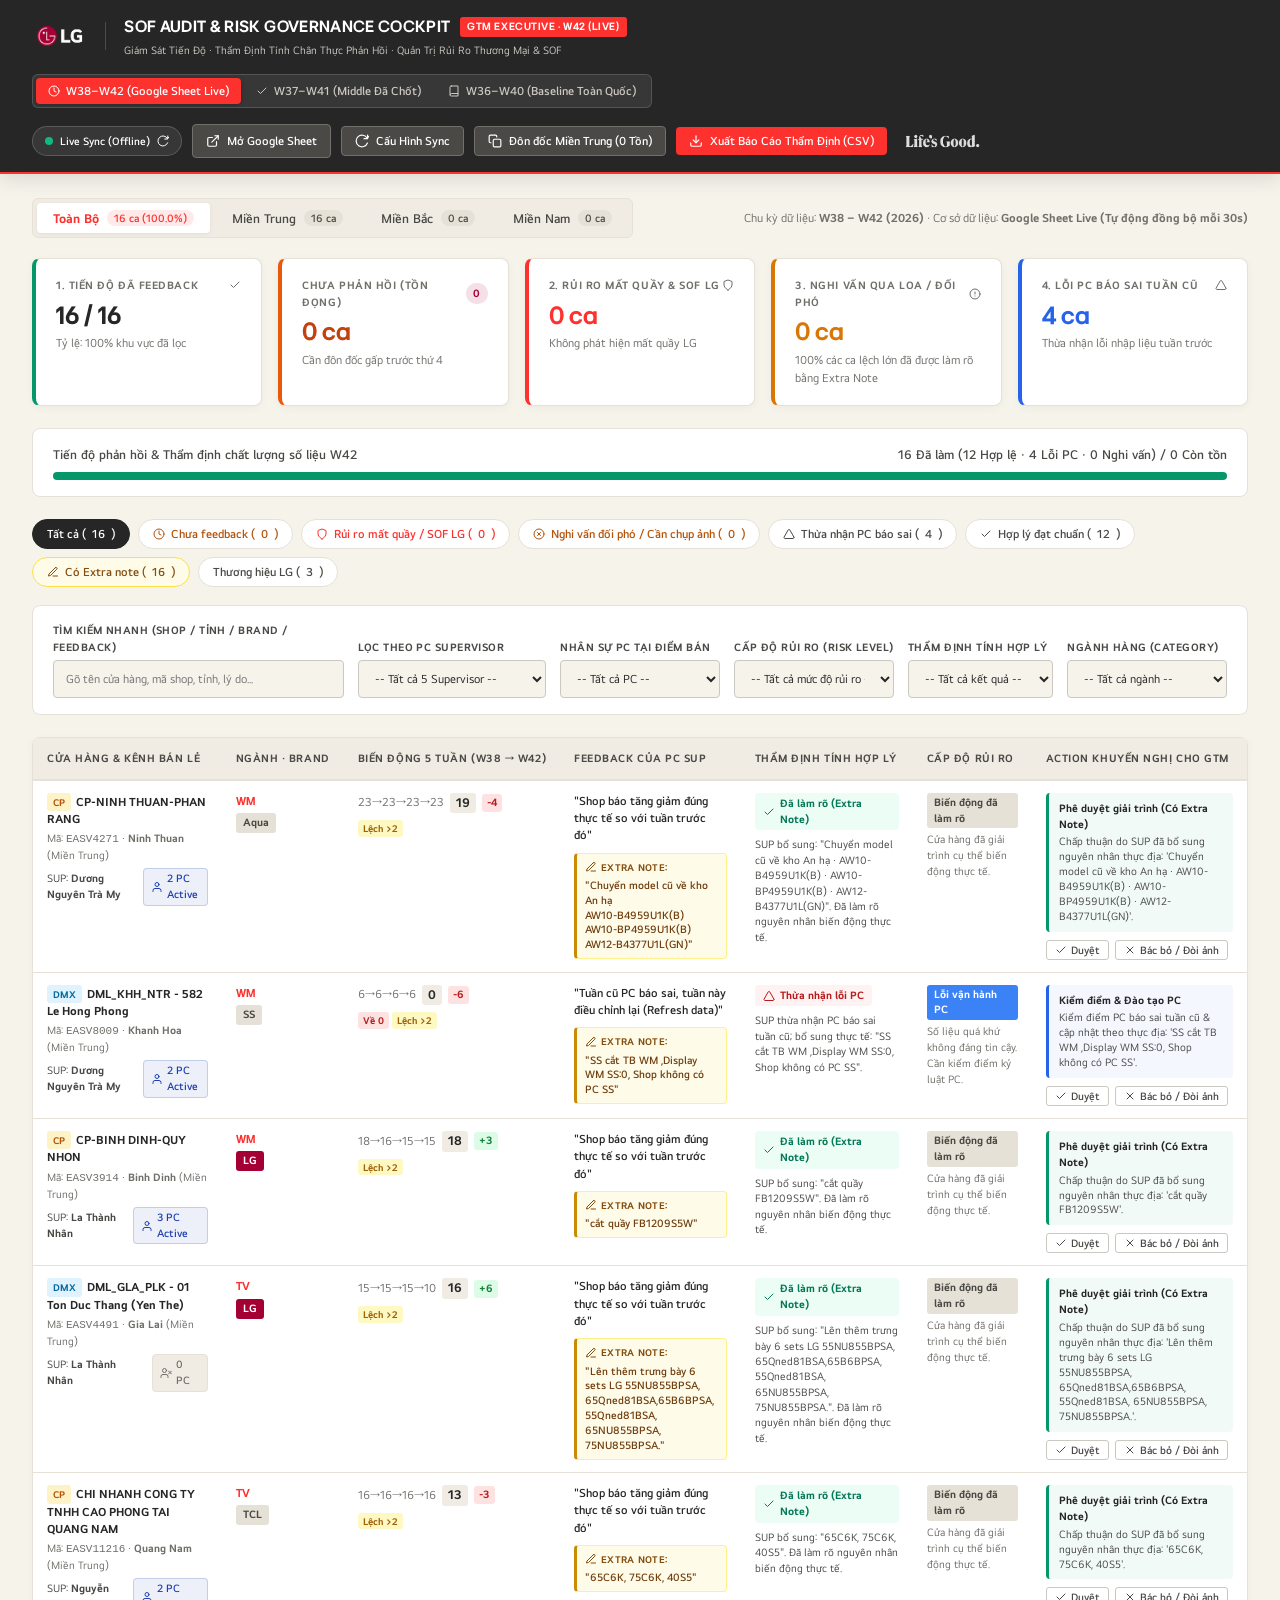
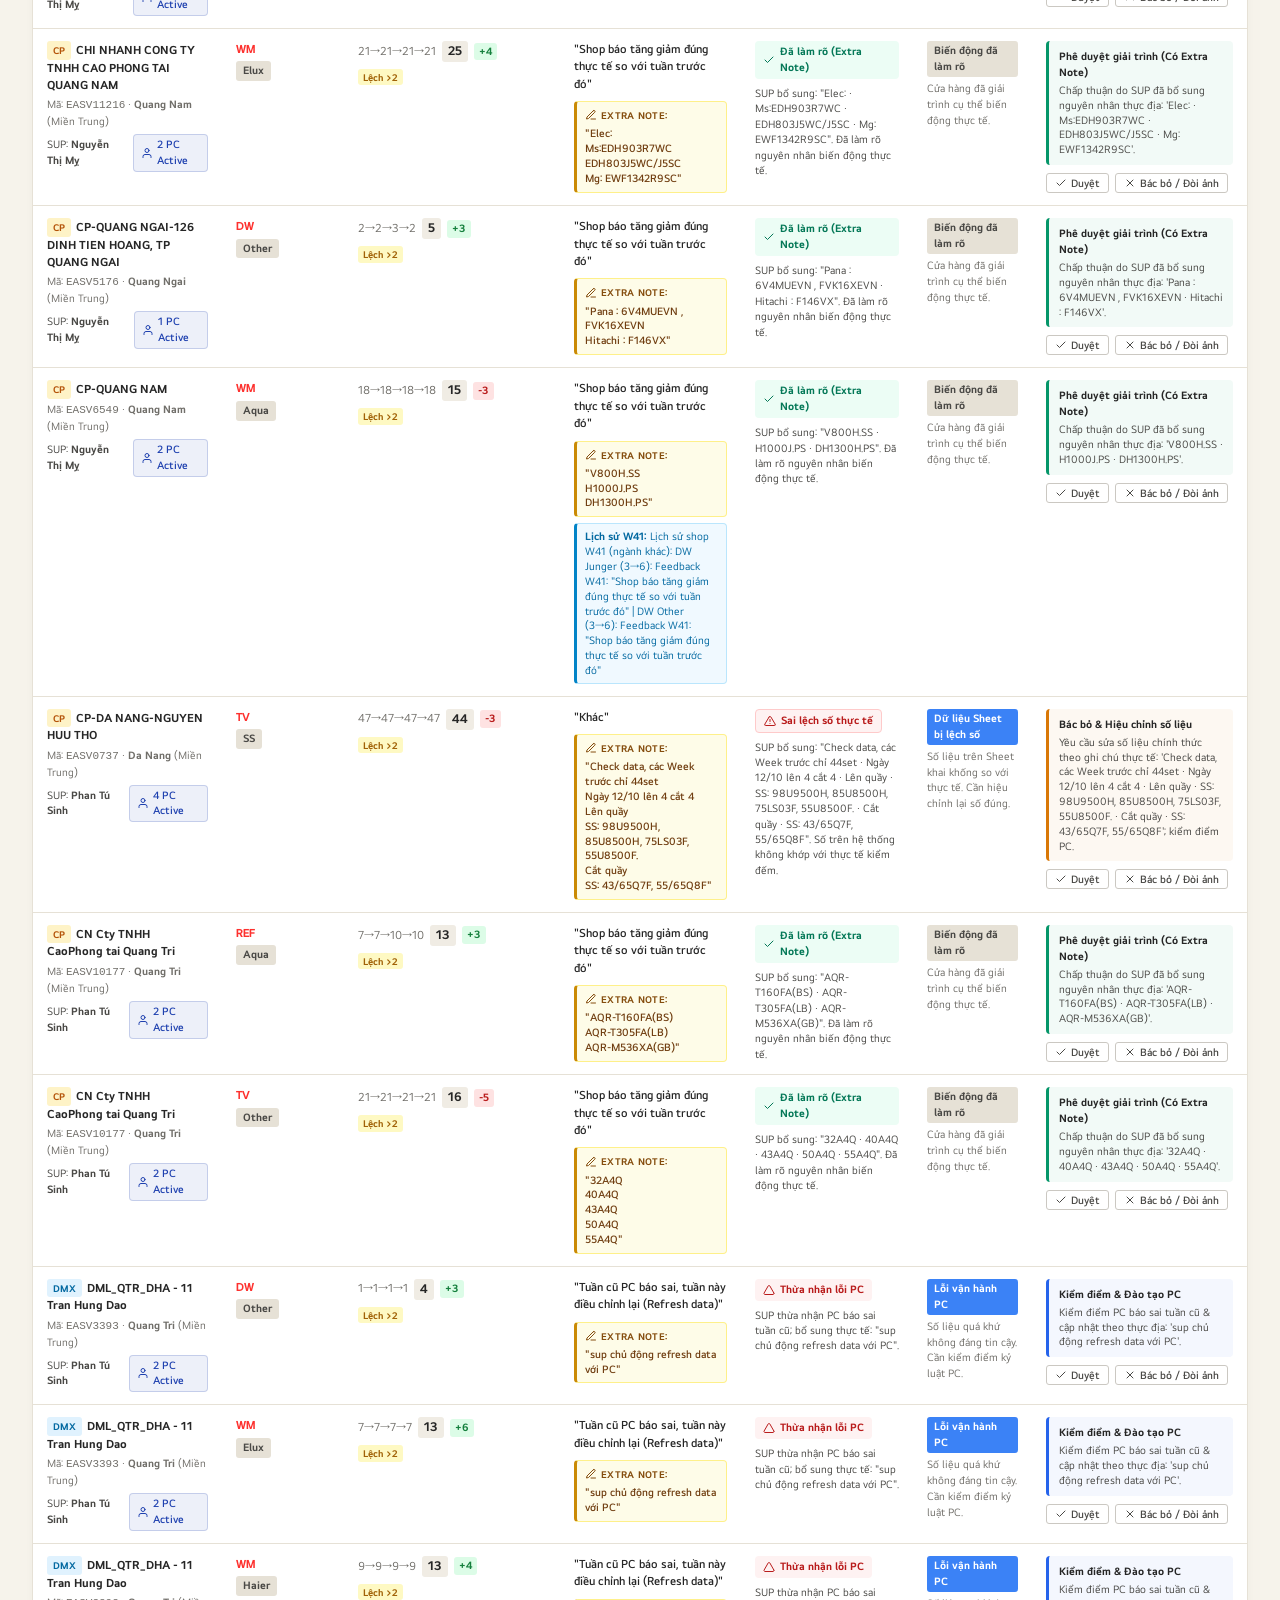
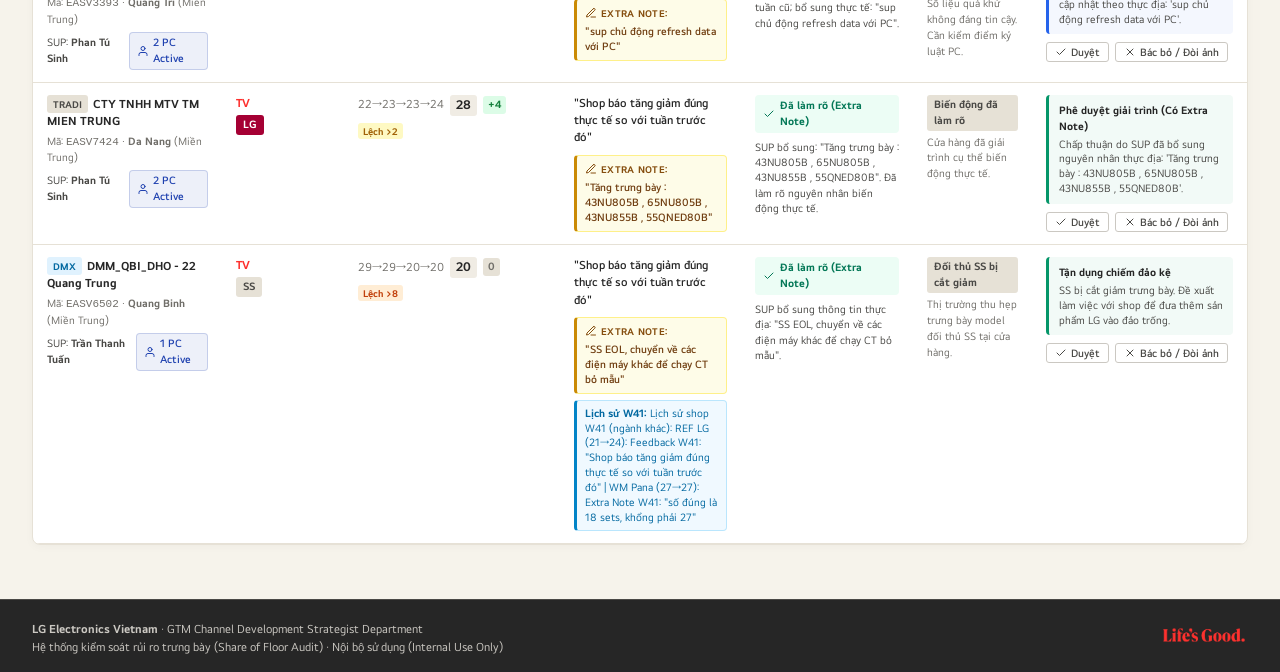
==== commit 4d813500: "Release v2.1.1: Sync 16/16 (100%) W42 feedback & Extra Notes" ====
--- a/index.html
+++ b/index.html
@@ -1534,7 +1534,7 @@
       </button>
       <button class="btn btn-secondary" id="btnUrgentPush" onclick="copyRegionalUrgentSummary()">
         <svg class="icon" viewBox="0 0 24 24"><rect x="9" y="9" width="13" height="13" rx="2" ry="2"/><path d="M5 15H4a2 2 0 0 1-2-2V4a2 2 0 0 1 2-2h9a2 2 0 0 1 2 2v1"/></svg>
-        <span id="btnUrgentPushText">Đôn đốc Miền Trung (7 Tồn)</span>
+        <span id="btnUrgentPushText">Đôn đốc Miền Trung (0 Tồn)</span>
       </button>
       <button class="btn btn-primary" onclick="exportAuditReportCSV()">
         <svg class="icon" viewBox="0 0 24 24"><path d="M21 15v4a2 2 0 0 1-2 2H5a2 2 0 0 1-2-2v-4"/><polyline points="7 10 12 15 17 10"/><line x1="12" y1="15" x2="12" y2="3"/></svg>
@@ -1575,16 +1575,16 @@
           <span>1. Tiến Độ Đã Feedback</span>
           <svg class="icon icon-sm" viewBox="0 0 24 24"><polyline points="20 6 9 17 4 12"/></svg>
         </div>
-        <div class="kpi-value" id="kpiDoneCount">9 / 16</div>
-        <div class="kpi-subtext" id="kpiDonePercent">Tỷ lệ: 56% khu vực đã lọc</div>
+        <div class="kpi-value" id="kpiDoneCount">16 / 16</div>
+        <div class="kpi-subtext" id="kpiDonePercent">Tỷ lệ: 100% khu vực đã lọc</div>
       </div>
 
       <div class="kpi-card kpi-pending" onclick="setQuickPill('PENDING')">
         <div class="kpi-label">
           <span>Chưa Phản Hồi (Tồn Đọng)</span>
-          <span class="badge-count badge-alert" id="kpiPendingBadge">7</span>
+          <span class="badge-count badge-alert" id="kpiPendingBadge">0</span>
         </div>
-        <div class="kpi-value" style="color: #c2410c;" id="kpiPendingCount">7 ca</div>
+        <div class="kpi-value" style="color: #c2410c;" id="kpiPendingCount">0 ca</div>
         <div class="kpi-subtext">Cần đôn đốc gấp trước thứ 4</div>
       </div>
 
@@ -1594,7 +1594,7 @@
           <svg class="icon icon-sm" viewBox="0 0 24 24"><path d="M12 22s8-4 8-10V5l-8-3-8 3v7c0 6 8 10 8 10z"/></svg>
         </div>
         <div class="kpi-value" style="color: var(--lg-active-red);" id="kpiRiskP0">0 ca</div>
-        <div class="kpi-subtext" id="kpiRiskSubtext">Chờ kết quả feedback từ SUP</div>
+        <div class="kpi-subtext" id="kpiRiskSubtext">Không phát hiện mất quầy LG</div>
       </div>
 
       <div class="kpi-card kpi-suspicious" onclick="setQuickPill('SUSPICIOUS')">
@@ -1620,10 +1620,10 @@
     <section class="progress-section">
       <div class="progress-header">
         <span id="progressBarTitle">Tiến độ phản hồi & Thẩm định chất lượng số liệu W42</span>
-        <span id="progressBarLabel">9 Đã làm / 7 Còn tồn</span>
+        <span id="progressBarLabel">16 Đã làm / 0 Còn tồn</span>
       </div>
       <div class="progress-bar-bg">
-        <div class="progress-bar-fill-done" id="barDone" style="width: 56%;"></div>
+        <div class="progress-bar-fill-done" id="barDone" style="width: 100%;"></div>
         <div class="progress-bar-fill-suspicious" id="barSuspicious" style="width: 0%;"></div>
       </div>
     </section>
@@ -1635,7 +1635,7 @@
       </button>
       <button class="pill-btn pill-warning" onclick="setQuickPill('PENDING')">
         <svg class="icon icon-sm" viewBox="0 0 24 24"><circle cx="12" cy="12" r="10"/><polyline points="12 6 12 12 16 14"/></svg>
-        Chưa feedback (<span id="pillPending">7</span>)
+        Chưa feedback (<span id="pillPending">0</span>)
       </button>
       <button class="pill-btn pill-danger" onclick="setQuickPill('COMMERCIAL_RISK')">
         <svg class="icon icon-sm" viewBox="0 0 24 24"><path d="M12 22s8-4 8-10V5l-8-3-8 3v7c0 6 8 10 8 10z"/></svg>
@@ -1651,11 +1651,11 @@
       </button>
       <button class="pill-btn" onclick="setQuickPill('PLAUSIBLE')">
         <svg class="icon icon-sm" viewBox="0 0 24 24"><polyline points="20 6 9 17 4 12"/></svg>
-        Hợp lý đạt chuẩn (<span id="pillPlausible">5</span>)
+        Hợp lý đạt chuẩn (<span id="pillPlausible">12</span>)
       </button>
       <button class="pill-btn" onclick="setQuickPill('HAS_EXTRA_NOTE')" style="border-color: #fde047; color: #854d0e; background: #fefce8;">
         <svg class="icon icon-sm" viewBox="0 0 24 24"><path d="M12 20h9"/><path d="M16.5 3.5a2.121 2.121 0 0 1 3 3L7 19l-4 1 1-4L16.5 3.5z"/></svg>
-        Có Extra note (<span id="pillExtraNote">6</span>)
+        Có Extra note (<span id="pillExtraNote">16</span>)
       </button>
       <button class="pill-btn" onclick="setQuickPill('LG_ONLY')">
         Thương hiệu LG (<span id="pillLG">3</span>)
@@ -2035,7 +2035,7 @@
           extraLower.includes('số đúng là') ||
           extraLower.includes('không phải') ||
           extraLower.includes('khổng phải') ||
-          extraLower.includes('sets') ||
+          extraLower.includes('check data') ||
           extraLower.includes('sai số') ||
           extraLower.includes('lệch số') ||
           extraLower.includes('nhập nhầm') ||
